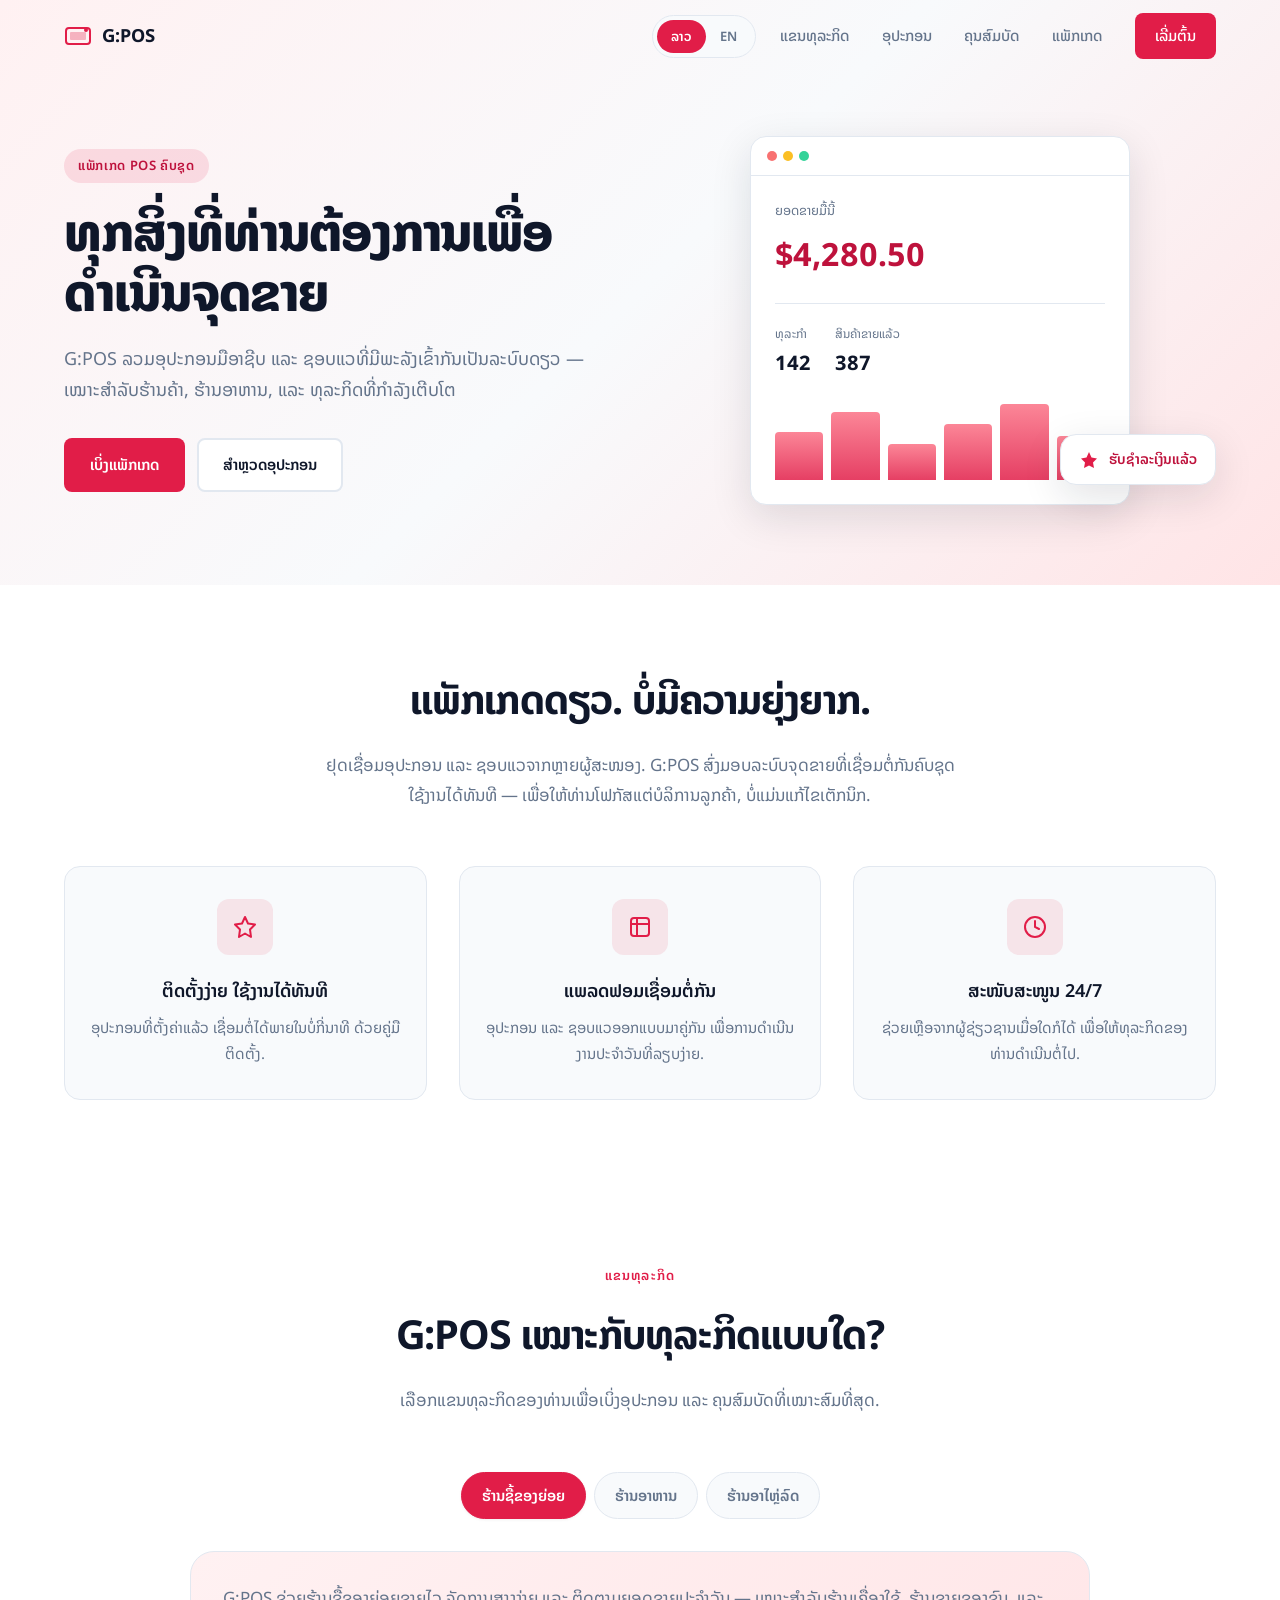
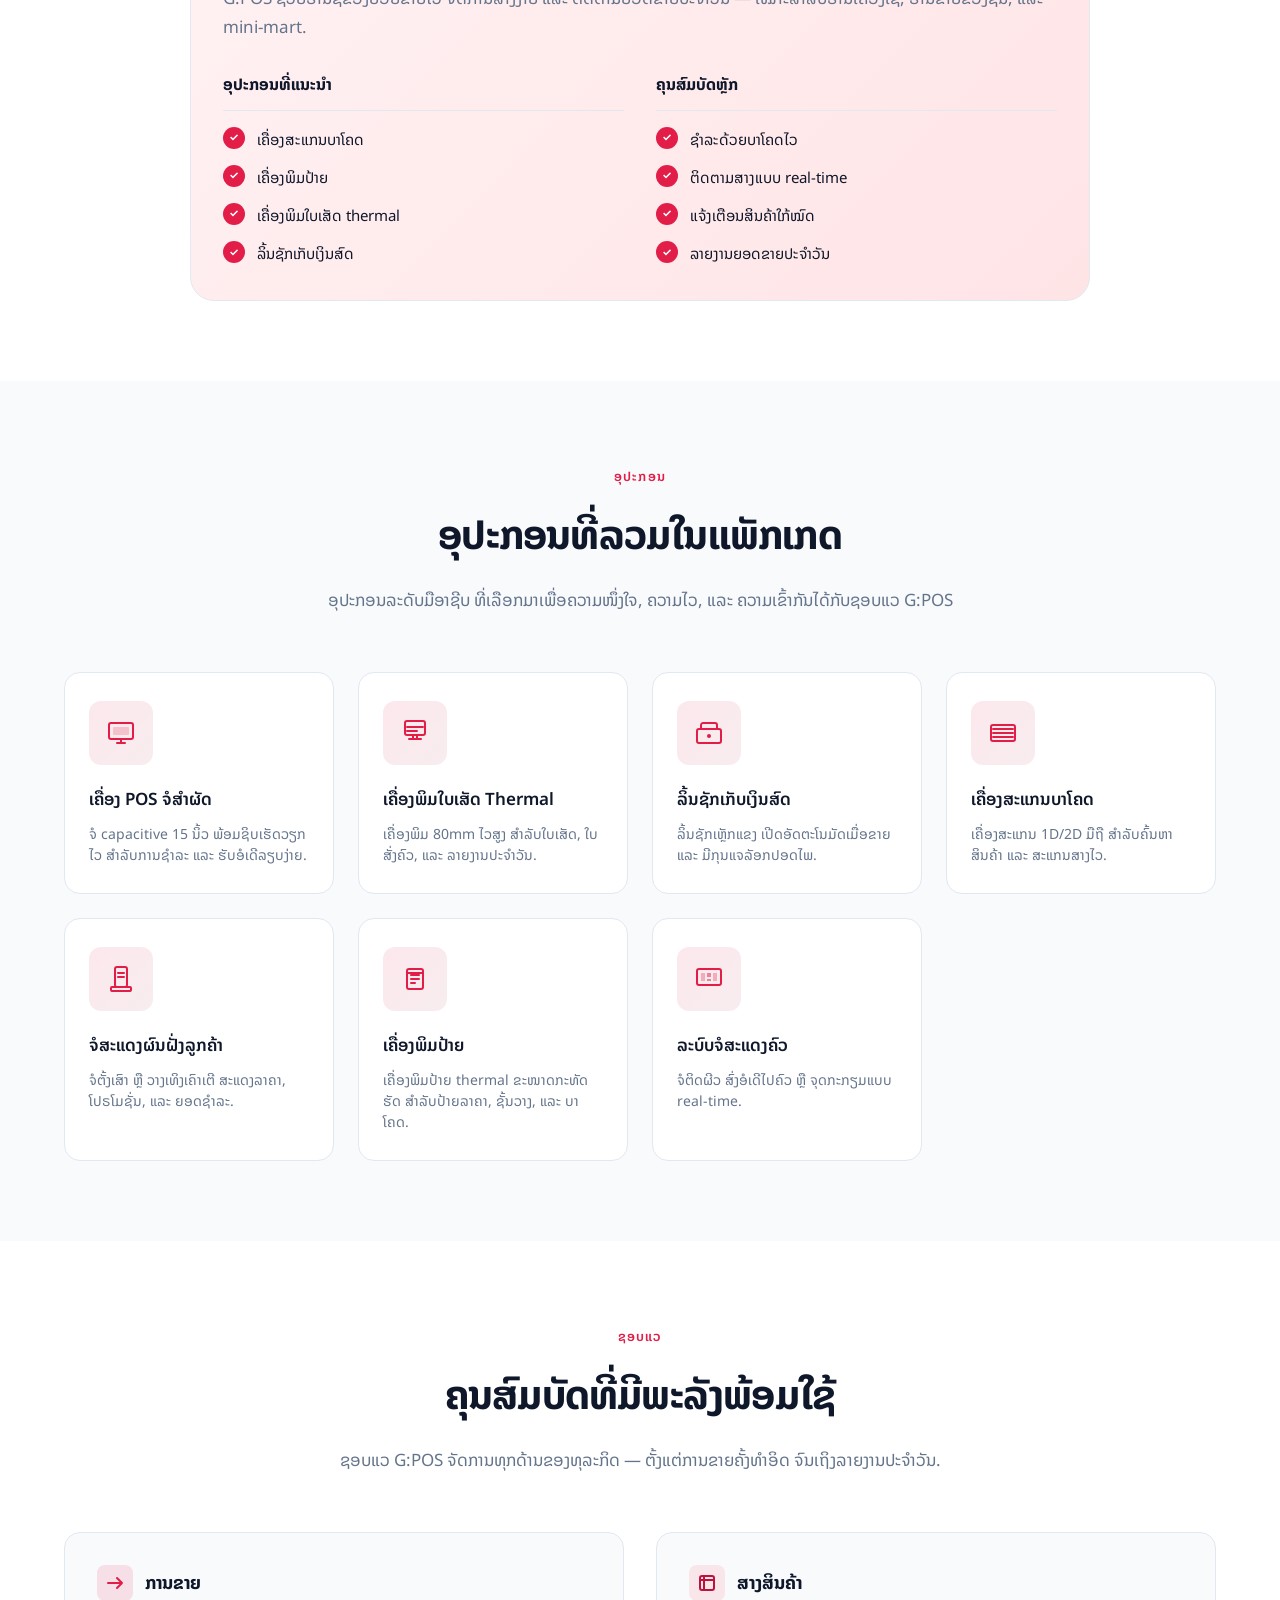
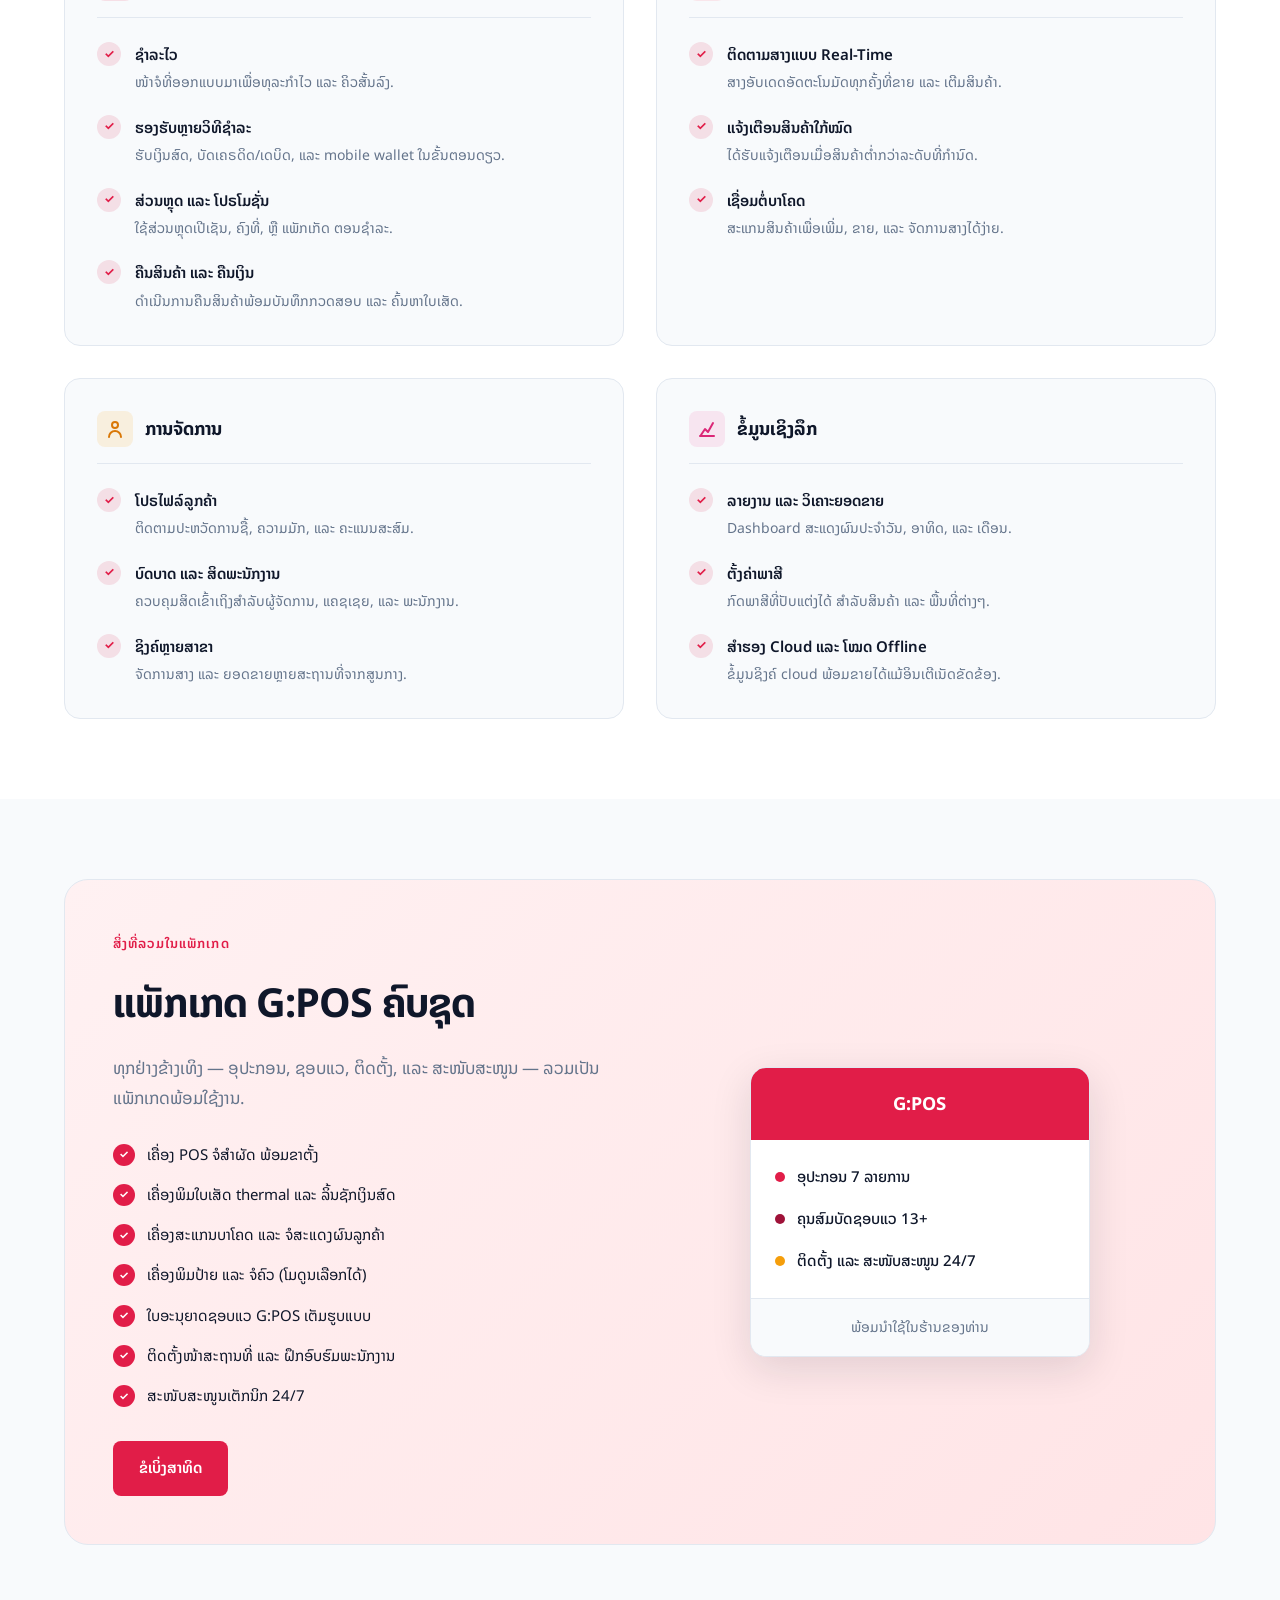
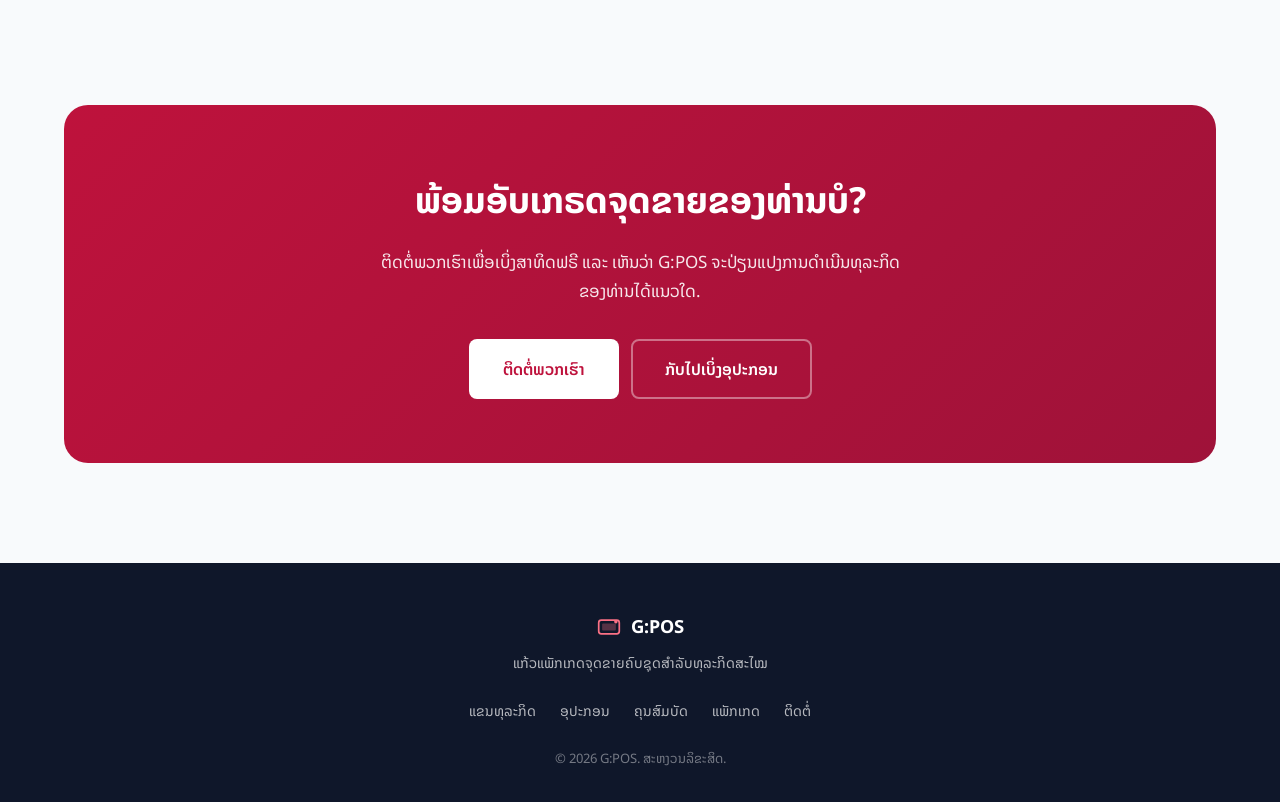
==== index.html @ f314efb2 "Init git commit" ====
<!DOCTYPE html>
<html lang="lo">
<head>
  <meta charset="UTF-8">
  <meta name="viewport" content="width=device-width, initial-scale=1.0">
  <meta name="description" data-i18n="meta.description" data-i18n-attr="content" content="G:POS — ແພັກເກດຈຸດຂາຍຄົບຊຸດ ພ້ອມອຸປະກອນ ແລະ ຊອບແວສຳລັບທຸລະກິດສະໄໝ">
  <title data-i18n="meta.title">G:POS — ລະບົບ POS ຄົບຊຸດ</title>
  <link rel="preconnect" href="https://fonts.googleapis.com">
  <link rel="preconnect" href="https://fonts.gstatic.com" crossorigin>
  <link href="https://fonts.googleapis.com/css2?family=Inter:wght@400;500;600;700;800&family=Noto+Sans+Lao:wght@400;500;600;700&display=swap" rel="stylesheet">
  <link rel="stylesheet" href="css/styles.css">
</head>
<body>
  <header class="header" id="header">
    <div class="container header__inner">
      <a href="#" class="logo">
        <span class="logo__icon" aria-hidden="true">
          <svg width="28" height="28" viewBox="0 0 28 28" fill="none" xmlns="http://www.w3.org/2000/svg">
            <rect x="2" y="6" width="24" height="16" rx="3" stroke="currentColor" stroke-width="2"/>
            <rect x="6" y="10" width="16" height="8" rx="1" fill="currentColor" opacity="0.3"/>
            <circle cx="22" cy="8" r="2" fill="currentColor"/>
          </svg>
        </span>
        G:POS
      </a>

      <button class="nav-toggle" id="navToggle" data-i18n="navToggle" data-i18n-attr="aria-label" aria-label="ເປີດ/ປິດເມນູ" aria-expanded="false">
        <span></span>
        <span></span>
        <span></span>
      </button>

      <div class="header__actions">
        <div class="lang-switcher" role="group" data-i18n="langSwitcher" data-i18n-attr="aria-label" aria-label="ເລືອກພາສາ">
          <button type="button" class="lang-switcher__btn is-active" data-lang="lo" aria-pressed="true">ລາວ</button>
          <button type="button" class="lang-switcher__btn" data-lang="en" aria-pressed="false">EN</button>
        </div>

        <nav class="nav" id="nav">
          <a href="#verticals" class="nav__link" data-i18n="nav.verticals">ແຂນທຸລະກິດ</a>
          <a href="#hardware" class="nav__link" data-i18n="nav.hardware">ອຸປະກອນ</a>
          <a href="#features" class="nav__link" data-i18n="nav.features">ຄຸນສົມບັດ</a>
          <a href="#package" class="nav__link" data-i18n="nav.package">ແພັກເກດ</a>
          <a href="#contact" class="nav__link nav__link--cta" data-i18n="nav.getStarted">ເລີ່ມຕົ້ນ</a>
        </nav>
      </div>
    </div>
  </header>

  <main>
    <section class="hero">
      <div class="container hero__inner">
        <div class="hero__content animate-on-scroll">
          <span class="hero__badge" data-i18n="hero.badge">ແພັກເກດ POS ຄົບຊຸດ</span>
          <h1 class="hero__title" data-i18n="hero.title">ທຸກສິ່ງທີ່ທ່ານຕ້ອງການເພື່ອດຳເນີນຈຸດຂາຍ</h1>
          <p class="hero__text" data-i18n="hero.text">
            G:POS ລວມອຸປະກອນມືອາຊີບ ແລະ ຊອບແວທີ່ມີພະລັງເຂົ້າກັນເປັນລະບົບດຽວ — ເໝາະສຳລັບຮ້ານຄ້າ, ຮ້ານອາຫານ, ແລະ ທຸລະກິດທີ່ກຳລັງເຕີບໂຕ
          </p>
          <div class="hero__actions">
            <a href="#package" class="btn btn--primary" data-i18n="hero.viewPackage">ເບິ່ງແພັກເກດ</a>
            <a href="#hardware" class="btn btn--secondary" data-i18n="hero.exploreHardware">ສຳຫຼວດອຸປະກອນ</a>
          </div>
        </div>
        <div class="hero__visual animate-on-scroll" aria-hidden="true">
          <div class="hero__card hero__card--main">
            <div class="hero__card-header">
              <span class="hero__dot"></span>
              <span class="hero__dot"></span>
              <span class="hero__dot"></span>
            </div>
            <div class="hero__card-body">
              <div class="hero__stat">
                <span class="hero__stat-label" data-i18n="hero.todaysSales">ຍອດຂາຍມື້ນີ້</span>
                <span class="hero__stat-value">$4,280.50</span>
              </div>
              <div class="hero__stat-row">
                <div class="hero__mini-stat">
                  <span data-i18n="hero.transactions">ທຸລະກຳ</span>
                  <strong>142</strong>
                </div>
                <div class="hero__mini-stat">
                  <span data-i18n="hero.itemsSold">ສິນຄ້າຂາຍແລ້ວ</span>
                  <strong>387</strong>
                </div>
              </div>
              <div class="hero__chart">
                <div class="hero__bar" style="--h: 60%"></div>
                <div class="hero__bar" style="--h: 85%"></div>
                <div class="hero__bar" style="--h: 45%"></div>
                <div class="hero__bar" style="--h: 70%"></div>
                <div class="hero__bar" style="--h: 95%"></div>
                <div class="hero__bar" style="--h: 55%"></div>
              </div>
            </div>
          </div>
          <div class="hero__card hero__card--float">
            <svg width="20" height="20" viewBox="0 0 20 20" fill="none" xmlns="http://www.w3.org/2000/svg">
              <path d="M10 2L12.5 7.5L18 8.5L14 12.5L15 18L10 15.5L5 18L6 12.5L2 8.5L7.5 7.5L10 2Z" fill="currentColor"/>
            </svg>
            <span data-i18n="hero.paymentAccepted">ຮັບຊຳລະເງິນແລ້ວ</span>
          </div>
        </div>
      </div>
    </section>

    <section class="overview section">
      <div class="container">
        <div class="section-header animate-on-scroll">
          <h2 class="section-title" data-i18n="overview.title">ແພັກເກດດຽວ. ບໍ່ມີຄວາມຍຸ່ງຍາກ.</h2>
          <p class="section-subtitle" data-i18n="overview.subtitle">
            ຢຸດເຊື່ອມອຸປະກອນ ແລະ ຊອບແວຈາກຫຼາຍຜູ້ສະໜອງ. G:POS ສົ່ງມອບລະບົບຈຸດຂາຍທີ່ເຊື່ອມຕໍ່ກັນຄົບຊຸດ ໃຊ້ງານໄດ້ທັນທີ — ເພື່ອໃຫ້ທ່ານໂຟກັສແຕ່ບໍລິການລູກຄ້າ, ບໍ່ແມ່ນແກ້ໄຂເຕັກນິກ.
          </p>
        </div>
        <div class="overview__grid">
          <div class="overview__item animate-on-scroll">
            <div class="overview__icon">
              <svg width="24" height="24" viewBox="0 0 24 24" fill="none" xmlns="http://www.w3.org/2000/svg">
                <path d="M12 2L15 8.5L22 9.5L17 14.5L18 22L12 18.5L6 22L7 14.5L2 9.5L9 8.5L12 2Z" stroke="currentColor" stroke-width="2" stroke-linejoin="round"/>
              </svg>
            </div>
            <h3 data-i18n="overview.plugPlay.title">ຕິດຕັ້ງງ່າຍ ໃຊ້ງານໄດ້ທັນທີ</h3>
            <p data-i18n="overview.plugPlay.desc">ອຸປະກອນທີ່ຕັ້ງຄ່າແລ້ວ ເຊື່ອມຕໍ່ໄດ້ພາຍໃນບໍ່ກີ່ນາທີ ດ້ວຍຄູ່ມືຕິດຕັ້ງ.</p>
          </div>
          <div class="overview__item animate-on-scroll">
            <div class="overview__icon">
              <svg width="24" height="24" viewBox="0 0 24 24" fill="none" xmlns="http://www.w3.org/2000/svg">
                <rect x="3" y="3" width="18" height="18" rx="3" stroke="currentColor" stroke-width="2"/>
                <path d="M3 9H21M9 3V21" stroke="currentColor" stroke-width="2"/>
              </svg>
            </div>
            <h3 data-i18n="overview.unified.title">ແພລດຟອມເຊື່ອມຕໍ່ກັນ</h3>
            <p data-i18n="overview.unified.desc">ອຸປະກອນ ແລະ ຊອບແວອອກແບບມາຄູ່ກັນ ເພື່ອການດຳເນີນງານປະຈຳວັນທີ່ລຽບງ່າຍ.</p>
          </div>
          <div class="overview__item animate-on-scroll">
            <div class="overview__icon">
              <svg width="24" height="24" viewBox="0 0 24 24" fill="none" xmlns="http://www.w3.org/2000/svg">
                <path d="M12 22C17.5228 22 22 17.5228 22 12C22 6.47715 17.5228 2 12 2C6.47715 2 2 6.47715 2 12C2 17.5228 6.47715 22 12 22Z" stroke="currentColor" stroke-width="2"/>
                <path d="M12 6V12L16 14" stroke="currentColor" stroke-width="2" stroke-linecap="round"/>
              </svg>
            </div>
            <h3 data-i18n="overview.support.title">ສະໜັບສະໜູນ 24/7</h3>
            <p data-i18n="overview.support.desc">ຊ່ວຍເຫຼືອຈາກຜູ້ຊ່ຽວຊານເມື່ອໃດກໍໄດ້ ເພື່ອໃຫ້ທຸລະກິດຂອງທ່ານດຳເນີນຕໍ່ໄປ.</p>
          </div>
        </div>
      </div>
    </section>

    <section class="verticals section" id="verticals">
      <div class="container">
        <div class="section-header animate-on-scroll">
          <span class="section-label" data-i18n="verticals.label">ແຂນທຸລະກິດ</span>
          <h2 class="section-title" data-i18n="verticals.title">G:POS ເໝາະກັບທຸລະກິດແບບໃດ?</h2>
          <p class="section-subtitle" data-i18n="verticals.subtitle">
            ເລືອກແຂນທຸລະກິດຂອງທ່ານເພື່ອເບິ່ງອຸປະກອນ ແລະ ຄຸນສົມບັດທີ່ເໝາະສົມທີ່ສຸດ.
          </p>
        </div>

        <div class="verticals__wrapper animate-on-scroll">
          <div class="verticals__tabs" role="tablist" aria-label="Business industries">
            <button type="button" class="verticals__tab is-active" role="tab" id="tab-minimart" data-vertical="minimart" aria-selected="true" aria-controls="panel-minimart" data-i18n="verticals.minimart.tab">ຮ້ານຊື້ຂອງຍ່ອຍ</button>
            <button type="button" class="verticals__tab" role="tab" id="tab-restaurant" data-vertical="restaurant" aria-selected="false" aria-controls="panel-restaurant" data-i18n="verticals.restaurant.tab">ຮ້ານອາຫານ</button>
            <button type="button" class="verticals__tab" role="tab" id="tab-carparts" data-vertical="carparts" aria-selected="false" aria-controls="panel-carparts" data-i18n="verticals.carparts.tab">ຮ້ານອາໄຫຼ່ລົດ</button>
          </div>

          <div class="verticals__panels">
            <div class="verticals__panel is-active" id="panel-minimart" role="tabpanel" aria-labelledby="tab-minimart" data-panel="minimart">
              <p class="verticals__intro" data-i18n="verticals.minimart.desc">G:POS ຊ່ວຍຮ້ານຊື້ຂອງຍ່ອຍຂາຍໄວ ຈັດການສາງງ່າຍ ແລະ ຕິດຕາມຍອດຂາຍປະຈຳວັນ — ເໝາະສຳລັບຮ້ານເຄື່ອງໃຊ້, ຮ້ານຂາຍຂອງຊົນ, ແລະ mini-mart.</p>
              <div class="verticals__details">
                <div class="verticals__block">
                  <h3 class="verticals__block-title" data-i18n="verticals.devicesTitle">ອຸປະກອນທີ່ແນະນຳ</h3>
                  <ul class="verticals__list">
                    <li><span class="verticals__check" aria-hidden="true">✓</span><span data-i18n="verticals.minimart.device1">ເຄື່ອງສະແກນບາໂຄດ</span></li>
                    <li><span class="verticals__check" aria-hidden="true">✓</span><span data-i18n="verticals.minimart.device2">ເຄື່ອງພິມປ້າຍ</span></li>
                    <li><span class="verticals__check" aria-hidden="true">✓</span><span data-i18n="verticals.minimart.device3">ເຄື່ອງພິມໃບເສັດ thermal</span></li>
                    <li><span class="verticals__check" aria-hidden="true">✓</span><span data-i18n="verticals.minimart.device4">ລິ້ນຊັກເກັບເງິນສົດ</span></li>
                  </ul>
                </div>
                <div class="verticals__block">
                  <h3 class="verticals__block-title" data-i18n="verticals.featuresTitle">ຄຸນສົມບັດຫຼັກ</h3>
                  <ul class="verticals__list">
                    <li><span class="verticals__check" aria-hidden="true">✓</span><span data-i18n="verticals.minimart.feature1">ຊຳລະດ້ວຍບາໂຄດໄວ</span></li>
                    <li><span class="verticals__check" aria-hidden="true">✓</span><span data-i18n="verticals.minimart.feature2">ຕິດຕາມສາງແບບ real-time</span></li>
                    <li><span class="verticals__check" aria-hidden="true">✓</span><span data-i18n="verticals.minimart.feature3">ແຈ້ງເຕືອນສິນຄ້າໃກ້ໝົດ</span></li>
                    <li><span class="verticals__check" aria-hidden="true">✓</span><span data-i18n="verticals.minimart.feature4">ລາຍງານຍອດຂາຍປະຈຳວັນ</span></li>
                  </ul>
                </div>
              </div>
            </div>

            <div class="verticals__panel" id="panel-restaurant" role="tabpanel" aria-labelledby="tab-restaurant" data-panel="restaurant" hidden>
              <p class="verticals__intro" data-i18n="verticals.restaurant.desc">G:POS ຈັດການອໍເດີ, ສົ່ງໄປຄົວ, ແລະ ຊຳລະແບບແຍກບິນ — ເຮັດໃຫ້ຮ້ານອາຫານ ແລະ ຮ້ານກິນດື່ມດຳເນີນງານລຽບງ່າຍ.</p>
              <div class="verticals__details">
                <div class="verticals__block">
                  <h3 class="verticals__block-title" data-i18n="verticals.devicesTitle">ອຸປະກອນທີ່ແນະນຳ</h3>
                  <ul class="verticals__list">
                    <li><span class="verticals__check" aria-hidden="true">✓</span><span data-i18n="verticals.restaurant.device1">ເຄື່ອງ POS ຈໍສຳຜັດ</span></li>
                    <li><span class="verticals__check" aria-hidden="true">✓</span><span data-i18n="verticals.restaurant.device2">ຈໍສະແດງຄົວ</span></li>
                    <li><span class="verticals__check" aria-hidden="true">✓</span><span data-i18n="verticals.restaurant.device3">ເຄື່ອງພິມໃບເສັດ thermal</span></li>
                    <li><span class="verticals__check" aria-hidden="true">✓</span><span data-i18n="verticals.restaurant.device4">ຈໍສະແດງຜົນຝັ່ງລູກຄ້າ</span></li>
                  </ul>
                </div>
                <div class="verticals__block">
                  <h3 class="verticals__block-title" data-i18n="verticals.featuresTitle">ຄຸນສົມບັດຫຼັກ</h3>
                  <ul class="verticals__list">
                    <li><span class="verticals__check" aria-hidden="true">✓</span><span data-i18n="verticals.restaurant.feature1">ຈັດການໂຕະ ແລະ ອໍເດີ</span></li>
                    <li><span class="verticals__check" aria-hidden="true">✓</span><span data-i18n="verticals.restaurant.feature2">ສົ່ງອໍເດີໄປຄົວອັດຕະໂນມັດ</span></li>
                    <li><span class="verticals__check" aria-hidden="true">✓</span><span data-i18n="verticals.restaurant.feature3">ຈັດການເມນູ ແລະ ລາຄາ</span></li>
                    <li><span class="verticals__check" aria-hidden="true">✓</span><span data-i18n="verticals.restaurant.feature4">ແຍກບິນ ແລະ ຊຳລະຫຼາຍວິທີ</span></li>
                  </ul>
                </div>
              </div>
            </div>

            <div class="verticals__panel" id="panel-carparts" role="tabpanel" aria-labelledby="tab-carparts" data-panel="carparts" hidden>
              <p class="verticals__intro" data-i18n="verticals.carparts.desc">G:POS ຊ່ວຍຮ້ານອາໄຫຼ່ລົດຄົ້ນຫາຊິ້ນສ່ວນໄວ, ຈັດການ SKU ແລະ ຕິດຕາມການເຕີມສິນຄ້າຈາກຜູ້ສະໜອງ.</p>
              <div class="verticals__details">
                <div class="verticals__block">
                  <h3 class="verticals__block-title" data-i18n="verticals.devicesTitle">ອຸປະກອນທີ່ແນະນຳ</h3>
                  <ul class="verticals__list">
                    <li><span class="verticals__check" aria-hidden="true">✓</span><span data-i18n="verticals.carparts.device1">ເຄື່ອງສະແກນບາໂຄດ</span></li>
                    <li><span class="verticals__check" aria-hidden="true">✓</span><span data-i18n="verticals.carparts.device2">ເຄື່ອງພິມປ້າຍ</span></li>
                    <li><span class="verticals__check" aria-hidden="true">✓</span><span data-i18n="verticals.carparts.device3">ເຄື່ອງ POS ຈໍສຳຜັດ</span></li>
                    <li><span class="verticals__check" aria-hidden="true">✓</span><span data-i18n="verticals.carparts.device4">ເຄື່ອງພິມໃບເສັດ thermal</span></li>
                  </ul>
                </div>
                <div class="verticals__block">
                  <h3 class="verticals__block-title" data-i18n="verticals.featuresTitle">ຄຸນສົມບັດຫຼັກ</h3>
                  <ul class="verticals__list">
                    <li><span class="verticals__check" aria-hidden="true">✓</span><span data-i18n="verticals.carparts.feature1">ຄົ້ນຫາເລກຊິ້ນສ່ວນໄວ</span></li>
                    <li><span class="verticals__check" aria-hidden="true">✓</span><span data-i18n="verticals.carparts.feature2">ຈັດການສາງຕາມ SKU</span></li>
                    <li><span class="verticals__check" aria-hidden="true">✓</span><span data-i18n="verticals.carparts.feature3">ກອງຕາມໝວດໝູ່ສິນຄ້າ</span></li>
                    <li><span class="verticals__check" aria-hidden="true">✓</span><span data-i18n="verticals.carparts.feature4">ຕິດຕາມການເຕີມສິນຄ້າຈາກຜູ້ສະໜອງ</span></li>
                  </ul>
                </div>
              </div>
            </div>
          </div>
        </div>
      </div>
    </section>

    <section class="hardware section" id="hardware">
      <div class="container">
        <div class="section-header animate-on-scroll">
          <span class="section-label" data-i18n="hardware.label">ອຸປະກອນ</span>
          <h2 class="section-title" data-i18n="hardware.title">ອຸປະກອນທີ່ລວມໃນແພັກເກດ</h2>
          <p class="section-subtitle" data-i18n="hardware.subtitle">
            ອຸປະກອນລະດັບມືອາຊີບ ທີ່ເລືອກມາເພື່ອຄວາມໜຶ່ງໃຈ, ຄວາມໄວ, ແລະ ຄວາມເຂົ້າກັນໄດ້ກັບຊອບແວ G:POS
          </p>
        </div>
        <div class="card-grid">
          <article class="device-card animate-on-scroll">
            <div class="device-card__icon">
              <svg width="32" height="32" viewBox="0 0 32 32" fill="none" xmlns="http://www.w3.org/2000/svg">
                <rect x="4" y="6" width="24" height="16" rx="2" stroke="currentColor" stroke-width="2"/>
                <rect x="8" y="10" width="16" height="8" rx="1" fill="currentColor" opacity="0.2"/>
                <path d="M12 26H20" stroke="currentColor" stroke-width="2" stroke-linecap="round"/>
                <path d="M16 22V26" stroke="currentColor" stroke-width="2"/>
              </svg>
            </div>
            <h3 class="device-card__title" data-i18n="device.terminal.title">ເຄື່ອງ POS ຈໍສຳຜັດ</h3>
            <p class="device-card__desc" data-i18n="device.terminal.desc">ຈໍ capacitive 15 ນິ້ວ ພ້ອມຊິບເຮັດວຽກໄວ ສຳລັບການຊຳລະ ແລະ ຮັບອໍເດີລຽບງ່າຍ.</p>
          </article>

          <article class="device-card animate-on-scroll">
            <div class="device-card__icon">
              <svg width="32" height="32" viewBox="0 0 32 32" fill="none" xmlns="http://www.w3.org/2000/svg">
                <rect x="6" y="4" width="20" height="14" rx="2" stroke="currentColor" stroke-width="2"/>
                <path d="M10 22H22" stroke="currentColor" stroke-width="2" stroke-linecap="round"/>
                <path d="M14 18V22M18 18V22" stroke="currentColor" stroke-width="2"/>
                <path d="M8 10H24M8 14H18" stroke="currentColor" stroke-width="2" stroke-linecap="round"/>
              </svg>
            </div>
            <h3 class="device-card__title" data-i18n="device.printer.title">ເຄື່ອງພິມໃບເສັດ Thermal</h3>
            <p class="device-card__desc" data-i18n="device.printer.desc">ເຄື່ອງພິມ 80mm ໄວສູງ ສຳລັບໃບເສັດ, ໃບສັ່ງຄົວ, ແລະ ລາຍງານປະຈຳວັນ.</p>
          </article>

          <article class="device-card animate-on-scroll">
            <div class="device-card__icon">
              <svg width="32" height="32" viewBox="0 0 32 32" fill="none" xmlns="http://www.w3.org/2000/svg">
                <rect x="4" y="12" width="24" height="14" rx="2" stroke="currentColor" stroke-width="2"/>
                <path d="M8 12V8C8 6.89543 8.89543 6 10 6H22C23.1046 6 24 6.89543 24 8V12" stroke="currentColor" stroke-width="2"/>
                <circle cx="16" cy="19" r="2" fill="currentColor"/>
              </svg>
            </div>
            <h3 class="device-card__title" data-i18n="device.drawer.title">ລິ້ນຊັກເກັບເງິນສົດ</h3>
            <p class="device-card__desc" data-i18n="device.drawer.desc">ລິ້ນຊັກເຫຼັກແຂງ ເປີດອັດຕະໂນມັດເມື່ອຂາຍ ແລະ ມີກຸນແຈລັອກປອດໄພ.</p>
          </article>

          <article class="device-card animate-on-scroll">
            <div class="device-card__icon">
              <svg width="32" height="32" viewBox="0 0 32 32" fill="none" xmlns="http://www.w3.org/2000/svg">
                <path d="M6 16H26" stroke="currentColor" stroke-width="2" stroke-linecap="round"/>
                <path d="M6 12H26M6 20H26" stroke="currentColor" stroke-width="2" stroke-linecap="round"/>
                <rect x="4" y="8" width="24" height="16" rx="2" stroke="currentColor" stroke-width="2"/>
              </svg>
            </div>
            <h3 class="device-card__title" data-i18n="device.scanner.title">ເຄື່ອງສະແກນບາໂຄດ</h3>
            <p class="device-card__desc" data-i18n="device.scanner.desc">ເຄື່ອງສະແກນ 1D/2D ມືຖື ສຳລັບຄົ້ນຫາສິນຄ້າ ແລະ ສະແກນສາງໄວ.</p>
          </article>

          <article class="device-card animate-on-scroll">
            <div class="device-card__icon">
              <svg width="32" height="32" viewBox="0 0 32 32" fill="none" xmlns="http://www.w3.org/2000/svg">
                <rect x="10" y="4" width="12" height="20" rx="2" stroke="currentColor" stroke-width="2"/>
                <rect x="6" y="24" width="20" height="4" rx="1" stroke="currentColor" stroke-width="2"/>
                <path d="M13 10H19M13 14H19" stroke="currentColor" stroke-width="2" stroke-linecap="round"/>
              </svg>
            </div>
            <h3 class="device-card__title" data-i18n="device.display.title">ຈໍສະແດງຜົນຝັ່ງລູກຄ້າ</h3>
            <p class="device-card__desc" data-i18n="device.display.desc">ຈໍຕັ້ງເສົາ ຫຼື ວາງເທິງເຄົາເຕີ ສະແດງລາຄາ, ໂປຣໂມຊັ່ນ, ແລະ ຍອດຊຳລະ.</p>
          </article>

          <article class="device-card animate-on-scroll">
            <div class="device-card__icon">
              <svg width="32" height="32" viewBox="0 0 32 32" fill="none" xmlns="http://www.w3.org/2000/svg">
                <rect x="8" y="6" width="16" height="20" rx="2" stroke="currentColor" stroke-width="2"/>
                <path d="M12 12H20M12 16H20M12 20H16" stroke="currentColor" stroke-width="2" stroke-linecap="round"/>
                <path d="M8 10H24" stroke="currentColor" stroke-width="2"/>
              </svg>
            </div>
            <h3 class="device-card__title" data-i18n="device.label.title">ເຄື່ອງພິມປ້າຍ</h3>
            <p class="device-card__desc" data-i18n="device.label.desc">ເຄື່ອງພິມປ້າຍ thermal ຂະໜາດກະທັດຮັດ ສຳລັບປ້າຍລາຄາ, ຊັ້ນວາງ, ແລະ ບາໂຄດ.</p>
          </article>

          <article class="device-card animate-on-scroll">
            <div class="device-card__icon">
              <svg width="32" height="32" viewBox="0 0 32 32" fill="none" xmlns="http://www.w3.org/2000/svg">
                <rect x="4" y="6" width="24" height="16" rx="2" stroke="currentColor" stroke-width="2"/>
                <path d="M8 10H12V18H8V10Z" fill="currentColor" opacity="0.3"/>
                <path d="M14 10H18V14H14V10Z" fill="currentColor" opacity="0.5"/>
                <path d="M20 10H24V18H20V10Z" fill="currentColor" opacity="0.3"/>
                <path d="M14 16H18V18H14V16Z" fill="currentColor" opacity="0.5"/>
              </svg>
            </div>
            <h3 class="device-card__title" data-i18n="device.kitchen.title">ລະບົບຈໍສະແດງຄົວ</h3>
            <p class="device-card__desc" data-i18n="device.kitchen.desc">ຈໍຕິດຜີວ ສົ່ງອໍເດີໄປຄົວ ຫຼື ຈຸດກະກຽມແບບ real-time.</p>
          </article>
        </div>
      </div>
    </section>

    <section class="features section" id="features">
      <div class="container">
        <div class="section-header animate-on-scroll">
          <span class="section-label" data-i18n="features.label">ຊອບແວ</span>
          <h2 class="section-title" data-i18n="features.title">ຄຸນສົມບັດທີ່ມີພະລັງພ້ອມໃຊ້</h2>
          <p class="section-subtitle" data-i18n="features.subtitle">
            ຊອບແວ G:POS ຈັດການທຸກດ້ານຂອງທຸລະກິດ — ຕັ້ງແຕ່ການຂາຍຄັ້ງທຳອິດ ຈົນເຖິງລາຍງານປະຈຳວັນ.
          </p>
        </div>

        <div class="features__groups">
          <div class="feature-group animate-on-scroll">
            <h3 class="feature-group__title">
              <span class="feature-group__icon feature-group__icon--sales">
                <svg width="20" height="20" viewBox="0 0 20 20" fill="none" xmlns="http://www.w3.org/2000/svg">
                  <path d="M3 10H17M17 10L12 5M17 10L12 15" stroke="currentColor" stroke-width="2" stroke-linecap="round" stroke-linejoin="round"/>
                </svg>
              </span>
              <span data-i18n="features.sales.group">ການຂາຍ</span>
            </h3>
            <ul class="feature-list">
              <li class="feature-item">
                <span class="feature-item__check" aria-hidden="true">✓</span>
                <div>
                  <strong data-i18n="features.sales.checkout.title">ຊຳລະໄວ</strong>
                  <p data-i18n="features.sales.checkout.desc">ໜ້າຈໍທີ່ອອກແບບມາເພື່ອທຸລະກຳໄວ ແລະ ຄິວສັ້ນລົງ.</p>
                </div>
              </li>
              <li class="feature-item">
                <span class="feature-item__check" aria-hidden="true">✓</span>
                <div>
                  <strong data-i18n="features.sales.payment.title">ຮອງຮັບຫຼາຍວິທີຊຳລະ</strong>
                  <p data-i18n="features.sales.payment.desc">ຮັບເງິນສົດ, ບັດເຄຣດິດ/ເດບິດ, ແລະ mobile wallet ໃນຂັ້ນຕອນດຽວ.</p>
                </div>
              </li>
              <li class="feature-item">
                <span class="feature-item__check" aria-hidden="true">✓</span>
                <div>
                  <strong data-i18n="features.sales.discounts.title">ສ່ວນຫຼຸດ ແລະ ໂປຣໂມຊັ່ນ</strong>
                  <p data-i18n="features.sales.discounts.desc">ໃຊ້ສ່ວນຫຼຸດເປີເຊັນ, ຄົງທີ່, ຫຼື ແພັກເກັດ ຕອນຊຳລະ.</p>
                </div>
              </li>
              <li class="feature-item">
                <span class="feature-item__check" aria-hidden="true">✓</span>
                <div>
                  <strong data-i18n="features.sales.returns.title">ຄືນສິນຄ້າ ແລະ ຄືນເງິນ</strong>
                  <p data-i18n="features.sales.returns.desc">ດຳເນີນການຄືນສິນຄ້າພ້ອມບັນທຶກກວດສອບ ແລະ ຄົ້ນຫາໃບເສັດ.</p>
                </div>
              </li>
            </ul>
          </div>

          <div class="feature-group animate-on-scroll">
            <h3 class="feature-group__title">
              <span class="feature-group__icon feature-group__icon--inventory">
                <svg width="20" height="20" viewBox="0 0 20 20" fill="none" xmlns="http://www.w3.org/2000/svg">
                  <rect x="3" y="3" width="14" height="14" rx="2" stroke="currentColor" stroke-width="2"/>
                  <path d="M3 7H17M7 3V17" stroke="currentColor" stroke-width="2"/>
                </svg>
              </span>
              <span data-i18n="features.inventory.group">ສາງສິນຄ້າ</span>
            </h3>
            <ul class="feature-list">
              <li class="feature-item">
                <span class="feature-item__check" aria-hidden="true">✓</span>
                <div>
                  <strong data-i18n="features.inventory.stock.title">ຕິດຕາມສາງແບບ Real-Time</strong>
                  <p data-i18n="features.inventory.stock.desc">ສາງອັບເດດອັດຕະໂນມັດທຸກຄັ້ງທີ່ຂາຍ ແລະ ເຕີມສິນຄ້າ.</p>
                </div>
              </li>
              <li class="feature-item">
                <span class="feature-item__check" aria-hidden="true">✓</span>
                <div>
                  <strong data-i18n="features.inventory.alerts.title">ແຈ້ງເຕືອນສິນຄ້າໃກ້ໝົດ</strong>
                  <p data-i18n="features.inventory.alerts.desc">ໄດ້ຮັບແຈ້ງເຕືອນເມື່ອສິນຄ້າຕ່ຳກວ່າລະດັບທີ່ກຳນົດ.</p>
                </div>
              </li>
              <li class="feature-item">
                <span class="feature-item__check" aria-hidden="true">✓</span>
                <div>
                  <strong data-i18n="features.inventory.barcode.title">ເຊື່ອມຕໍ່ບາໂຄດ</strong>
                  <p data-i18n="features.inventory.barcode.desc">ສະແກນສິນຄ້າເພື່ອເພີ່ມ, ຂາຍ, ແລະ ຈັດການສາງໄດ້ງ່າຍ.</p>
                </div>
              </li>
            </ul>
          </div>

          <div class="feature-group animate-on-scroll">
            <h3 class="feature-group__title">
              <span class="feature-group__icon feature-group__icon--management">
                <svg width="20" height="20" viewBox="0 0 20 20" fill="none" xmlns="http://www.w3.org/2000/svg">
                  <circle cx="10" cy="6" r="3" stroke="currentColor" stroke-width="2"/>
                  <path d="M4 18C4 14.6863 6.68629 12 10 12C13.3137 12 16 14.6863 16 18" stroke="currentColor" stroke-width="2" stroke-linecap="round"/>
                </svg>
              </span>
              <span data-i18n="features.management.group">ການຈັດການ</span>
            </h3>
            <ul class="feature-list">
              <li class="feature-item">
                <span class="feature-item__check" aria-hidden="true">✓</span>
                <div>
                  <strong data-i18n="features.management.customers.title">ໂປຣໄຟລ໌ລູກຄ້າ</strong>
                  <p data-i18n="features.management.customers.desc">ຕິດຕາມປະຫວັດການຊື້, ຄວາມມັກ, ແລະ ຄະແນນສະສົມ.</p>
                </div>
              </li>
              <li class="feature-item">
                <span class="feature-item__check" aria-hidden="true">✓</span>
                <div>
                  <strong data-i18n="features.management.roles.title">ບົດບາດ ແລະ ສິດພະນັກງານ</strong>
                  <p data-i18n="features.management.roles.desc">ຄວບຄຸມສິດເຂົ້າເຖິງສຳລັບຜູ້ຈັດການ, ແຄຊເຊຍ, ແລະ ພະນັກງານ.</p>
                </div>
              </li>
              <li class="feature-item">
                <span class="feature-item__check" aria-hidden="true">✓</span>
                <div>
                  <strong data-i18n="features.management.multistore.title">ຊິງຄ໌ຫຼາຍສາຂາ</strong>
                  <p data-i18n="features.management.multistore.desc">ຈັດການສາງ ແລະ ຍອດຂາຍຫຼາຍສະຖານທີ່ຈາກສູນກາງ.</p>
                </div>
              </li>
            </ul>
          </div>

          <div class="feature-group animate-on-scroll">
            <h3 class="feature-group__title">
              <span class="feature-group__icon feature-group__icon--insights">
                <svg width="20" height="20" viewBox="0 0 20 20" fill="none" xmlns="http://www.w3.org/2000/svg">
                  <path d="M4 16L8 10L11 13L16 4" stroke="currentColor" stroke-width="2" stroke-linecap="round" stroke-linejoin="round"/>
                  <path d="M3 17H17" stroke="currentColor" stroke-width="2" stroke-linecap="round"/>
                </svg>
              </span>
              <span data-i18n="features.insights.group">ຂໍ້ມູນເຊິງລຶກ</span>
            </h3>
            <ul class="feature-list">
              <li class="feature-item">
                <span class="feature-item__check" aria-hidden="true">✓</span>
                <div>
                  <strong data-i18n="features.insights.reports.title">ລາຍງານ ແລະ ວິເຄາະຍອດຂາຍ</strong>
                  <p data-i18n="features.insights.reports.desc">Dashboard ສະແດງຜົນປະຈຳວັນ, ອາທິດ, ແລະ ເດືອນ.</p>
                </div>
              </li>
              <li class="feature-item">
                <span class="feature-item__check" aria-hidden="true">✓</span>
                <div>
                  <strong data-i18n="features.insights.tax.title">ຕັ້ງຄ່າພາສີ</strong>
                  <p data-i18n="features.insights.tax.desc">ກົດພາສີທີ່ປັບແຕ່ງໄດ້ ສຳລັບສິນຄ້າ ແລະ ພື້ນທີ່ຕ່າງໆ.</p>
                </div>
              </li>
              <li class="feature-item">
                <span class="feature-item__check" aria-hidden="true">✓</span>
                <div>
                  <strong data-i18n="features.insights.cloud.title">ສຳຮອງ Cloud ແລະ ໂໝດ Offline</strong>
                  <p data-i18n="features.insights.cloud.desc">ຂໍ້ມູນຊິງຄ໌ cloud ພ້ອມຂາຍໄດ້ແມ້ອິນເຕີເນັດຂັດຂ້ອງ.</p>
                </div>
              </li>
            </ul>
          </div>
        </div>
      </div>
    </section>

    <section class="package section" id="package">
      <div class="container">
        <div class="package__inner animate-on-scroll">
          <div class="package__content">
            <span class="section-label" data-i18n="package.label">ສິ່ງທີ່ລວມໃນແພັກເກດ</span>
            <h2 class="section-title" data-i18n="package.title">ແພັກເກດ G:POS ຄົບຊຸດ</h2>
            <p class="section-subtitle" data-i18n="package.subtitle">
              ທຸກຢ່າງຂ້າງເທິງ — ອຸປະກອນ, ຊອບແວ, ຕິດຕັ້ງ, ແລະ ສະໜັບສະໜູນ — ລວມເປັນແພັກເກດພ້ອມໃຊ້ງານ.
            </p>
            <ul class="package__checklist">
              <li>
                <span class="package__check" aria-hidden="true">✓</span>
                <span data-i18n="package.item1">ເຄື່ອງ POS ຈໍສຳຜັດ ພ້ອມຂາຕັ້ງ</span>
              </li>
              <li>
                <span class="package__check" aria-hidden="true">✓</span>
                <span data-i18n="package.item2">ເຄື່ອງພິມໃບເສັດ thermal ແລະ ລິ້ນຊັກເງິນສົດ</span>
              </li>
              <li>
                <span class="package__check" aria-hidden="true">✓</span>
                <span data-i18n="package.item3">ເຄື່ອງສະແກນບາໂຄດ ແລະ ຈໍສະແດງຜົນລູກຄ້າ</span>
              </li>
              <li>
                <span class="package__check" aria-hidden="true">✓</span>
                <span data-i18n="package.item4">ເຄື່ອງພິມປ້າຍ ແລະ ຈໍຄົວ (ໂມດູນເລືອກໄດ້)</span>
              </li>
              <li>
                <span class="package__check" aria-hidden="true">✓</span>
                <span data-i18n="package.item5">ໃບອະນຸຍາດຊອບແວ G:POS ເຕັມຮູບແບບ</span>
              </li>
              <li>
                <span class="package__check" aria-hidden="true">✓</span>
                <span data-i18n="package.item6">ຕິດຕັ້ງໜ້າສະຖານທີ່ ແລະ ຝຶກອົບຮົມພະນັກງານ</span>
              </li>
              <li>
                <span class="package__check" aria-hidden="true">✓</span>
                <span data-i18n="package.item7">ສະໜັບສະໜູນເຕັກນິກ 24/7</span>
              </li>
            </ul>
            <a href="#contact" class="btn btn--primary" data-i18n="package.requestDemo">ຂໍເບິ່ງສາທິດ</a>
          </div>
          <div class="package__visual">
            <div class="package__box">
              <div class="package__box-header" data-i18n="package.boxHeader">G:POS</div>
              <div class="package__box-items">
                <div class="package__box-item">
                  <span class="package__box-dot package__box-dot--hardware"></span>
                  <span data-i18n="package.boxHardware">ອຸປະກອນ 7 ລາຍການ</span>
                </div>
                <div class="package__box-item">
                  <span class="package__box-dot package__box-dot--software"></span>
                  <span data-i18n="package.boxSoftware">ຄຸນສົມບັດຊອບແວ 13+</span>
                </div>
                <div class="package__box-item">
                  <span class="package__box-dot package__box-dot--support"></span>
                  <span data-i18n="package.boxSupport">ຕິດຕັ້ງ ແລະ ສະໜັບສະໜູນ 24/7</span>
                </div>
              </div>
              <div class="package__box-footer" data-i18n="package.boxFooter">
                ພ້ອມນຳໃຊ້ໃນຮ້ານຂອງທ່ານ
              </div>
            </div>
          </div>
        </div>
      </div>
    </section>

    <section class="cta section" id="contact">
      <div class="container">
        <div class="cta__inner animate-on-scroll">
          <h2 class="cta__title" data-i18n="cta.title">ພ້ອມອັບເກຣດຈຸດຂາຍຂອງທ່ານບໍ?</h2>
          <p class="cta__text" data-i18n="cta.text">ຕິດຕໍ່ພວກເຮົາເພື່ອເບິ່ງສາທິດຟຣີ ແລະ ເຫັນວ່າ G:POS ຈະປ່ຽນແປງການດຳເນີນທຸລະກິດຂອງທ່ານໄດ້ແນວໃດ.</p>
          <div class="cta__actions">
            <a href="mailto:hello@gpos.example" class="btn btn--primary btn--large" data-i18n="cta.contact">ຕິດຕໍ່ພວກເຮົາ</a>
            <a href="#hardware" class="btn btn--ghost btn--large" data-i18n="cta.reviewHardware">ກັບໄປເບິ່ງອຸປະກອນ</a>
          </div>
        </div>
      </div>
    </section>
  </main>

  <footer class="footer">
    <div class="container footer__inner">
      <div class="footer__brand">
        <a href="#" class="logo logo--footer">
          <span class="logo__icon" aria-hidden="true">
            <svg width="24" height="24" viewBox="0 0 28 28" fill="none" xmlns="http://www.w3.org/2000/svg">
              <rect x="2" y="6" width="24" height="16" rx="3" stroke="currentColor" stroke-width="2"/>
              <rect x="6" y="10" width="16" height="8" rx="1" fill="currentColor" opacity="0.3"/>
              <circle cx="22" cy="8" r="2" fill="currentColor"/>
            </svg>
          </span>
          G:POS
        </a>
        <p class="footer__tagline" data-i18n="footer.tagline">ແພັກເກດຈຸດຂາຍຄົບຊຸດສຳລັບທຸລະກິດສະໄໝ</p>
      </div>
      <nav class="footer__nav">
        <a href="#verticals" data-i18n="nav.verticals">ແຂນທຸລະກິດ</a>
        <a href="#hardware" data-i18n="nav.hardware">ອຸປະກອນ</a>
        <a href="#features" data-i18n="nav.features">ຄຸນສົມບັດ</a>
        <a href="#package" data-i18n="nav.package">ແພັກເກດ</a>
        <a href="#contact" data-i18n="nav.contact">ຕິດຕໍ່</a>
      </nav>
      <p class="footer__copy" data-i18n="footer.copy">&copy; 2026 G:POS. ສະຫງວນລິຂະສິດ.</p>
    </div>
  </footer>

  <script src="js/translations.js"></script>
  <script src="js/i18n.js"></script>
  <script src="js/main.js" defer></script>
</body>
</html>
---- css/styles.css ----
/* ==========================================================================
   G:POS — Landing Page Styles
   ========================================================================== */

:root {
  --color-bg: #f8fafc;
  --color-bg-alt: #ffffff;
  --color-surface: #ffffff;
  --color-text: #0f172a;
  --color-text-muted: #64748b;
  --color-primary: #e11d48;
  --color-primary-dark: #be123c;
  --color-primary-light: #fb7185;
  --color-accent: #9f1239;
  --color-accent-light: #fda4af;
  --color-border: #e2e8f0;
  --color-hero-start: #fff1f2;
  --color-hero-end: #ffe4e6;

  --font-family: "Inter", -apple-system, BlinkMacSystemFont, "Segoe UI", sans-serif;
  --container-max: 1200px;
  --header-height: 72px;
  --radius-sm: 8px;
  --radius-md: 12px;
  --radius-lg: 16px;
  --radius-xl: 24px;
  --shadow-sm: 0 1px 3px rgba(15, 23, 42, 0.06);
  --shadow-md: 0 4px 16px rgba(15, 23, 42, 0.08);
  --shadow-lg: 0 12px 40px rgba(15, 23, 42, 0.12);
  --transition: 0.25s ease;
}

*,
*::before,
*::after {
  box-sizing: border-box;
  margin: 0;
  padding: 0;
}

html {
  scroll-behavior: smooth;
}

body {
  font-family: var(--font-family);
  font-size: 16px;
  line-height: 1.6;
  color: var(--color-text);
  background-color: var(--color-bg);
  -webkit-font-smoothing: antialiased;
}

html[lang="lo"] body {
  font-family: "Noto Sans Lao", "Inter", -apple-system, BlinkMacSystemFont, "Segoe UI", sans-serif;
  line-height: 1.75;
}

html[lang="en"] body {
  font-family: "Inter", -apple-system, BlinkMacSystemFont, "Segoe UI", sans-serif;
}

img,
svg {
  display: block;
  max-width: 100%;
}

a {
  color: inherit;
  text-decoration: none;
}

ul {
  list-style: none;
}

.container {
  width: 100%;
  max-width: var(--container-max);
  margin: 0 auto;
  padding: 0 24px;
}

/* --------------------------------------------------------------------------
   Header
   -------------------------------------------------------------------------- */

.header {
  position: fixed;
  top: 0;
  left: 0;
  right: 0;
  z-index: 100;
  height: var(--header-height);
  background: transparent;
  transition: background var(--transition), box-shadow var(--transition), backdrop-filter var(--transition);
}

.header.scrolled {
  background: rgba(255, 255, 255, 0.85);
  backdrop-filter: blur(12px);
  -webkit-backdrop-filter: blur(12px);
  box-shadow: var(--shadow-sm);
}

.header__inner {
  display: flex;
  align-items: center;
  justify-content: space-between;
  height: 100%;
}

.logo {
  display: flex;
  align-items: center;
  gap: 10px;
  font-weight: 700;
  font-size: 1.125rem;
  color: var(--color-text);
}

.logo__icon {
  display: flex;
  color: var(--color-primary);
}

.logo--footer .logo__icon {
  color: var(--color-primary-light);
}

.nav {
  display: flex;
  align-items: center;
  gap: 32px;
}

.nav__link {
  font-size: 0.9375rem;
  font-weight: 500;
  color: var(--color-text-muted);
  transition: color var(--transition);
}

.nav__link:hover,
.nav__link:focus-visible {
  color: var(--color-primary);
}

.nav__link--cta {
  padding: 10px 20px;
  background: var(--color-primary);
  color: #fff;
  border-radius: var(--radius-sm);
  transition: background var(--transition), transform var(--transition);
}

.nav__link--cta:hover,
.nav__link--cta:focus-visible {
  background: var(--color-primary-dark);
  color: #fff;
}

.header__actions {
  display: flex;
  align-items: center;
  gap: 24px;
}

.lang-switcher {
  display: inline-flex;
  padding: 4px;
  background: var(--color-bg);
  border: 1px solid var(--color-border);
  border-radius: 100px;
}

.lang-switcher__btn {
  padding: 6px 14px;
  font-family: inherit;
  font-size: 0.8125rem;
  font-weight: 600;
  color: var(--color-text-muted);
  background: transparent;
  border: none;
  border-radius: 100px;
  cursor: pointer;
  transition: background var(--transition), color var(--transition);
}

.lang-switcher__btn:hover {
  color: var(--color-text);
}

.lang-switcher__btn.is-active {
  background: var(--color-primary);
  color: #fff;
}

.lang-switcher__btn:focus-visible {
  outline: 2px solid var(--color-accent);
  outline-offset: 2px;
}

.nav-toggle {
  display: none;
  flex-direction: column;
  justify-content: center;
  gap: 5px;
  width: 40px;
  height: 40px;
  padding: 8px;
  background: none;
  border: none;
  cursor: pointer;
  border-radius: var(--radius-sm);
}

.nav-toggle span {
  display: block;
  width: 100%;
  height: 2px;
  background: var(--color-text);
  border-radius: 2px;
  transition: transform var(--transition), opacity var(--transition);
}

.nav-toggle[aria-expanded="true"] span:nth-child(1) {
  transform: translateY(7px) rotate(45deg);
}

.nav-toggle[aria-expanded="true"] span:nth-child(2) {
  opacity: 0;
}

.nav-toggle[aria-expanded="true"] span:nth-child(3) {
  transform: translateY(-7px) rotate(-45deg);
}

/* --------------------------------------------------------------------------
   Buttons
   -------------------------------------------------------------------------- */

.btn {
  display: inline-flex;
  align-items: center;
  justify-content: center;
  padding: 12px 24px;
  font-family: inherit;
  font-size: 0.9375rem;
  font-weight: 600;
  border-radius: var(--radius-sm);
  border: 2px solid transparent;
  cursor: pointer;
  transition: background var(--transition), color var(--transition), border-color var(--transition), transform var(--transition), box-shadow var(--transition);
}

.btn:focus-visible {
  outline: 2px solid var(--color-accent);
  outline-offset: 2px;
}

.btn--primary {
  background: var(--color-primary);
  color: #fff;
}

.btn--primary:hover {
  background: var(--color-primary-dark);
  transform: translateY(-1px);
  box-shadow: var(--shadow-md);
}

.btn--secondary {
  background: var(--color-surface);
  color: var(--color-text);
  border-color: var(--color-border);
}

.btn--secondary:hover {
  border-color: var(--color-primary);
  color: var(--color-primary);
}

.btn--ghost {
  background: transparent;
  color: #fff;
  border-color: rgba(255, 255, 255, 0.4);
}

.btn--ghost:hover {
  background: rgba(255, 255, 255, 0.1);
  border-color: #fff;
}

.btn--large {
  padding: 14px 32px;
  font-size: 1rem;
}

/* --------------------------------------------------------------------------
   Hero
   -------------------------------------------------------------------------- */

.hero {
  padding: calc(var(--header-height) + 64px) 0 80px;
  background: linear-gradient(135deg, var(--color-hero-start) 0%, var(--color-bg) 50%, var(--color-hero-end) 100%);
  overflow: hidden;
}

.hero__inner {
  display: grid;
  grid-template-columns: 1fr 1fr;
  gap: 48px;
  align-items: center;
}

.hero__badge {
  display: inline-block;
  padding: 6px 14px;
  margin-bottom: 20px;
  font-size: 0.8125rem;
  font-weight: 600;
  text-transform: uppercase;
  letter-spacing: 0.05em;
  color: var(--color-primary-dark);
  background: rgba(225, 29, 72, 0.12);
  border-radius: 100px;
}

.hero__title {
  font-size: clamp(2rem, 5vw, 3.25rem);
  font-weight: 800;
  line-height: 1.15;
  letter-spacing: -0.02em;
  margin-bottom: 20px;
}

.hero__text {
  font-size: 1.125rem;
  color: var(--color-text-muted);
  max-width: 520px;
  margin-bottom: 32px;
}

.hero__actions {
  display: flex;
  flex-wrap: wrap;
  gap: 12px;
}

.hero__visual {
  position: relative;
  display: flex;
  justify-content: center;
  align-items: center;
  min-height: 360px;
}

.hero__card {
  background: var(--color-surface);
  border-radius: var(--radius-lg);
  box-shadow: var(--shadow-lg);
  border: 1px solid var(--color-border);
}

.hero__card--main {
  width: 100%;
  max-width: 380px;
}

.hero__card-header {
  display: flex;
  gap: 6px;
  padding: 14px 16px;
  border-bottom: 1px solid var(--color-border);
}

.hero__dot {
  width: 10px;
  height: 10px;
  border-radius: 50%;
  background: var(--color-border);
}

.hero__dot:first-child {
  background: #f87171;
}

.hero__dot:nth-child(2) {
  background: #fbbf24;
}

.hero__dot:nth-child(3) {
  background: #34d399;
}

.hero__card-body {
  padding: 24px;
}

.hero__stat-label {
  display: block;
  font-size: 0.8125rem;
  color: var(--color-text-muted);
  margin-bottom: 4px;
}

.hero__stat-value {
  font-size: 2rem;
  font-weight: 700;
  color: var(--color-primary-dark);
}

.hero__stat-row {
  display: flex;
  gap: 24px;
  margin: 20px 0;
  padding-top: 20px;
  border-top: 1px solid var(--color-border);
}

.hero__mini-stat span {
  display: block;
  font-size: 0.75rem;
  color: var(--color-text-muted);
}

.hero__mini-stat strong {
  font-size: 1.25rem;
  font-weight: 700;
}

.hero__chart {
  display: flex;
  align-items: flex-end;
  gap: 8px;
  height: 80px;
  margin-top: 20px;
}

.hero__bar {
  flex: 1;
  height: var(--h);
  background: linear-gradient(to top, var(--color-primary), var(--color-primary-light));
  border-radius: 4px 4px 0 0;
  opacity: 0.85;
}

.hero__card--float {
  position: absolute;
  bottom: 20px;
  right: 0;
  display: flex;
  align-items: center;
  gap: 10px;
  padding: 12px 18px;
  font-size: 0.875rem;
  font-weight: 600;
  color: var(--color-primary-dark);
  animation: float 3s ease-in-out infinite;
}

.hero__card--float svg {
  color: var(--color-primary);
}

@keyframes float {
  0%, 100% { transform: translateY(0); }
  50% { transform: translateY(-8px); }
}

/* --------------------------------------------------------------------------
   Sections
   -------------------------------------------------------------------------- */

.section {
  padding: 80px 0;
}

.section-header {
  text-align: center;
  max-width: 640px;
  margin: 0 auto 56px;
}

.section-label {
  display: inline-block;
  font-size: 0.8125rem;
  font-weight: 600;
  text-transform: uppercase;
  letter-spacing: 0.08em;
  color: var(--color-primary);
  margin-bottom: 12px;
}

.section-title {
  font-size: clamp(1.75rem, 4vw, 2.5rem);
  font-weight: 700;
  letter-spacing: -0.02em;
  margin-bottom: 16px;
}

.section-subtitle {
  font-size: 1.0625rem;
  color: var(--color-text-muted);
}

/* --------------------------------------------------------------------------
   Overview
   -------------------------------------------------------------------------- */

.overview {
  background: var(--color-bg-alt);
}

.overview__grid {
  display: grid;
  grid-template-columns: repeat(3, 1fr);
  gap: 32px;
}

.overview__item {
  text-align: center;
  padding: 32px 24px;
  background: var(--color-bg);
  border-radius: var(--radius-lg);
  border: 1px solid var(--color-border);
  transition: transform var(--transition), box-shadow var(--transition);
}

.overview__item:hover {
  transform: translateY(-4px);
  box-shadow: var(--shadow-md);
}

.overview__icon {
  display: inline-flex;
  align-items: center;
  justify-content: center;
  width: 56px;
  height: 56px;
  margin-bottom: 20px;
  background: rgba(225, 29, 72, 0.1);
  color: var(--color-primary);
  border-radius: var(--radius-md);
}

.overview__item h3 {
  font-size: 1.125rem;
  font-weight: 600;
  margin-bottom: 8px;
}

.overview__item p {
  font-size: 0.9375rem;
  color: var(--color-text-muted);
}

/* --------------------------------------------------------------------------
   Verticals (Industry Tabs)
   -------------------------------------------------------------------------- */

.verticals {
  background: var(--color-bg-alt);
}

.verticals__wrapper {
  max-width: 900px;
  margin: 0 auto;
}

.verticals__tabs {
  display: flex;
  flex-wrap: wrap;
  justify-content: center;
  gap: 8px;
  margin-bottom: 32px;
}

.verticals__tab {
  padding: 10px 20px;
  font-family: inherit;
  font-size: 0.9375rem;
  font-weight: 600;
  color: var(--color-text-muted);
  background: var(--color-bg);
  border: 1px solid var(--color-border);
  border-radius: 100px;
  cursor: pointer;
  transition: background var(--transition), color var(--transition), border-color var(--transition), box-shadow var(--transition);
}

.verticals__tab:hover {
  color: var(--color-text);
  border-color: rgba(225, 29, 72, 0.3);
}

.verticals__tab.is-active {
  background: var(--color-primary);
  color: #fff;
  border-color: var(--color-primary);
  box-shadow: var(--shadow-sm);
}

.verticals__tab:focus-visible {
  outline: 2px solid var(--color-accent);
  outline-offset: 2px;
}

.verticals__panels {
  position: relative;
}

.verticals__panel {
  padding: 32px;
  background: linear-gradient(135deg, var(--color-hero-start), var(--color-hero-end));
  border: 1px solid var(--color-border);
  border-radius: var(--radius-xl);
  opacity: 0;
  transform: translateY(8px);
  transition: opacity 0.3s ease, transform 0.3s ease;
  pointer-events: none;
  position: absolute;
  inset: 0;
  visibility: hidden;
}

.verticals__panel.is-active {
  opacity: 1;
  transform: translateY(0);
  pointer-events: auto;
  position: relative;
  visibility: visible;
}

.verticals__panel[hidden] {
  display: block;
}

.verticals__intro {
  font-size: 1.0625rem;
  color: var(--color-text-muted);
  margin-bottom: 28px;
  line-height: 1.7;
}

.verticals__details {
  display: grid;
  grid-template-columns: 1fr 1fr;
  gap: 32px;
}

.verticals__block-title {
  font-size: 1rem;
  font-weight: 700;
  margin-bottom: 16px;
  padding-bottom: 12px;
  border-bottom: 1px solid var(--color-border);
}

.verticals__list {
  display: flex;
  flex-direction: column;
  gap: 12px;
}

.verticals__list li {
  display: flex;
  align-items: flex-start;
  gap: 12px;
  font-size: 0.9375rem;
}

.verticals__check {
  flex-shrink: 0;
  display: flex;
  align-items: center;
  justify-content: center;
  width: 22px;
  height: 22px;
  font-size: 0.6875rem;
  font-weight: 700;
  color: #fff;
  background: var(--color-primary);
  border-radius: 50%;
}

@media (max-width: 768px) {
  .verticals__tabs {
    flex-wrap: nowrap;
    overflow-x: auto;
    justify-content: flex-start;
    padding-bottom: 8px;
    -webkit-overflow-scrolling: touch;
  }

  .verticals__tab {
    flex-shrink: 0;
    padding: 10px 16px;
    font-size: 0.875rem;
  }

  .verticals__panel {
    padding: 24px 20px;
  }

  .verticals__details {
    grid-template-columns: 1fr;
    gap: 24px;
  }
}

/* --------------------------------------------------------------------------
   Hardware Cards
   -------------------------------------------------------------------------- */

.hardware {
  background: var(--color-bg);
}

.card-grid {
  display: grid;
  grid-template-columns: repeat(4, 1fr);
  gap: 24px;
}

.device-card {
  padding: 28px 24px;
  background: var(--color-surface);
  border-radius: var(--radius-lg);
  border: 1px solid var(--color-border);
  transition: transform var(--transition), box-shadow var(--transition), border-color var(--transition);
}

.device-card:hover {
  transform: translateY(-4px);
  box-shadow: var(--shadow-md);
  border-color: rgba(225, 29, 72, 0.3);
}

.device-card__icon {
  display: flex;
  align-items: center;
  justify-content: center;
  width: 64px;
  height: 64px;
  margin-bottom: 20px;
  background: linear-gradient(135deg, rgba(225, 29, 72, 0.1), rgba(159, 18, 57, 0.08));
  color: var(--color-primary);
  border-radius: var(--radius-md);
}

.device-card__title {
  font-size: 1.0625rem;
  font-weight: 600;
  margin-bottom: 8px;
}

.device-card__desc {
  font-size: 0.875rem;
  color: var(--color-text-muted);
  line-height: 1.5;
}

/* --------------------------------------------------------------------------
   Features
   -------------------------------------------------------------------------- */

.features {
  background: var(--color-bg-alt);
}

.features__groups {
  display: grid;
  grid-template-columns: repeat(2, 1fr);
  gap: 32px;
}

.feature-group {
  padding: 32px;
  background: var(--color-bg);
  border-radius: var(--radius-lg);
  border: 1px solid var(--color-border);
}

.feature-group__title {
  display: flex;
  align-items: center;
  gap: 12px;
  font-size: 1.125rem;
  font-weight: 700;
  margin-bottom: 24px;
  padding-bottom: 16px;
  border-bottom: 1px solid var(--color-border);
}

.feature-group__icon {
  display: flex;
  align-items: center;
  justify-content: center;
  width: 36px;
  height: 36px;
  border-radius: var(--radius-sm);
}

.feature-group__icon--sales {
  background: rgba(225, 29, 72, 0.12);
  color: var(--color-primary);
}

.feature-group__icon--inventory {
  background: rgba(251, 113, 133, 0.15);
  color: var(--color-primary-dark);
}

.feature-group__icon--management {
  background: rgba(245, 158, 11, 0.12);
  color: #d97706;
}

.feature-group__icon--insights {
  background: rgba(236, 72, 153, 0.12);
  color: #db2777;
}

.feature-list {
  display: flex;
  flex-direction: column;
  gap: 20px;
}

.feature-item {
  display: flex;
  gap: 14px;
}

.feature-item__check {
  flex-shrink: 0;
  display: flex;
  align-items: center;
  justify-content: center;
  width: 24px;
  height: 24px;
  font-size: 0.75rem;
  font-weight: 700;
  color: var(--color-primary);
  background: rgba(225, 29, 72, 0.12);
  border-radius: 50%;
}

.feature-item strong {
  display: block;
  font-size: 0.9375rem;
  font-weight: 600;
  margin-bottom: 2px;
}

.feature-item p {
  font-size: 0.875rem;
  color: var(--color-text-muted);
}

/* --------------------------------------------------------------------------
   Package
   -------------------------------------------------------------------------- */

.package {
  background: var(--color-bg);
}

.package__inner {
  display: grid;
  grid-template-columns: 1fr 1fr;
  gap: 64px;
  align-items: center;
  padding: 48px;
  background: linear-gradient(135deg, var(--color-hero-start), var(--color-hero-end));
  border-radius: var(--radius-xl);
  border: 1px solid var(--color-border);
}

.package__content .section-title,
.package__content .section-subtitle {
  text-align: left;
}

.package__content .section-subtitle {
  margin-bottom: 28px;
}

.package__checklist {
  display: flex;
  flex-direction: column;
  gap: 14px;
  margin-bottom: 32px;
}

.package__checklist li {
  display: flex;
  align-items: center;
  gap: 12px;
  font-size: 0.9375rem;
}

.package__check {
  flex-shrink: 0;
  display: flex;
  align-items: center;
  justify-content: center;
  width: 22px;
  height: 22px;
  font-size: 0.6875rem;
  font-weight: 700;
  color: #fff;
  background: var(--color-primary);
  border-radius: 50%;
}

.package__visual {
  display: flex;
  justify-content: center;
}

.package__box {
  width: 100%;
  max-width: 340px;
  background: var(--color-surface);
  border-radius: var(--radius-lg);
  box-shadow: var(--shadow-lg);
  border: 1px solid var(--color-border);
  overflow: hidden;
}

.package__box-header {
  padding: 20px 24px;
  font-size: 1.125rem;
  font-weight: 700;
  text-align: center;
  background: var(--color-primary);
  color: #fff;
}

.package__box-items {
  padding: 24px;
  display: flex;
  flex-direction: column;
  gap: 16px;
}

.package__box-item {
  display: flex;
  align-items: center;
  gap: 12px;
  font-size: 0.9375rem;
  font-weight: 500;
}

.package__box-dot {
  width: 10px;
  height: 10px;
  border-radius: 50%;
}

.package__box-dot--hardware {
  background: var(--color-primary);
}

.package__box-dot--software {
  background: var(--color-accent);
}

.package__box-dot--support {
  background: #f59e0b;
}

.package__box-footer {
  padding: 16px 24px;
  text-align: center;
  font-size: 0.875rem;
  color: var(--color-text-muted);
  background: var(--color-bg);
  border-top: 1px solid var(--color-border);
}

/* --------------------------------------------------------------------------
   CTA
   -------------------------------------------------------------------------- */

.cta {
  padding: 80px 0 100px;
}

.cta__inner {
  text-align: center;
  padding: 64px 48px;
  background: linear-gradient(135deg, var(--color-primary-dark), var(--color-accent));
  border-radius: var(--radius-xl);
  color: #fff;
}

.cta__title {
  font-size: clamp(1.5rem, 3vw, 2.25rem);
  font-weight: 700;
  margin-bottom: 16px;
}

.cta__text {
  font-size: 1.0625rem;
  opacity: 0.9;
  max-width: 520px;
  margin: 0 auto 32px;
}

.cta__actions {
  display: flex;
  flex-wrap: wrap;
  justify-content: center;
  gap: 12px;
}

.cta .btn--primary {
  background: #fff;
  color: var(--color-primary-dark);
}

.cta .btn--primary:hover {
  background: var(--color-bg);
}

/* --------------------------------------------------------------------------
   Footer
   -------------------------------------------------------------------------- */

.footer {
  padding: 48px 0 32px;
  background: var(--color-text);
  color: rgba(255, 255, 255, 0.7);
}

.footer__inner {
  display: flex;
  flex-direction: column;
  align-items: center;
  gap: 24px;
  text-align: center;
}

.footer__brand .logo {
  color: #fff;
  justify-content: center;
  margin-bottom: 8px;
}

.footer__tagline {
  font-size: 0.875rem;
}

.footer__nav {
  display: flex;
  flex-wrap: wrap;
  justify-content: center;
  gap: 24px;
}

.footer__nav a {
  font-size: 0.875rem;
  transition: color var(--transition);
}

.footer__nav a:hover {
  color: #fff;
}

.footer__copy {
  font-size: 0.8125rem;
  opacity: 0.6;
}

/* --------------------------------------------------------------------------
   Scroll Animations
   -------------------------------------------------------------------------- */

.animate-on-scroll {
  opacity: 0;
  transform: translateY(24px);
  transition: opacity 0.6s ease, transform 0.6s ease;
}

.animate-on-scroll.is-visible {
  opacity: 1;
  transform: translateY(0);
}

/* --------------------------------------------------------------------------
   Responsive
   -------------------------------------------------------------------------- */

@media (max-width: 1024px) {
  .card-grid {
    grid-template-columns: repeat(2, 1fr);
  }

  .hero__inner {
    grid-template-columns: 1fr;
    text-align: center;
  }

  .hero__text {
    margin-left: auto;
    margin-right: auto;
  }

  .hero__actions {
    justify-content: center;
  }

  .hero__visual {
    min-height: 320px;
  }

  .overview__grid {
    grid-template-columns: 1fr;
    max-width: 480px;
    margin: 0 auto;
  }

  .package__inner {
    grid-template-columns: 1fr;
    gap: 40px;
    padding: 40px 32px;
  }

  .package__content .section-title,
  .package__content .section-subtitle {
    text-align: center;
  }

  .package__content .btn {
    display: flex;
    width: fit-content;
    margin: 0 auto;
  }
}

@media (max-width: 768px) {
  .nav-toggle {
    display: flex;
    position: relative;
    z-index: 102;
  }

  .logo {
    position: relative;
    z-index: 102;
  }

  .header__actions {
    position: fixed;
    top: var(--header-height);
    left: 0;
    right: 0;
    z-index: 101;
    flex-direction: column;
    align-items: stretch;
    gap: 0;
    padding: 16px 24px 24px;
    background: rgba(255, 255, 255, 0.98);
    backdrop-filter: blur(12px);
    border-bottom: 1px solid var(--color-border);
    box-shadow: var(--shadow-md);
    transform: translateY(-100%);
    opacity: 0;
    visibility: hidden;
    pointer-events: none;
    transition: transform var(--transition), opacity var(--transition), visibility var(--transition);
  }

  .header__actions.is-open {
    transform: translateY(0);
    opacity: 1;
    visibility: visible;
    pointer-events: auto;
  }

  .lang-switcher {
    align-self: center;
    margin-bottom: 16px;
  }

  .nav {
    position: static;
    flex-direction: column;
    gap: 0;
    padding: 0;
    background: transparent;
    backdrop-filter: none;
    border-bottom: none;
    box-shadow: none;
    transform: none;
    opacity: 1;
    visibility: visible;
  }

  .nav.is-open {
    transform: none;
  }

  .nav__link {
    display: block;
    width: 100%;
    padding: 14px 0;
    border-bottom: 1px solid var(--color-border);
  }

  .nav__link--cta {
    margin-top: 12px;
    text-align: center;
    border-bottom: none;
  }

  .section {
    padding: 64px 0;
  }

  .features__groups {
    grid-template-columns: 1fr;
  }

  .card-grid {
    grid-template-columns: 1fr;
  }

  .hero {
    padding-bottom: 64px;
  }

  .hero__card--float {
    right: 50%;
    transform: translateX(50%);
    bottom: 0;
  }

  .cta__inner {
    padding: 48px 24px;
  }
}

@media (max-width: 480px) {
  .container {
    padding: 0 16px;
  }

  .hero__actions {
    flex-direction: column;
  }

  .hero__actions .btn {
    width: 100%;
  }

  .cta__actions {
    flex-direction: column;
  }

  .cta__actions .btn {
    width: 100%;
  }
}
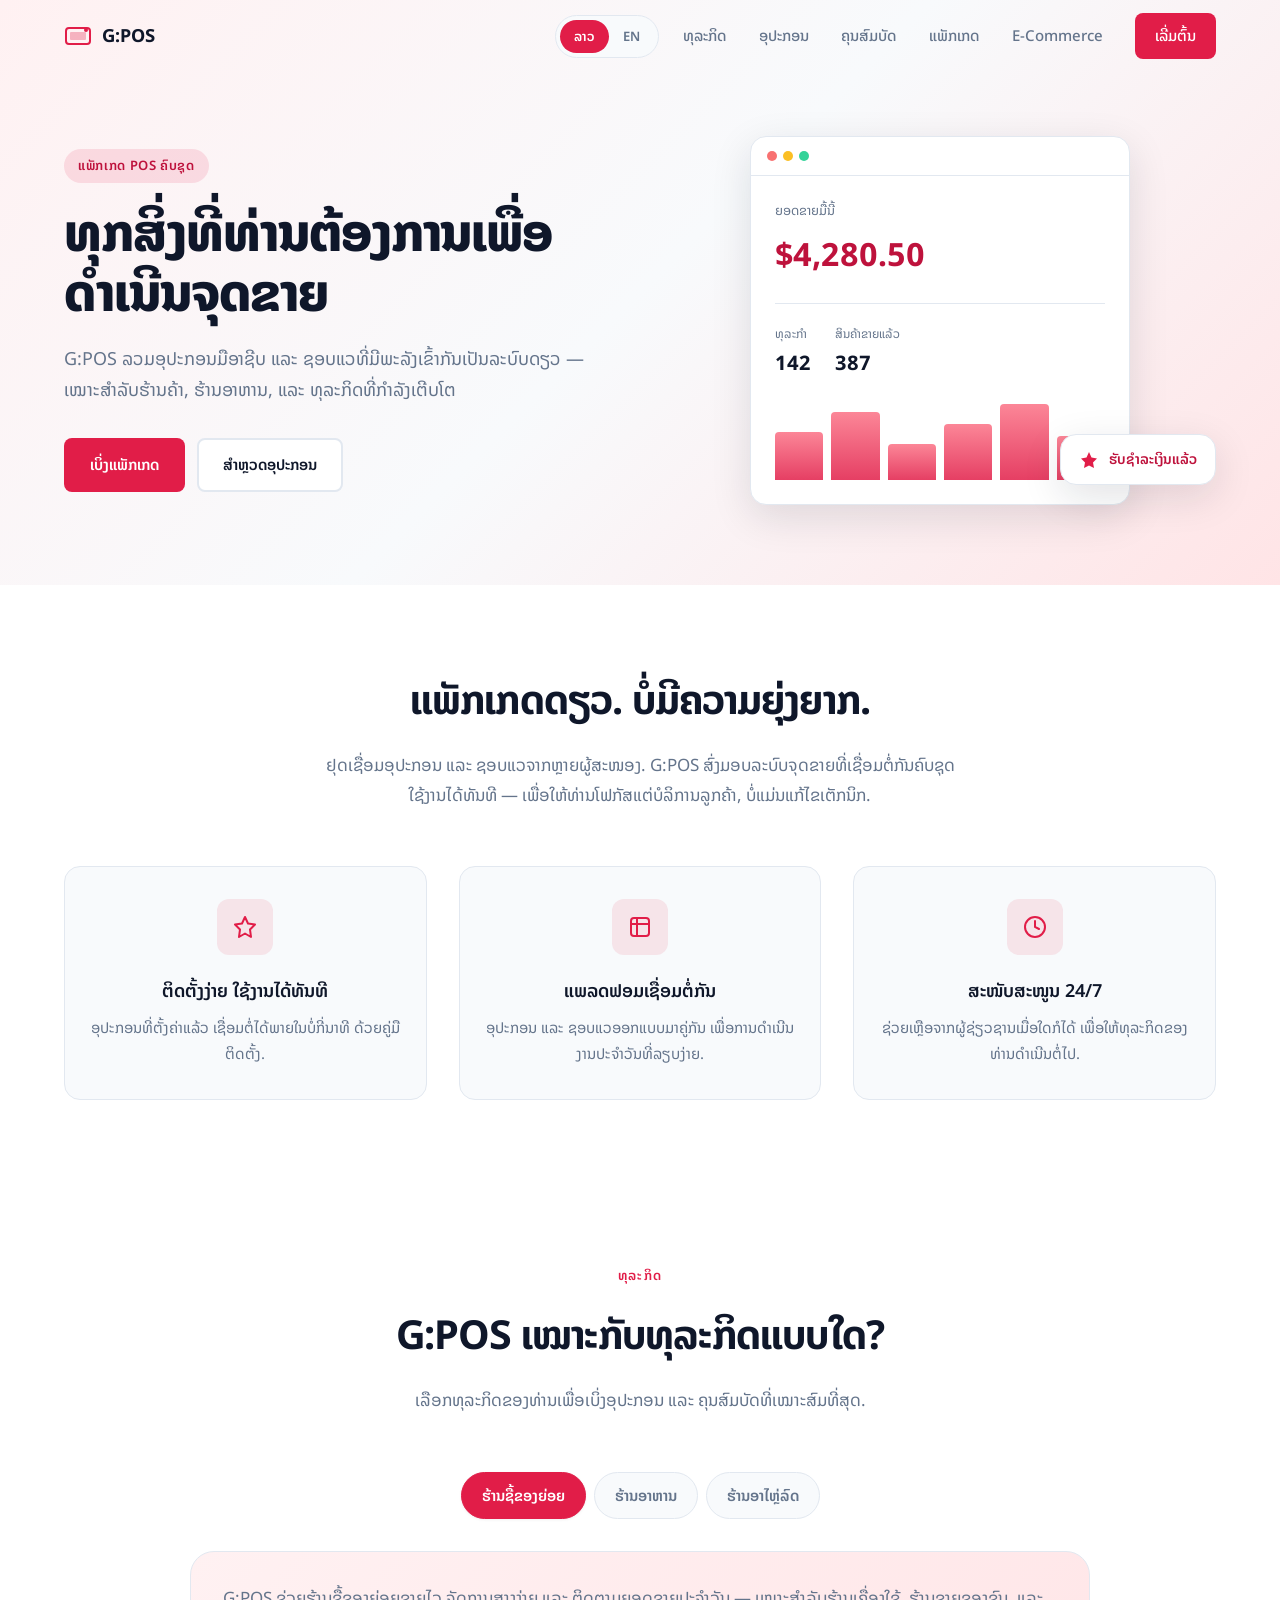
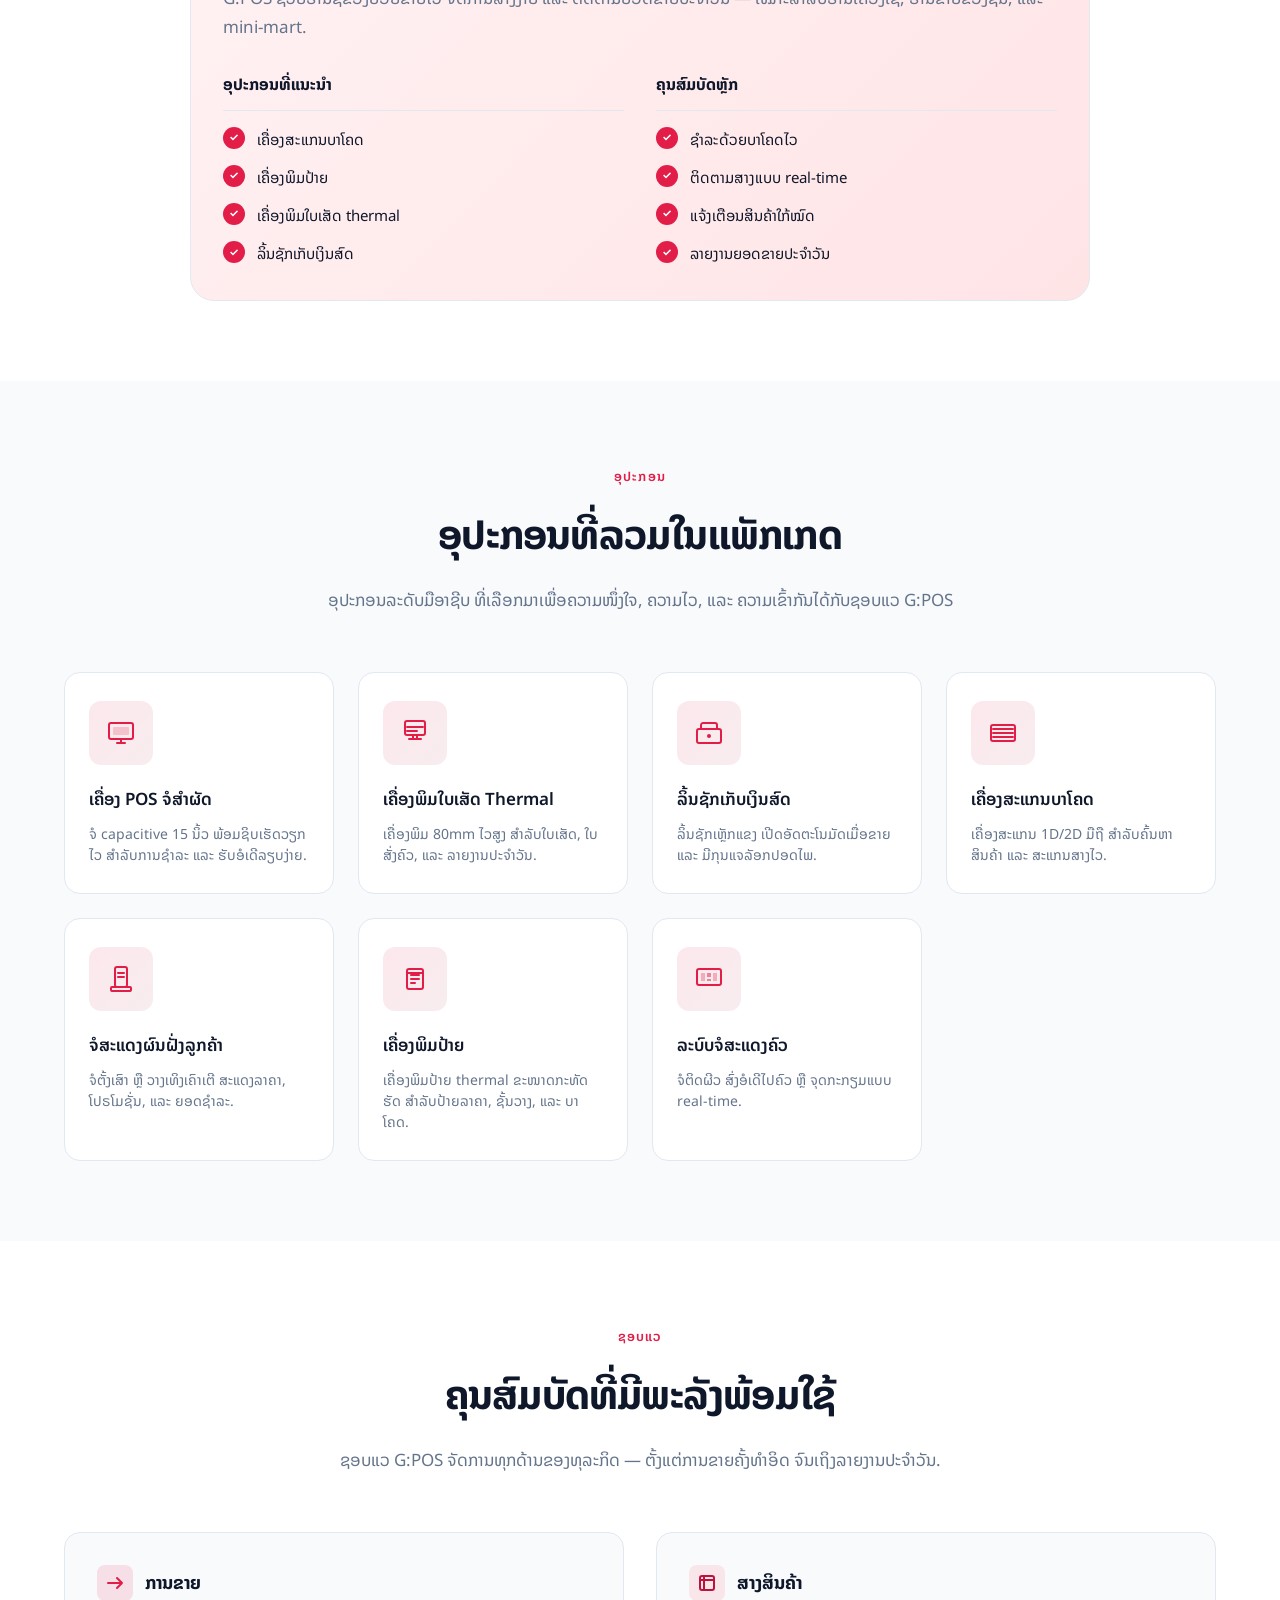
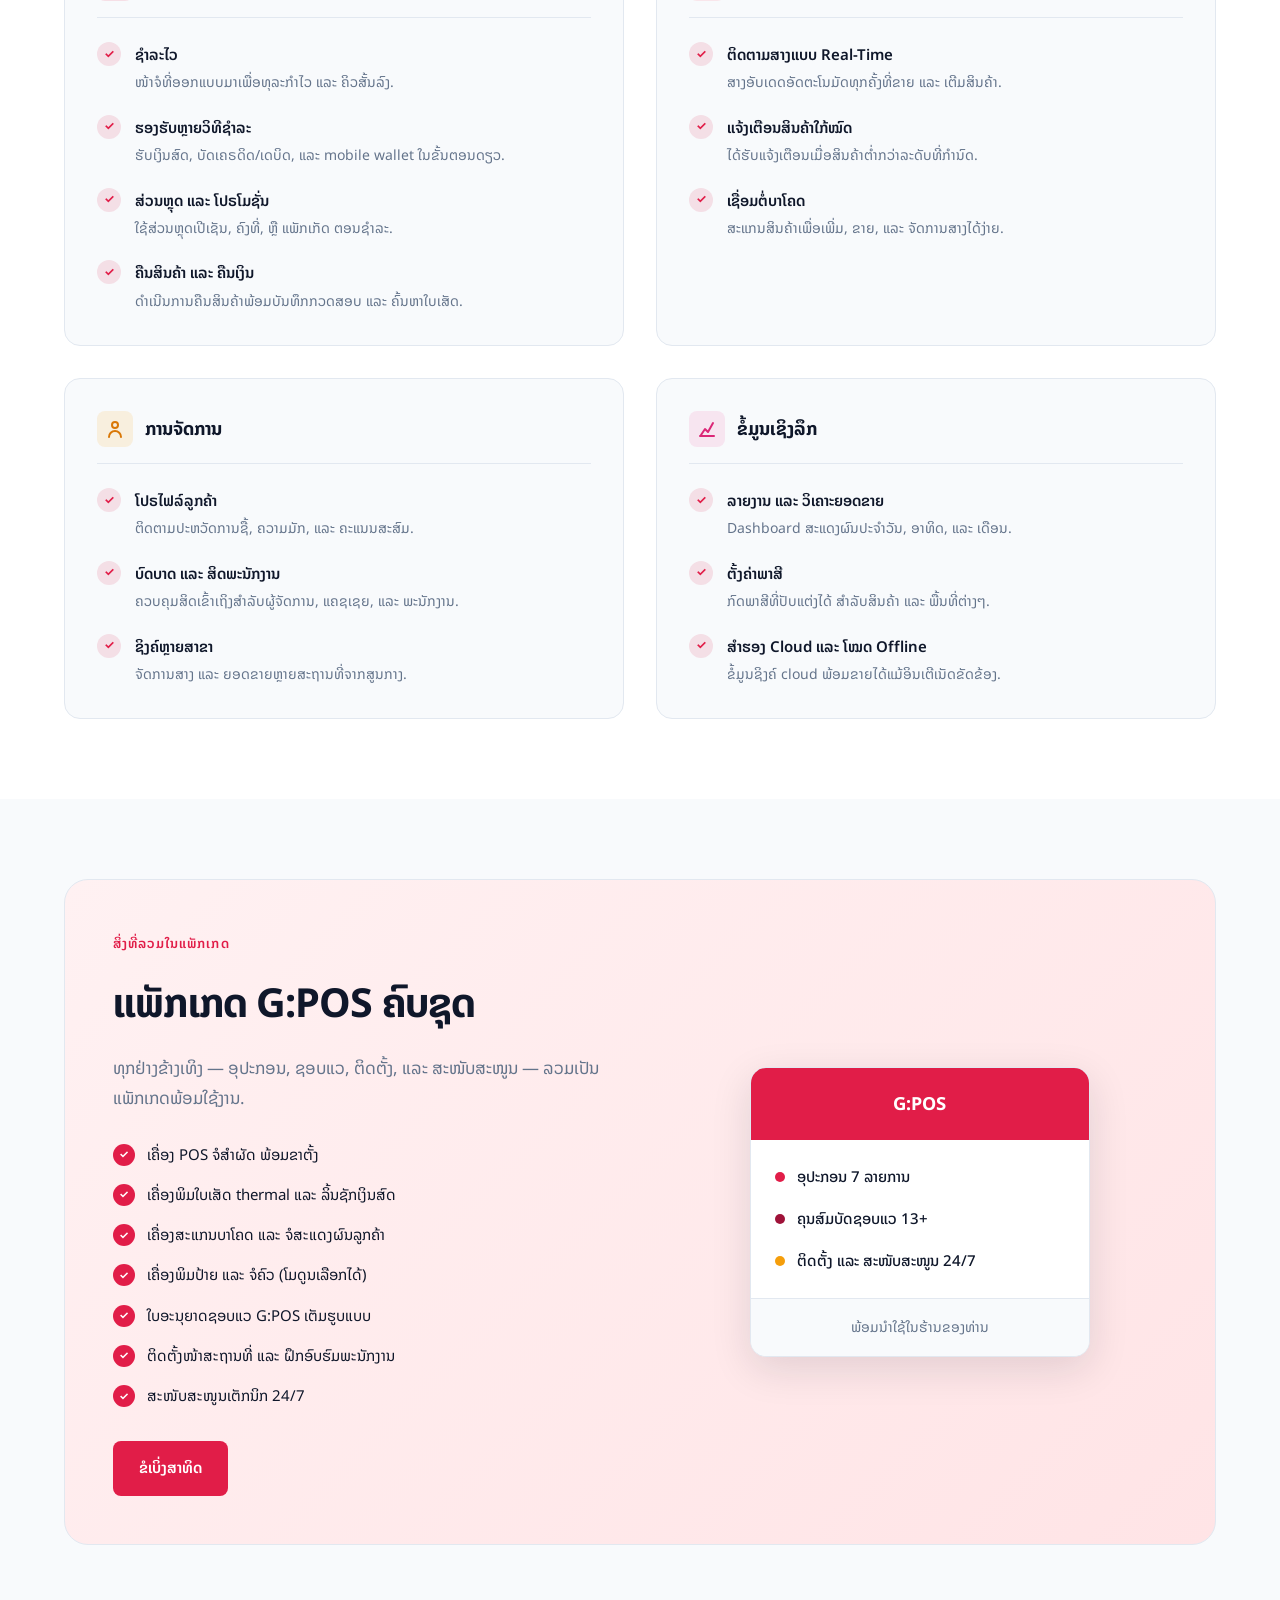
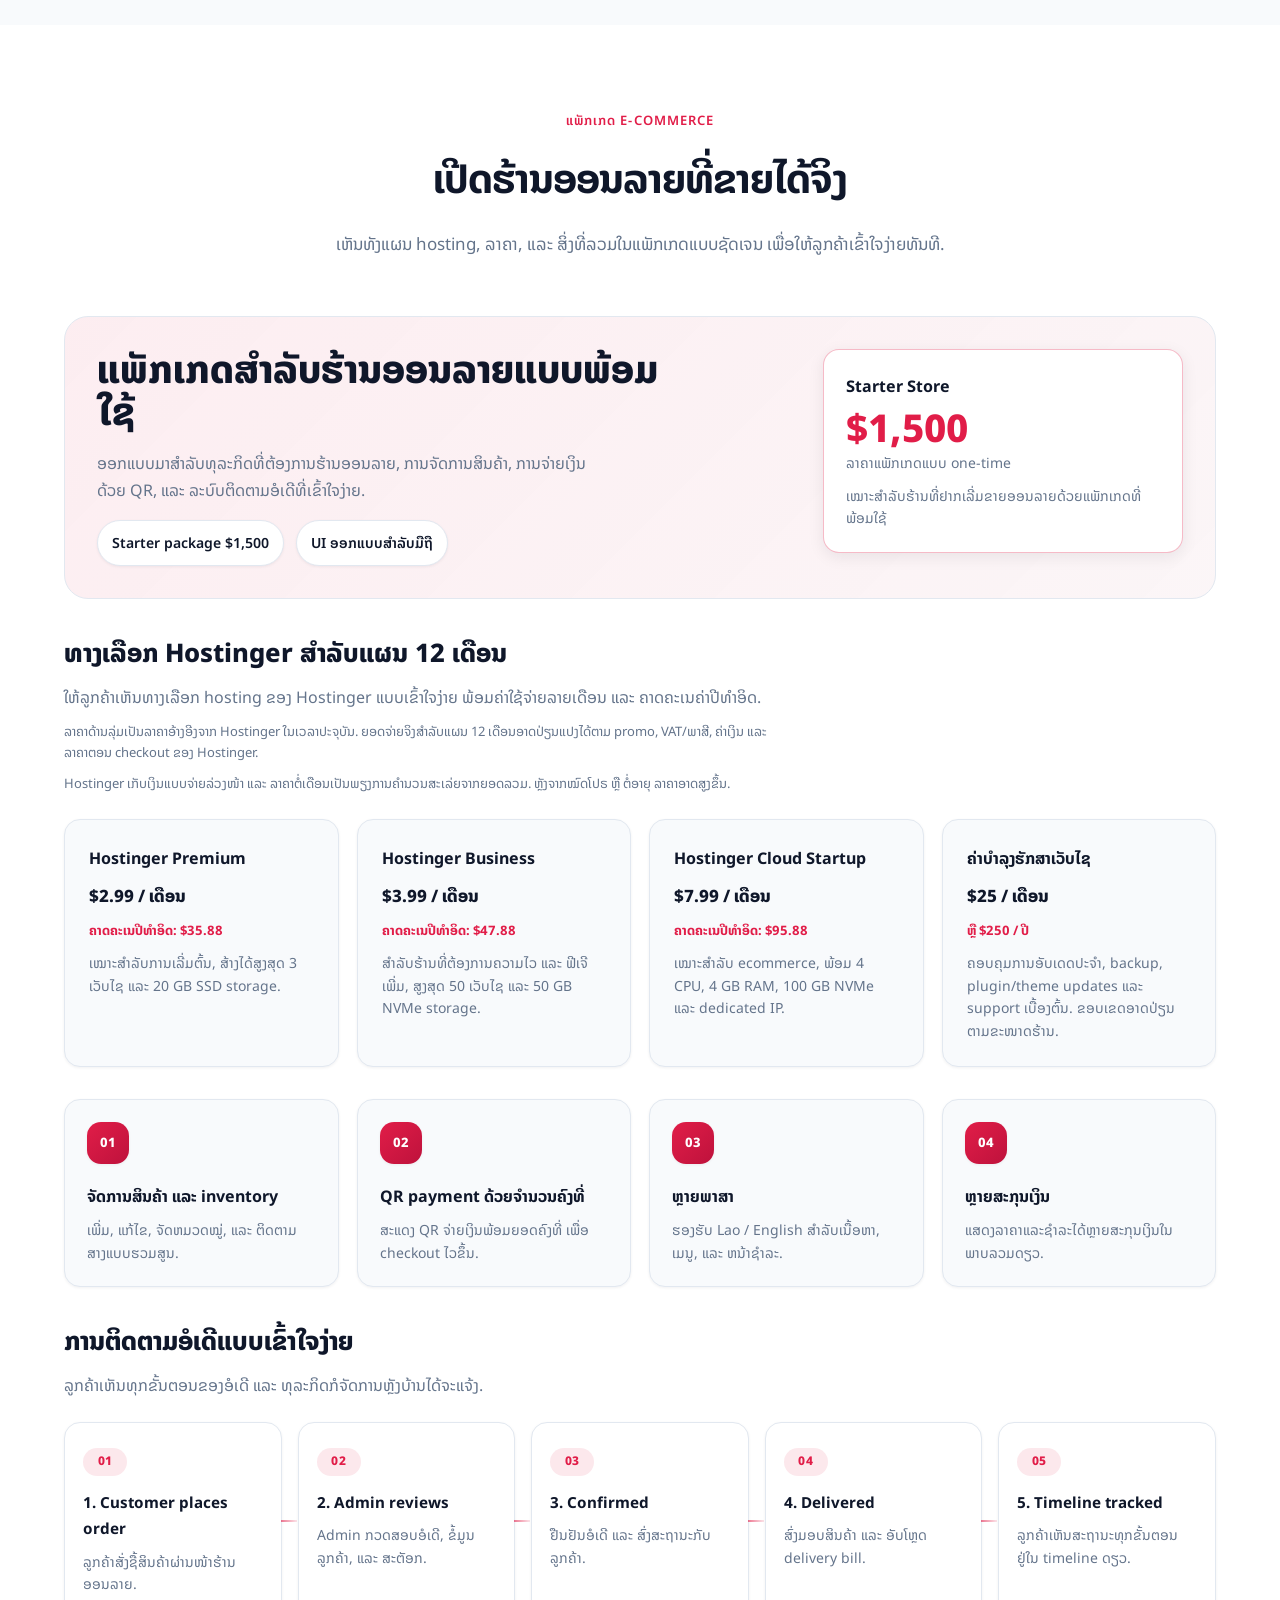
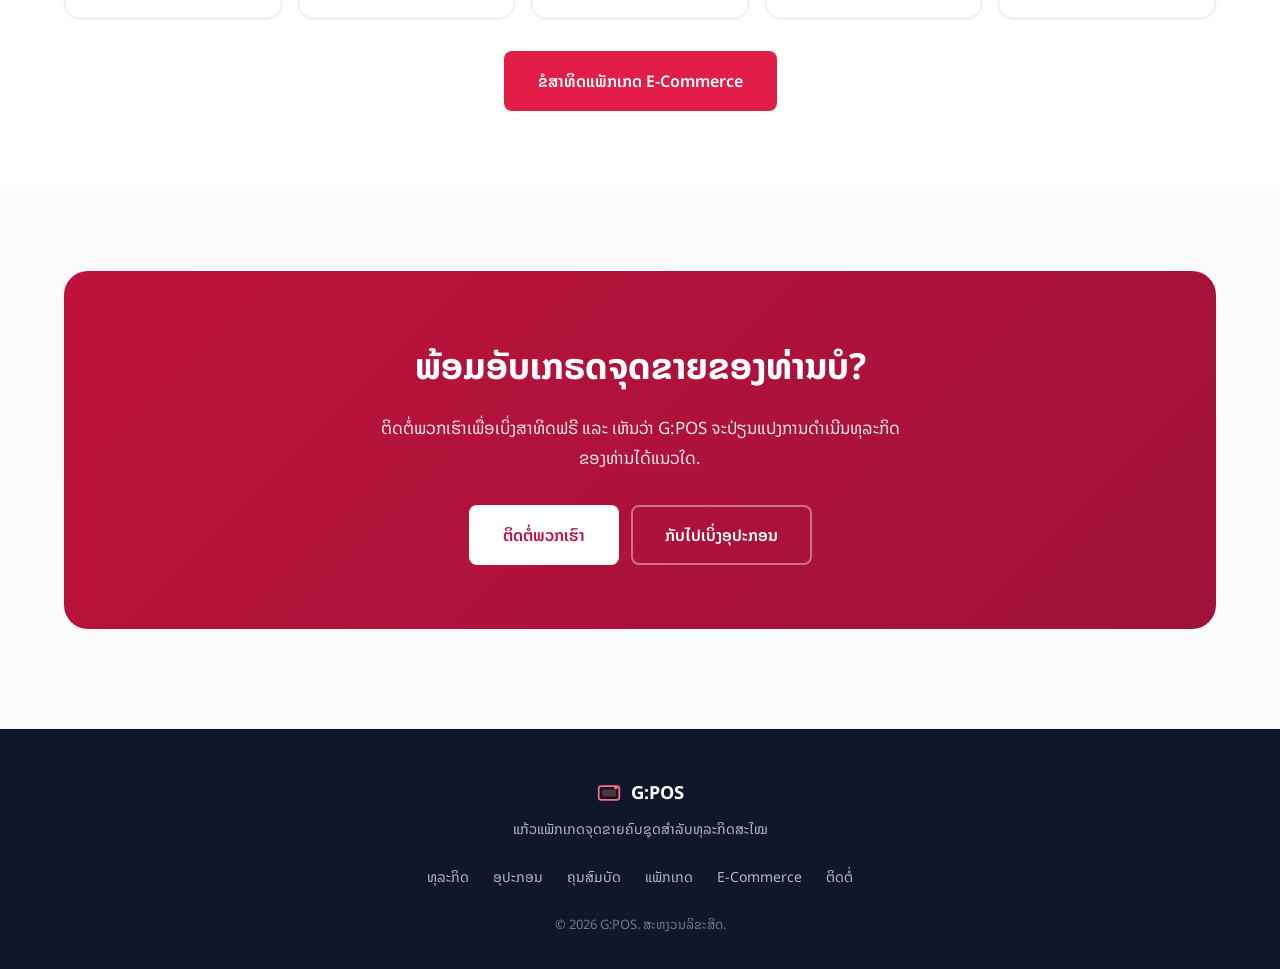
==== commit 7509dc5e: "New updates" ====
--- a/index.html
+++ b/index.html
@@ -1,46 +1,54 @@
 <!DOCTYPE html>
 <html lang="lo">
+
 <head>
   <meta charset="UTF-8">
   <meta name="viewport" content="width=device-width, initial-scale=1.0">
-  <meta name="description" data-i18n="meta.description" data-i18n-attr="content" content="G:POS — ແພັກເກດຈຸດຂາຍຄົບຊຸດ ພ້ອມອຸປະກອນ ແລະ ຊອບແວສຳລັບທຸລະກິດສະໄໝ">
+  <meta name="description" data-i18n="meta.description" data-i18n-attr="content"
+    content="G:POS — ແພັກເກດຈຸດຂາຍຄົບຊຸດ ພ້ອມອຸປະກອນ ແລະ ຊອບແວສຳລັບທຸລະກິດສະໄໝ">
   <title data-i18n="meta.title">G:POS — ລະບົບ POS ຄົບຊຸດ</title>
   <link rel="preconnect" href="https://fonts.googleapis.com">
   <link rel="preconnect" href="https://fonts.gstatic.com" crossorigin>
-  <link href="https://fonts.googleapis.com/css2?family=Inter:wght@400;500;600;700;800&family=Noto+Sans+Lao:wght@400;500;600;700&display=swap" rel="stylesheet">
+  <link
+    href="https://fonts.googleapis.com/css2?family=Inter:wght@400;500;600;700;800&family=Noto+Sans+Lao:wght@400;500;600;700&display=swap"
+    rel="stylesheet">
   <link rel="stylesheet" href="css/styles.css">
 </head>
+
 <body>
   <header class="header" id="header">
     <div class="container header__inner">
       <a href="#" class="logo">
         <span class="logo__icon" aria-hidden="true">
           <svg width="28" height="28" viewBox="0 0 28 28" fill="none" xmlns="http://www.w3.org/2000/svg">
-            <rect x="2" y="6" width="24" height="16" rx="3" stroke="currentColor" stroke-width="2"/>
-            <rect x="6" y="10" width="16" height="8" rx="1" fill="currentColor" opacity="0.3"/>
-            <circle cx="22" cy="8" r="2" fill="currentColor"/>
+            <rect x="2" y="6" width="24" height="16" rx="3" stroke="currentColor" stroke-width="2" />
+            <rect x="6" y="10" width="16" height="8" rx="1" fill="currentColor" opacity="0.3" />
+            <circle cx="22" cy="8" r="2" fill="currentColor" />
           </svg>
         </span>
         G:POS
       </a>
 
-      <button class="nav-toggle" id="navToggle" data-i18n="navToggle" data-i18n-attr="aria-label" aria-label="ເປີດ/ປິດເມນູ" aria-expanded="false">
+      <button class="nav-toggle" id="navToggle" data-i18n="navToggle" data-i18n-attr="aria-label"
+        aria-label="ເປີດ/ປິດເມນູ" aria-expanded="false">
         <span></span>
         <span></span>
         <span></span>
       </button>
 
       <div class="header__actions">
-        <div class="lang-switcher" role="group" data-i18n="langSwitcher" data-i18n-attr="aria-label" aria-label="ເລືອກພາສາ">
+        <div class="lang-switcher" role="group" data-i18n="langSwitcher" data-i18n-attr="aria-label"
+          aria-label="ເລືອກພາສາ">
           <button type="button" class="lang-switcher__btn is-active" data-lang="lo" aria-pressed="true">ລາວ</button>
           <button type="button" class="lang-switcher__btn" data-lang="en" aria-pressed="false">EN</button>
         </div>
 
         <nav class="nav" id="nav">
-          <a href="#verticals" class="nav__link" data-i18n="nav.verticals">ແຂນທຸລະກິດ</a>
+          <a href="#verticals" class="nav__link" data-i18n="nav.verticals">ທຸລະກິດ</a>
           <a href="#hardware" class="nav__link" data-i18n="nav.hardware">ອຸປະກອນ</a>
           <a href="#features" class="nav__link" data-i18n="nav.features">ຄຸນສົມບັດ</a>
           <a href="#package" class="nav__link" data-i18n="nav.package">ແພັກເກດ</a>
+          <a href="#ecommerce" class="nav__link" data-i18n="nav.ecommerce">E-Commerce</a>
           <a href="#contact" class="nav__link nav__link--cta" data-i18n="nav.getStarted">ເລີ່ມຕົ້ນ</a>
         </nav>
       </div>
@@ -54,7 +62,8 @@
           <span class="hero__badge" data-i18n="hero.badge">ແພັກເກດ POS ຄົບຊຸດ</span>
           <h1 class="hero__title" data-i18n="hero.title">ທຸກສິ່ງທີ່ທ່ານຕ້ອງການເພື່ອດຳເນີນຈຸດຂາຍ</h1>
           <p class="hero__text" data-i18n="hero.text">
-            G:POS ລວມອຸປະກອນມືອາຊີບ ແລະ ຊອບແວທີ່ມີພະລັງເຂົ້າກັນເປັນລະບົບດຽວ — ເໝາະສຳລັບຮ້ານຄ້າ, ຮ້ານອາຫານ, ແລະ ທຸລະກິດທີ່ກຳລັງເຕີບໂຕ
+            G:POS ລວມອຸປະກອນມືອາຊີບ ແລະ ຊອບແວທີ່ມີພະລັງເຂົ້າກັນເປັນລະບົບດຽວ — ເໝາະສຳລັບຮ້ານຄ້າ, ຮ້ານອາຫານ, ແລະ
+            ທຸລະກິດທີ່ກຳລັງເຕີບໂຕ
           </p>
           <div class="hero__actions">
             <a href="#package" class="btn btn--primary" data-i18n="hero.viewPackage">ເບິ່ງແພັກເກດ</a>
@@ -95,7 +104,8 @@
           </div>
           <div class="hero__card hero__card--float">
             <svg width="20" height="20" viewBox="0 0 20 20" fill="none" xmlns="http://www.w3.org/2000/svg">
-              <path d="M10 2L12.5 7.5L18 8.5L14 12.5L15 18L10 15.5L5 18L6 12.5L2 8.5L7.5 7.5L10 2Z" fill="currentColor"/>
+              <path d="M10 2L12.5 7.5L18 8.5L14 12.5L15 18L10 15.5L5 18L6 12.5L2 8.5L7.5 7.5L10 2Z"
+                fill="currentColor" />
             </svg>
             <span data-i18n="hero.paymentAccepted">ຮັບຊຳລະເງິນແລ້ວ</span>
           </div>
@@ -108,24 +118,27 @@
         <div class="section-header animate-on-scroll">
           <h2 class="section-title" data-i18n="overview.title">ແພັກເກດດຽວ. ບໍ່ມີຄວາມຍຸ່ງຍາກ.</h2>
           <p class="section-subtitle" data-i18n="overview.subtitle">
-            ຢຸດເຊື່ອມອຸປະກອນ ແລະ ຊອບແວຈາກຫຼາຍຜູ້ສະໜອງ. G:POS ສົ່ງມອບລະບົບຈຸດຂາຍທີ່ເຊື່ອມຕໍ່ກັນຄົບຊຸດ ໃຊ້ງານໄດ້ທັນທີ — ເພື່ອໃຫ້ທ່ານໂຟກັສແຕ່ບໍລິການລູກຄ້າ, ບໍ່ແມ່ນແກ້ໄຂເຕັກນິກ.
+            ຢຸດເຊື່ອມອຸປະກອນ ແລະ ຊອບແວຈາກຫຼາຍຜູ້ສະໜອງ. G:POS ສົ່ງມອບລະບົບຈຸດຂາຍທີ່ເຊື່ອມຕໍ່ກັນຄົບຊຸດ ໃຊ້ງານໄດ້ທັນທີ —
+            ເພື່ອໃຫ້ທ່ານໂຟກັສແຕ່ບໍລິການລູກຄ້າ, ບໍ່ແມ່ນແກ້ໄຂເຕັກນິກ.
           </p>
         </div>
         <div class="overview__grid">
           <div class="overview__item animate-on-scroll">
             <div class="overview__icon">
               <svg width="24" height="24" viewBox="0 0 24 24" fill="none" xmlns="http://www.w3.org/2000/svg">
-                <path d="M12 2L15 8.5L22 9.5L17 14.5L18 22L12 18.5L6 22L7 14.5L2 9.5L9 8.5L12 2Z" stroke="currentColor" stroke-width="2" stroke-linejoin="round"/>
+                <path d="M12 2L15 8.5L22 9.5L17 14.5L18 22L12 18.5L6 22L7 14.5L2 9.5L9 8.5L12 2Z" stroke="currentColor"
+                  stroke-width="2" stroke-linejoin="round" />
               </svg>
             </div>
             <h3 data-i18n="overview.plugPlay.title">ຕິດຕັ້ງງ່າຍ ໃຊ້ງານໄດ້ທັນທີ</h3>
-            <p data-i18n="overview.plugPlay.desc">ອຸປະກອນທີ່ຕັ້ງຄ່າແລ້ວ ເຊື່ອມຕໍ່ໄດ້ພາຍໃນບໍ່ກີ່ນາທີ ດ້ວຍຄູ່ມືຕິດຕັ້ງ.</p>
+            <p data-i18n="overview.plugPlay.desc">ອຸປະກອນທີ່ຕັ້ງຄ່າແລ້ວ ເຊື່ອມຕໍ່ໄດ້ພາຍໃນບໍ່ກີ່ນາທີ ດ້ວຍຄູ່ມືຕິດຕັ້ງ.
+            </p>
           </div>
           <div class="overview__item animate-on-scroll">
             <div class="overview__icon">
               <svg width="24" height="24" viewBox="0 0 24 24" fill="none" xmlns="http://www.w3.org/2000/svg">
-                <rect x="3" y="3" width="18" height="18" rx="3" stroke="currentColor" stroke-width="2"/>
-                <path d="M3 9H21M9 3V21" stroke="currentColor" stroke-width="2"/>
+                <rect x="3" y="3" width="18" height="18" rx="3" stroke="currentColor" stroke-width="2" />
+                <path d="M3 9H21M9 3V21" stroke="currentColor" stroke-width="2" />
               </svg>
             </div>
             <h3 data-i18n="overview.unified.title">ແພລດຟອມເຊື່ອມຕໍ່ກັນ</h3>
@@ -134,12 +147,15 @@
           <div class="overview__item animate-on-scroll">
             <div class="overview__icon">
               <svg width="24" height="24" viewBox="0 0 24 24" fill="none" xmlns="http://www.w3.org/2000/svg">
-                <path d="M12 22C17.5228 22 22 17.5228 22 12C22 6.47715 17.5228 2 12 2C6.47715 2 2 6.47715 2 12C2 17.5228 6.47715 22 12 22Z" stroke="currentColor" stroke-width="2"/>
-                <path d="M12 6V12L16 14" stroke="currentColor" stroke-width="2" stroke-linecap="round"/>
+                <path
+                  d="M12 22C17.5228 22 22 17.5228 22 12C22 6.47715 17.5228 2 12 2C6.47715 2 2 6.47715 2 12C2 17.5228 6.47715 22 12 22Z"
+                  stroke="currentColor" stroke-width="2" />
+                <path d="M12 6V12L16 14" stroke="currentColor" stroke-width="2" stroke-linecap="round" />
               </svg>
             </div>
             <h3 data-i18n="overview.support.title">ສະໜັບສະໜູນ 24/7</h3>
-            <p data-i18n="overview.support.desc">ຊ່ວຍເຫຼືອຈາກຜູ້ຊ່ຽວຊານເມື່ອໃດກໍໄດ້ ເພື່ອໃຫ້ທຸລະກິດຂອງທ່ານດຳເນີນຕໍ່ໄປ.</p>
+            <p data-i18n="overview.support.desc">ຊ່ວຍເຫຼືອຈາກຜູ້ຊ່ຽວຊານເມື່ອໃດກໍໄດ້ ເພື່ອໃຫ້ທຸລະກິດຂອງທ່ານດຳເນີນຕໍ່ໄປ.
+            </p>
           </div>
         </div>
       </div>
@@ -148,88 +164,124 @@
     <section class="verticals section" id="verticals">
       <div class="container">
         <div class="section-header animate-on-scroll">
-          <span class="section-label" data-i18n="verticals.label">ແຂນທຸລະກິດ</span>
+          <span class="section-label" data-i18n="verticals.label">ທຸລະກິດ</span>
           <h2 class="section-title" data-i18n="verticals.title">G:POS ເໝາະກັບທຸລະກິດແບບໃດ?</h2>
           <p class="section-subtitle" data-i18n="verticals.subtitle">
-            ເລືອກແຂນທຸລະກິດຂອງທ່ານເພື່ອເບິ່ງອຸປະກອນ ແລະ ຄຸນສົມບັດທີ່ເໝາະສົມທີ່ສຸດ.
+            ເລືອກທຸລະກິດຂອງທ່ານເພື່ອເບິ່ງອຸປະກອນ ແລະ ຄຸນສົມບັດທີ່ເໝາະສົມທີ່ສຸດ.
           </p>
         </div>
 
         <div class="verticals__wrapper animate-on-scroll">
           <div class="verticals__tabs" role="tablist" aria-label="Business industries">
-            <button type="button" class="verticals__tab is-active" role="tab" id="tab-minimart" data-vertical="minimart" aria-selected="true" aria-controls="panel-minimart" data-i18n="verticals.minimart.tab">ຮ້ານຊື້ຂອງຍ່ອຍ</button>
-            <button type="button" class="verticals__tab" role="tab" id="tab-restaurant" data-vertical="restaurant" aria-selected="false" aria-controls="panel-restaurant" data-i18n="verticals.restaurant.tab">ຮ້ານອາຫານ</button>
-            <button type="button" class="verticals__tab" role="tab" id="tab-carparts" data-vertical="carparts" aria-selected="false" aria-controls="panel-carparts" data-i18n="verticals.carparts.tab">ຮ້ານອາໄຫຼ່ລົດ</button>
+            <button type="button" class="verticals__tab is-active" role="tab" id="tab-minimart" data-vertical="minimart"
+              aria-selected="true" aria-controls="panel-minimart"
+              data-i18n="verticals.minimart.tab">ຮ້ານຊື້ຂອງຍ່ອຍ</button>
+            <button type="button" class="verticals__tab" role="tab" id="tab-restaurant" data-vertical="restaurant"
+              aria-selected="false" aria-controls="panel-restaurant"
+              data-i18n="verticals.restaurant.tab">ຮ້ານອາຫານ</button>
+            <button type="button" class="verticals__tab" role="tab" id="tab-carparts" data-vertical="carparts"
+              aria-selected="false" aria-controls="panel-carparts"
+              data-i18n="verticals.carparts.tab">ຮ້ານອາໄຫຼ່ລົດ</button>
           </div>
 
           <div class="verticals__panels">
-            <div class="verticals__panel is-active" id="panel-minimart" role="tabpanel" aria-labelledby="tab-minimart" data-panel="minimart">
-              <p class="verticals__intro" data-i18n="verticals.minimart.desc">G:POS ຊ່ວຍຮ້ານຊື້ຂອງຍ່ອຍຂາຍໄວ ຈັດການສາງງ່າຍ ແລະ ຕິດຕາມຍອດຂາຍປະຈຳວັນ — ເໝາະສຳລັບຮ້ານເຄື່ອງໃຊ້, ຮ້ານຂາຍຂອງຊົນ, ແລະ mini-mart.</p>
+            <div class="verticals__panel is-active" id="panel-minimart" role="tabpanel" aria-labelledby="tab-minimart"
+              data-panel="minimart">
+              <p class="verticals__intro" data-i18n="verticals.minimart.desc">G:POS ຊ່ວຍຮ້ານຊື້ຂອງຍ່ອຍຂາຍໄວ
+                ຈັດການສາງງ່າຍ ແລະ ຕິດຕາມຍອດຂາຍປະຈຳວັນ — ເໝາະສຳລັບຮ້ານເຄື່ອງໃຊ້, ຮ້ານຂາຍຂອງຊົນ, ແລະ mini-mart.</p>
               <div class="verticals__details">
                 <div class="verticals__block">
                   <h3 class="verticals__block-title" data-i18n="verticals.devicesTitle">ອຸປະກອນທີ່ແນະນຳ</h3>
                   <ul class="verticals__list">
-                    <li><span class="verticals__check" aria-hidden="true">✓</span><span data-i18n="verticals.minimart.device1">ເຄື່ອງສະແກນບາໂຄດ</span></li>
-                    <li><span class="verticals__check" aria-hidden="true">✓</span><span data-i18n="verticals.minimart.device2">ເຄື່ອງພິມປ້າຍ</span></li>
-                    <li><span class="verticals__check" aria-hidden="true">✓</span><span data-i18n="verticals.minimart.device3">ເຄື່ອງພິມໃບເສັດ thermal</span></li>
-                    <li><span class="verticals__check" aria-hidden="true">✓</span><span data-i18n="verticals.minimart.device4">ລິ້ນຊັກເກັບເງິນສົດ</span></li>
+                    <li><span class="verticals__check" aria-hidden="true">✓</span><span
+                        data-i18n="verticals.minimart.device1">ເຄື່ອງສະແກນບາໂຄດ</span></li>
+                    <li><span class="verticals__check" aria-hidden="true">✓</span><span
+                        data-i18n="verticals.minimart.device2">ເຄື່ອງພິມປ້າຍ</span></li>
+                    <li><span class="verticals__check" aria-hidden="true">✓</span><span
+                        data-i18n="verticals.minimart.device3">ເຄື່ອງພິມໃບເສັດ thermal</span></li>
+                    <li><span class="verticals__check" aria-hidden="true">✓</span><span
+                        data-i18n="verticals.minimart.device4">ລິ້ນຊັກເກັບເງິນສົດ</span></li>
                   </ul>
                 </div>
                 <div class="verticals__block">
                   <h3 class="verticals__block-title" data-i18n="verticals.featuresTitle">ຄຸນສົມບັດຫຼັກ</h3>
                   <ul class="verticals__list">
-                    <li><span class="verticals__check" aria-hidden="true">✓</span><span data-i18n="verticals.minimart.feature1">ຊຳລະດ້ວຍບາໂຄດໄວ</span></li>
-                    <li><span class="verticals__check" aria-hidden="true">✓</span><span data-i18n="verticals.minimart.feature2">ຕິດຕາມສາງແບບ real-time</span></li>
-                    <li><span class="verticals__check" aria-hidden="true">✓</span><span data-i18n="verticals.minimart.feature3">ແຈ້ງເຕືອນສິນຄ້າໃກ້ໝົດ</span></li>
-                    <li><span class="verticals__check" aria-hidden="true">✓</span><span data-i18n="verticals.minimart.feature4">ລາຍງານຍອດຂາຍປະຈຳວັນ</span></li>
+                    <li><span class="verticals__check" aria-hidden="true">✓</span><span
+                        data-i18n="verticals.minimart.feature1">ຊຳລະດ້ວຍບາໂຄດໄວ</span></li>
+                    <li><span class="verticals__check" aria-hidden="true">✓</span><span
+                        data-i18n="verticals.minimart.feature2">ຕິດຕາມສາງແບບ real-time</span></li>
+                    <li><span class="verticals__check" aria-hidden="true">✓</span><span
+                        data-i18n="verticals.minimart.feature3">ແຈ້ງເຕືອນສິນຄ້າໃກ້ໝົດ</span></li>
+                    <li><span class="verticals__check" aria-hidden="true">✓</span><span
+                        data-i18n="verticals.minimart.feature4">ລາຍງານຍອດຂາຍປະຈຳວັນ</span></li>
                   </ul>
                 </div>
               </div>
             </div>
 
-            <div class="verticals__panel" id="panel-restaurant" role="tabpanel" aria-labelledby="tab-restaurant" data-panel="restaurant" hidden>
-              <p class="verticals__intro" data-i18n="verticals.restaurant.desc">G:POS ຈັດການອໍເດີ, ສົ່ງໄປຄົວ, ແລະ ຊຳລະແບບແຍກບິນ — ເຮັດໃຫ້ຮ້ານອາຫານ ແລະ ຮ້ານກິນດື່ມດຳເນີນງານລຽບງ່າຍ.</p>
+            <div class="verticals__panel" id="panel-restaurant" role="tabpanel" aria-labelledby="tab-restaurant"
+              data-panel="restaurant" hidden>
+              <p class="verticals__intro" data-i18n="verticals.restaurant.desc">G:POS ຈັດການອໍເດີ, ສົ່ງໄປຄົວ, ແລະ
+                ຊຳລະແບບແຍກບິນ — ເຮັດໃຫ້ຮ້ານອາຫານ ແລະ ຮ້ານກິນດື່ມດຳເນີນງານລຽບງ່າຍ.</p>
               <div class="verticals__details">
                 <div class="verticals__block">
                   <h3 class="verticals__block-title" data-i18n="verticals.devicesTitle">ອຸປະກອນທີ່ແນະນຳ</h3>
                   <ul class="verticals__list">
-                    <li><span class="verticals__check" aria-hidden="true">✓</span><span data-i18n="verticals.restaurant.device1">ເຄື່ອງ POS ຈໍສຳຜັດ</span></li>
-                    <li><span class="verticals__check" aria-hidden="true">✓</span><span data-i18n="verticals.restaurant.device2">ຈໍສະແດງຄົວ</span></li>
-                    <li><span class="verticals__check" aria-hidden="true">✓</span><span data-i18n="verticals.restaurant.device3">ເຄື່ອງພິມໃບເສັດ thermal</span></li>
-                    <li><span class="verticals__check" aria-hidden="true">✓</span><span data-i18n="verticals.restaurant.device4">ຈໍສະແດງຜົນຝັ່ງລູກຄ້າ</span></li>
+                    <li><span class="verticals__check" aria-hidden="true">✓</span><span
+                        data-i18n="verticals.restaurant.device1">ເຄື່ອງ POS ຈໍສຳຜັດ</span></li>
+                    <li><span class="verticals__check" aria-hidden="true">✓</span><span
+                        data-i18n="verticals.restaurant.device2">ຈໍສະແດງຄົວ</span></li>
+                    <li><span class="verticals__check" aria-hidden="true">✓</span><span
+                        data-i18n="verticals.restaurant.device3">ເຄື່ອງພິມໃບເສັດ thermal</span></li>
+                    <li><span class="verticals__check" aria-hidden="true">✓</span><span
+                        data-i18n="verticals.restaurant.device4">ຈໍສະແດງຜົນຝັ່ງລູກຄ້າ</span></li>
                   </ul>
                 </div>
                 <div class="verticals__block">
                   <h3 class="verticals__block-title" data-i18n="verticals.featuresTitle">ຄຸນສົມບັດຫຼັກ</h3>
                   <ul class="verticals__list">
-                    <li><span class="verticals__check" aria-hidden="true">✓</span><span data-i18n="verticals.restaurant.feature1">ຈັດການໂຕະ ແລະ ອໍເດີ</span></li>
-                    <li><span class="verticals__check" aria-hidden="true">✓</span><span data-i18n="verticals.restaurant.feature2">ສົ່ງອໍເດີໄປຄົວອັດຕະໂນມັດ</span></li>
-                    <li><span class="verticals__check" aria-hidden="true">✓</span><span data-i18n="verticals.restaurant.feature3">ຈັດການເມນູ ແລະ ລາຄາ</span></li>
-                    <li><span class="verticals__check" aria-hidden="true">✓</span><span data-i18n="verticals.restaurant.feature4">ແຍກບິນ ແລະ ຊຳລະຫຼາຍວິທີ</span></li>
+                    <li><span class="verticals__check" aria-hidden="true">✓</span><span
+                        data-i18n="verticals.restaurant.feature1">ຈັດການໂຕະ ແລະ ອໍເດີ</span></li>
+                    <li><span class="verticals__check" aria-hidden="true">✓</span><span
+                        data-i18n="verticals.restaurant.feature2">ສົ່ງອໍເດີໄປຄົວອັດຕະໂນມັດ</span></li>
+                    <li><span class="verticals__check" aria-hidden="true">✓</span><span
+                        data-i18n="verticals.restaurant.feature3">ຈັດການເມນູ ແລະ ລາຄາ</span></li>
+                    <li><span class="verticals__check" aria-hidden="true">✓</span><span
+                        data-i18n="verticals.restaurant.feature4">ແຍກບິນ ແລະ ຊຳລະຫຼາຍວິທີ</span></li>
                   </ul>
                 </div>
               </div>
             </div>
 
-            <div class="verticals__panel" id="panel-carparts" role="tabpanel" aria-labelledby="tab-carparts" data-panel="carparts" hidden>
-              <p class="verticals__intro" data-i18n="verticals.carparts.desc">G:POS ຊ່ວຍຮ້ານອາໄຫຼ່ລົດຄົ້ນຫາຊິ້ນສ່ວນໄວ, ຈັດການ SKU ແລະ ຕິດຕາມການເຕີມສິນຄ້າຈາກຜູ້ສະໜອງ.</p>
+            <div class="verticals__panel" id="panel-carparts" role="tabpanel" aria-labelledby="tab-carparts"
+              data-panel="carparts" hidden>
+              <p class="verticals__intro" data-i18n="verticals.carparts.desc">G:POS ຊ່ວຍຮ້ານອາໄຫຼ່ລົດຄົ້ນຫາຊິ້ນສ່ວນໄວ,
+                ຈັດການ SKU ແລະ ຕິດຕາມການເຕີມສິນຄ້າຈາກຜູ້ສະໜອງ.</p>
               <div class="verticals__details">
                 <div class="verticals__block">
                   <h3 class="verticals__block-title" data-i18n="verticals.devicesTitle">ອຸປະກອນທີ່ແນະນຳ</h3>
                   <ul class="verticals__list">
-                    <li><span class="verticals__check" aria-hidden="true">✓</span><span data-i18n="verticals.carparts.device1">ເຄື່ອງສະແກນບາໂຄດ</span></li>
-                    <li><span class="verticals__check" aria-hidden="true">✓</span><span data-i18n="verticals.carparts.device2">ເຄື່ອງພິມປ້າຍ</span></li>
-                    <li><span class="verticals__check" aria-hidden="true">✓</span><span data-i18n="verticals.carparts.device3">ເຄື່ອງ POS ຈໍສຳຜັດ</span></li>
-                    <li><span class="verticals__check" aria-hidden="true">✓</span><span data-i18n="verticals.carparts.device4">ເຄື່ອງພິມໃບເສັດ thermal</span></li>
+                    <li><span class="verticals__check" aria-hidden="true">✓</span><span
+                        data-i18n="verticals.carparts.device1">ເຄື່ອງສະແກນບາໂຄດ</span></li>
+                    <li><span class="verticals__check" aria-hidden="true">✓</span><span
+                        data-i18n="verticals.carparts.device2">ເຄື່ອງພິມປ້າຍ</span></li>
+                    <li><span class="verticals__check" aria-hidden="true">✓</span><span
+                        data-i18n="verticals.carparts.device3">ເຄື່ອງ POS ຈໍສຳຜັດ</span></li>
+                    <li><span class="verticals__check" aria-hidden="true">✓</span><span
+                        data-i18n="verticals.carparts.device4">ເຄື່ອງພິມໃບເສັດ thermal</span></li>
                   </ul>
                 </div>
                 <div class="verticals__block">
                   <h3 class="verticals__block-title" data-i18n="verticals.featuresTitle">ຄຸນສົມບັດຫຼັກ</h3>
                   <ul class="verticals__list">
-                    <li><span class="verticals__check" aria-hidden="true">✓</span><span data-i18n="verticals.carparts.feature1">ຄົ້ນຫາເລກຊິ້ນສ່ວນໄວ</span></li>
-                    <li><span class="verticals__check" aria-hidden="true">✓</span><span data-i18n="verticals.carparts.feature2">ຈັດການສາງຕາມ SKU</span></li>
-                    <li><span class="verticals__check" aria-hidden="true">✓</span><span data-i18n="verticals.carparts.feature3">ກອງຕາມໝວດໝູ່ສິນຄ້າ</span></li>
-                    <li><span class="verticals__check" aria-hidden="true">✓</span><span data-i18n="verticals.carparts.feature4">ຕິດຕາມການເຕີມສິນຄ້າຈາກຜູ້ສະໜອງ</span></li>
+                    <li><span class="verticals__check" aria-hidden="true">✓</span><span
+                        data-i18n="verticals.carparts.feature1">ຄົ້ນຫາເລກຊິ້ນສ່ວນໄວ</span></li>
+                    <li><span class="verticals__check" aria-hidden="true">✓</span><span
+                        data-i18n="verticals.carparts.feature2">ຈັດການສາງຕາມ SKU</span></li>
+                    <li><span class="verticals__check" aria-hidden="true">✓</span><span
+                        data-i18n="verticals.carparts.feature3">ກອງຕາມໝວດໝູ່ສິນຄ້າ</span></li>
+                    <li><span class="verticals__check" aria-hidden="true">✓</span><span
+                        data-i18n="verticals.carparts.feature4">ຕິດຕາມການເຕີມສິນຄ້າຈາກຜູ້ສະໜອງ</span></li>
                   </ul>
                 </div>
               </div>
@@ -252,89 +304,97 @@
           <article class="device-card animate-on-scroll">
             <div class="device-card__icon">
               <svg width="32" height="32" viewBox="0 0 32 32" fill="none" xmlns="http://www.w3.org/2000/svg">
-                <rect x="4" y="6" width="24" height="16" rx="2" stroke="currentColor" stroke-width="2"/>
-                <rect x="8" y="10" width="16" height="8" rx="1" fill="currentColor" opacity="0.2"/>
-                <path d="M12 26H20" stroke="currentColor" stroke-width="2" stroke-linecap="round"/>
-                <path d="M16 22V26" stroke="currentColor" stroke-width="2"/>
+                <rect x="4" y="6" width="24" height="16" rx="2" stroke="currentColor" stroke-width="2" />
+                <rect x="8" y="10" width="16" height="8" rx="1" fill="currentColor" opacity="0.2" />
+                <path d="M12 26H20" stroke="currentColor" stroke-width="2" stroke-linecap="round" />
+                <path d="M16 22V26" stroke="currentColor" stroke-width="2" />
               </svg>
             </div>
             <h3 class="device-card__title" data-i18n="device.terminal.title">ເຄື່ອງ POS ຈໍສຳຜັດ</h3>
-            <p class="device-card__desc" data-i18n="device.terminal.desc">ຈໍ capacitive 15 ນິ້ວ ພ້ອມຊິບເຮັດວຽກໄວ ສຳລັບການຊຳລະ ແລະ ຮັບອໍເດີລຽບງ່າຍ.</p>
+            <p class="device-card__desc" data-i18n="device.terminal.desc">ຈໍ capacitive 15 ນິ້ວ ພ້ອມຊິບເຮັດວຽກໄວ
+              ສຳລັບການຊຳລະ ແລະ ຮັບອໍເດີລຽບງ່າຍ.</p>
           </article>
 
           <article class="device-card animate-on-scroll">
             <div class="device-card__icon">
               <svg width="32" height="32" viewBox="0 0 32 32" fill="none" xmlns="http://www.w3.org/2000/svg">
-                <rect x="6" y="4" width="20" height="14" rx="2" stroke="currentColor" stroke-width="2"/>
-                <path d="M10 22H22" stroke="currentColor" stroke-width="2" stroke-linecap="round"/>
-                <path d="M14 18V22M18 18V22" stroke="currentColor" stroke-width="2"/>
-                <path d="M8 10H24M8 14H18" stroke="currentColor" stroke-width="2" stroke-linecap="round"/>
+                <rect x="6" y="4" width="20" height="14" rx="2" stroke="currentColor" stroke-width="2" />
+                <path d="M10 22H22" stroke="currentColor" stroke-width="2" stroke-linecap="round" />
+                <path d="M14 18V22M18 18V22" stroke="currentColor" stroke-width="2" />
+                <path d="M8 10H24M8 14H18" stroke="currentColor" stroke-width="2" stroke-linecap="round" />
               </svg>
             </div>
             <h3 class="device-card__title" data-i18n="device.printer.title">ເຄື່ອງພິມໃບເສັດ Thermal</h3>
-            <p class="device-card__desc" data-i18n="device.printer.desc">ເຄື່ອງພິມ 80mm ໄວສູງ ສຳລັບໃບເສັດ, ໃບສັ່ງຄົວ, ແລະ ລາຍງານປະຈຳວັນ.</p>
+            <p class="device-card__desc" data-i18n="device.printer.desc">ເຄື່ອງພິມ 80mm ໄວສູງ ສຳລັບໃບເສັດ, ໃບສັ່ງຄົວ,
+              ແລະ ລາຍງານປະຈຳວັນ.</p>
           </article>
 
           <article class="device-card animate-on-scroll">
             <div class="device-card__icon">
               <svg width="32" height="32" viewBox="0 0 32 32" fill="none" xmlns="http://www.w3.org/2000/svg">
-                <rect x="4" y="12" width="24" height="14" rx="2" stroke="currentColor" stroke-width="2"/>
-                <path d="M8 12V8C8 6.89543 8.89543 6 10 6H22C23.1046 6 24 6.89543 24 8V12" stroke="currentColor" stroke-width="2"/>
-                <circle cx="16" cy="19" r="2" fill="currentColor"/>
+                <rect x="4" y="12" width="24" height="14" rx="2" stroke="currentColor" stroke-width="2" />
+                <path d="M8 12V8C8 6.89543 8.89543 6 10 6H22C23.1046 6 24 6.89543 24 8V12" stroke="currentColor"
+                  stroke-width="2" />
+                <circle cx="16" cy="19" r="2" fill="currentColor" />
               </svg>
             </div>
             <h3 class="device-card__title" data-i18n="device.drawer.title">ລິ້ນຊັກເກັບເງິນສົດ</h3>
-            <p class="device-card__desc" data-i18n="device.drawer.desc">ລິ້ນຊັກເຫຼັກແຂງ ເປີດອັດຕະໂນມັດເມື່ອຂາຍ ແລະ ມີກຸນແຈລັອກປອດໄພ.</p>
+            <p class="device-card__desc" data-i18n="device.drawer.desc">ລິ້ນຊັກເຫຼັກແຂງ ເປີດອັດຕະໂນມັດເມື່ອຂາຍ ແລະ
+              ມີກຸນແຈລັອກປອດໄພ.</p>
           </article>
 
           <article class="device-card animate-on-scroll">
             <div class="device-card__icon">
               <svg width="32" height="32" viewBox="0 0 32 32" fill="none" xmlns="http://www.w3.org/2000/svg">
-                <path d="M6 16H26" stroke="currentColor" stroke-width="2" stroke-linecap="round"/>
-                <path d="M6 12H26M6 20H26" stroke="currentColor" stroke-width="2" stroke-linecap="round"/>
-                <rect x="4" y="8" width="24" height="16" rx="2" stroke="currentColor" stroke-width="2"/>
+                <path d="M6 16H26" stroke="currentColor" stroke-width="2" stroke-linecap="round" />
+                <path d="M6 12H26M6 20H26" stroke="currentColor" stroke-width="2" stroke-linecap="round" />
+                <rect x="4" y="8" width="24" height="16" rx="2" stroke="currentColor" stroke-width="2" />
               </svg>
             </div>
             <h3 class="device-card__title" data-i18n="device.scanner.title">ເຄື່ອງສະແກນບາໂຄດ</h3>
-            <p class="device-card__desc" data-i18n="device.scanner.desc">ເຄື່ອງສະແກນ 1D/2D ມືຖື ສຳລັບຄົ້ນຫາສິນຄ້າ ແລະ ສະແກນສາງໄວ.</p>
+            <p class="device-card__desc" data-i18n="device.scanner.desc">ເຄື່ອງສະແກນ 1D/2D ມືຖື ສຳລັບຄົ້ນຫາສິນຄ້າ ແລະ
+              ສະແກນສາງໄວ.</p>
           </article>
 
           <article class="device-card animate-on-scroll">
             <div class="device-card__icon">
               <svg width="32" height="32" viewBox="0 0 32 32" fill="none" xmlns="http://www.w3.org/2000/svg">
-                <rect x="10" y="4" width="12" height="20" rx="2" stroke="currentColor" stroke-width="2"/>
-                <rect x="6" y="24" width="20" height="4" rx="1" stroke="currentColor" stroke-width="2"/>
-                <path d="M13 10H19M13 14H19" stroke="currentColor" stroke-width="2" stroke-linecap="round"/>
+                <rect x="10" y="4" width="12" height="20" rx="2" stroke="currentColor" stroke-width="2" />
+                <rect x="6" y="24" width="20" height="4" rx="1" stroke="currentColor" stroke-width="2" />
+                <path d="M13 10H19M13 14H19" stroke="currentColor" stroke-width="2" stroke-linecap="round" />
               </svg>
             </div>
             <h3 class="device-card__title" data-i18n="device.display.title">ຈໍສະແດງຜົນຝັ່ງລູກຄ້າ</h3>
-            <p class="device-card__desc" data-i18n="device.display.desc">ຈໍຕັ້ງເສົາ ຫຼື ວາງເທິງເຄົາເຕີ ສະແດງລາຄາ, ໂປຣໂມຊັ່ນ, ແລະ ຍອດຊຳລະ.</p>
+            <p class="device-card__desc" data-i18n="device.display.desc">ຈໍຕັ້ງເສົາ ຫຼື ວາງເທິງເຄົາເຕີ ສະແດງລາຄາ,
+              ໂປຣໂມຊັ່ນ, ແລະ ຍອດຊຳລະ.</p>
           </article>
 
           <article class="device-card animate-on-scroll">
             <div class="device-card__icon">
               <svg width="32" height="32" viewBox="0 0 32 32" fill="none" xmlns="http://www.w3.org/2000/svg">
-                <rect x="8" y="6" width="16" height="20" rx="2" stroke="currentColor" stroke-width="2"/>
-                <path d="M12 12H20M12 16H20M12 20H16" stroke="currentColor" stroke-width="2" stroke-linecap="round"/>
-                <path d="M8 10H24" stroke="currentColor" stroke-width="2"/>
+                <rect x="8" y="6" width="16" height="20" rx="2" stroke="currentColor" stroke-width="2" />
+                <path d="M12 12H20M12 16H20M12 20H16" stroke="currentColor" stroke-width="2" stroke-linecap="round" />
+                <path d="M8 10H24" stroke="currentColor" stroke-width="2" />
               </svg>
             </div>
             <h3 class="device-card__title" data-i18n="device.label.title">ເຄື່ອງພິມປ້າຍ</h3>
-            <p class="device-card__desc" data-i18n="device.label.desc">ເຄື່ອງພິມປ້າຍ thermal ຂະໜາດກະທັດຮັດ ສຳລັບປ້າຍລາຄາ, ຊັ້ນວາງ, ແລະ ບາໂຄດ.</p>
+            <p class="device-card__desc" data-i18n="device.label.desc">ເຄື່ອງພິມປ້າຍ thermal ຂະໜາດກະທັດຮັດ
+              ສຳລັບປ້າຍລາຄາ, ຊັ້ນວາງ, ແລະ ບາໂຄດ.</p>
           </article>
 
           <article class="device-card animate-on-scroll">
             <div class="device-card__icon">
               <svg width="32" height="32" viewBox="0 0 32 32" fill="none" xmlns="http://www.w3.org/2000/svg">
-                <rect x="4" y="6" width="24" height="16" rx="2" stroke="currentColor" stroke-width="2"/>
-                <path d="M8 10H12V18H8V10Z" fill="currentColor" opacity="0.3"/>
-                <path d="M14 10H18V14H14V10Z" fill="currentColor" opacity="0.5"/>
-                <path d="M20 10H24V18H20V10Z" fill="currentColor" opacity="0.3"/>
-                <path d="M14 16H18V18H14V16Z" fill="currentColor" opacity="0.5"/>
+                <rect x="4" y="6" width="24" height="16" rx="2" stroke="currentColor" stroke-width="2" />
+                <path d="M8 10H12V18H8V10Z" fill="currentColor" opacity="0.3" />
+                <path d="M14 10H18V14H14V10Z" fill="currentColor" opacity="0.5" />
+                <path d="M20 10H24V18H20V10Z" fill="currentColor" opacity="0.3" />
+                <path d="M14 16H18V18H14V16Z" fill="currentColor" opacity="0.5" />
               </svg>
             </div>
             <h3 class="device-card__title" data-i18n="device.kitchen.title">ລະບົບຈໍສະແດງຄົວ</h3>
-            <p class="device-card__desc" data-i18n="device.kitchen.desc">ຈໍຕິດຜີວ ສົ່ງອໍເດີໄປຄົວ ຫຼື ຈຸດກະກຽມແບບ real-time.</p>
+            <p class="device-card__desc" data-i18n="device.kitchen.desc">ຈໍຕິດຜີວ ສົ່ງອໍເດີໄປຄົວ ຫຼື ຈຸດກະກຽມແບບ
+              real-time.</p>
           </article>
         </div>
       </div>
@@ -355,7 +415,8 @@
             <h3 class="feature-group__title">
               <span class="feature-group__icon feature-group__icon--sales">
                 <svg width="20" height="20" viewBox="0 0 20 20" fill="none" xmlns="http://www.w3.org/2000/svg">
-                  <path d="M3 10H17M17 10L12 5M17 10L12 15" stroke="currentColor" stroke-width="2" stroke-linecap="round" stroke-linejoin="round"/>
+                  <path d="M3 10H17M17 10L12 5M17 10L12 15" stroke="currentColor" stroke-width="2"
+                    stroke-linecap="round" stroke-linejoin="round" />
                 </svg>
               </span>
               <span data-i18n="features.sales.group">ການຂາຍ</span>
@@ -372,7 +433,8 @@
                 <span class="feature-item__check" aria-hidden="true">✓</span>
                 <div>
                   <strong data-i18n="features.sales.payment.title">ຮອງຮັບຫຼາຍວິທີຊຳລະ</strong>
-                  <p data-i18n="features.sales.payment.desc">ຮັບເງິນສົດ, ບັດເຄຣດິດ/ເດບິດ, ແລະ mobile wallet ໃນຂັ້ນຕອນດຽວ.</p>
+                  <p data-i18n="features.sales.payment.desc">ຮັບເງິນສົດ, ບັດເຄຣດິດ/ເດບິດ, ແລະ mobile wallet
+                    ໃນຂັ້ນຕອນດຽວ.</p>
                 </div>
               </li>
               <li class="feature-item">
@@ -396,8 +458,8 @@
             <h3 class="feature-group__title">
               <span class="feature-group__icon feature-group__icon--inventory">
                 <svg width="20" height="20" viewBox="0 0 20 20" fill="none" xmlns="http://www.w3.org/2000/svg">
-                  <rect x="3" y="3" width="14" height="14" rx="2" stroke="currentColor" stroke-width="2"/>
-                  <path d="M3 7H17M7 3V17" stroke="currentColor" stroke-width="2"/>
+                  <rect x="3" y="3" width="14" height="14" rx="2" stroke="currentColor" stroke-width="2" />
+                  <path d="M3 7H17M7 3V17" stroke="currentColor" stroke-width="2" />
                 </svg>
               </span>
               <span data-i18n="features.inventory.group">ສາງສິນຄ້າ</span>
@@ -431,8 +493,9 @@
             <h3 class="feature-group__title">
               <span class="feature-group__icon feature-group__icon--management">
                 <svg width="20" height="20" viewBox="0 0 20 20" fill="none" xmlns="http://www.w3.org/2000/svg">
-                  <circle cx="10" cy="6" r="3" stroke="currentColor" stroke-width="2"/>
-                  <path d="M4 18C4 14.6863 6.68629 12 10 12C13.3137 12 16 14.6863 16 18" stroke="currentColor" stroke-width="2" stroke-linecap="round"/>
+                  <circle cx="10" cy="6" r="3" stroke="currentColor" stroke-width="2" />
+                  <path d="M4 18C4 14.6863 6.68629 12 10 12C13.3137 12 16 14.6863 16 18" stroke="currentColor"
+                    stroke-width="2" stroke-linecap="round" />
                 </svg>
               </span>
               <span data-i18n="features.management.group">ການຈັດການ</span>
@@ -449,7 +512,8 @@
                 <span class="feature-item__check" aria-hidden="true">✓</span>
                 <div>
                   <strong data-i18n="features.management.roles.title">ບົດບາດ ແລະ ສິດພະນັກງານ</strong>
-                  <p data-i18n="features.management.roles.desc">ຄວບຄຸມສິດເຂົ້າເຖິງສຳລັບຜູ້ຈັດການ, ແຄຊເຊຍ, ແລະ ພະນັກງານ.</p>
+                  <p data-i18n="features.management.roles.desc">ຄວບຄຸມສິດເຂົ້າເຖິງສຳລັບຜູ້ຈັດການ, ແຄຊເຊຍ, ແລະ ພະນັກງານ.
+                  </p>
                 </div>
               </li>
               <li class="feature-item">
@@ -466,8 +530,9 @@
             <h3 class="feature-group__title">
               <span class="feature-group__icon feature-group__icon--insights">
                 <svg width="20" height="20" viewBox="0 0 20 20" fill="none" xmlns="http://www.w3.org/2000/svg">
-                  <path d="M4 16L8 10L11 13L16 4" stroke="currentColor" stroke-width="2" stroke-linecap="round" stroke-linejoin="round"/>
-                  <path d="M3 17H17" stroke="currentColor" stroke-width="2" stroke-linecap="round"/>
+                  <path d="M4 16L8 10L11 13L16 4" stroke="currentColor" stroke-width="2" stroke-linecap="round"
+                    stroke-linejoin="round" />
+                  <path d="M3 17H17" stroke="currentColor" stroke-width="2" stroke-linecap="round" />
                 </svg>
               </span>
               <span data-i18n="features.insights.group">ຂໍ້ມູນເຊິງລຶກ</span>
@@ -567,13 +632,158 @@
       </div>
     </section>
 
+    <section class="ecommerce section" id="ecommerce">
+      <div class="container">
+        <div class="section-header animate-on-scroll">
+          <span class="section-label" data-i18n="ecom.label">ແພັກເກດ E-Commerce</span>
+          <h2 class="section-title" data-i18n="ecom.title">ເປີດຮ້ານອອນລາຍທີ່ຂາຍໄດ້ຈິງ</h2>
+          <p class="section-subtitle" data-i18n="ecom.subtitle">ເຫັນທັງແຜນ hosting, ລາຄາ, ແລະ
+            ສິ່ງທີ່ລວມໃນແພັກເກດແບບຊັດເຈນ ເພື່ອໃຫ້ລູກຄ້າເຂົ້າໃຈງ່າຍທັນທີ.</p>
+        </div>
+
+        <div class="ecommerce__hero animate-on-scroll">
+          <div class="ecommerce__hero-copy">
+            <h3 class="ecommerce__hero-title" data-i18n="ecom.hero.title">ແພັກເກດສຳລັບຮ້ານອອນລາຍແບບພ້ອມໃຊ້</h3>
+            <p class="ecommerce__hero-text" data-i18n="ecom.hero.text">ອອກແບບມາສຳລັບທຸລະກິດທີ່ຕ້ອງການຮ້ານອອນລາຍ,
+              ການຈັດການສິນຄ້າ, ການຈ່າຍເງິນດ້ວຍ QR, ແລະ ລະບົບຕິດຕາມອໍເດີທີ່ເຂົ້າໃຈງ່າຍ.</p>
+            <div class="ecommerce__hero-badges">
+              <span class="ecommerce__badge" data-i18n="ecom.hero.pricing">Starter package $1,500</span>
+              <span class="ecommerce__badge" data-i18n="ecom.hero.mobile">UI ອອກແບບສຳລັບມືຖື</span>
+            </div>
+          </div>
+
+          <div class="ecommerce__plan-grid">
+            <article class="ecommerce__plan-card ecommerce__plan-card--featured">
+              <div class="ecommerce__plan-name" data-i18n="ecom.planStarter.name">Starter Store</div>
+              <div class="ecommerce__plan-price-row">
+                <strong data-i18n="ecom.planStarter.priceUsd">$1,500</strong>
+                <span data-i18n="ecom.planStarter.priceMeta">One-time package price</span>
+              </div>
+              <p data-i18n="ecom.planStarter.note">Best for businesses starting online</p>
+            </article>
+          </div>
+        </div>
+
+        <div class="ecommerce__hosting animate-on-scroll">
+          <div class="ecommerce__subheader">
+            <h3 data-i18n="ecom.hosting.title">Real hosting plans</h3>
+            <p data-i18n="ecom.hosting.subtitle">Choose the hosting plan that fits your business size and see the price
+              immediately.</p>
+            <p class="ecommerce__hosting-note" data-i18n="ecom.hosting.note">Prices below are reference prices based on
+              Hostinger's current public pricing. Final 12-month checkout totals may change based on promotions,
+              VAT/tax, currency, and Hostinger checkout pricing.</p>
+            <p class="ecommerce__hosting-note" data-i18n="ecom.hosting.note2">Hostinger bills upfront. The monthly rate
+              is an average display price, and renewal pricing may be higher after the promotional period ends.</p>
+          </div>
+          <div class="ecommerce__hosting-grid">
+            <article class="ecommerce__hosting-card">
+              <div class="ecommerce__hosting-name" data-i18n="ecom.hosting.basic.name">Hostinger Premium</div>
+              <div class="ecommerce__hosting-price" data-i18n="ecom.hosting.basic.price">$2.99 / month</div>
+              <div class="ecommerce__hosting-meta" data-i18n="ecom.hosting.basic.meta">Estimated first year: $35.88
+              </div>
+              <p data-i18n="ecom.hosting.basic.desc">Best for getting started, with up to 3 websites and 20 GB SSD
+                storage.</p>
+            </article>
+            <article class="ecommerce__hosting-card ecommerce__hosting-card--featured">
+              <div class="ecommerce__hosting-name" data-i18n="ecom.hosting.standard.name">Hostinger Business</div>
+              <div class="ecommerce__hosting-price" data-i18n="ecom.hosting.standard.price">$3.99 / month</div>
+              <div class="ecommerce__hosting-meta" data-i18n="ecom.hosting.standard.meta">Estimated first year: $47.88
+              </div>
+              <p data-i18n="ecom.hosting.standard.desc">Best for growing stores, with up to 50 websites and 50 GB NVMe
+                storage.</p>
+            </article>
+            <article class="ecommerce__hosting-card">
+              <div class="ecommerce__hosting-name" data-i18n="ecom.hosting.pro.name">Hostinger Cloud Startup</div>
+              <div class="ecommerce__hosting-price" data-i18n="ecom.hosting.pro.price">$7.99 / month</div>
+              <div class="ecommerce__hosting-meta" data-i18n="ecom.hosting.pro.meta">Estimated first year: $95.88</div>
+              <p data-i18n="ecom.hosting.pro.desc">Best for ecommerce workloads, with 4 CPU cores, 4 GB RAM, 100 GB
+                NVMe, and a dedicated IP.</p>
+            </article>
+            <article class="ecommerce__hosting-card">
+              <div class="ecommerce__hosting-name" data-i18n="ecom.maintenance.name">Website maintenance</div>
+              <div class="ecommerce__hosting-price" data-i18n="ecom.maintenance.price">$25 / month</div>
+              <div class="ecommerce__hosting-meta" data-i18n="ecom.maintenance.meta">or $250 / year</div>
+              <p data-i18n="ecom.maintenance.desc">Covers routine updates, backups, plugin/theme updates, and basic
+                support. Final scope can vary by store size.</p>
+            </article>
+          </div>
+        </div>
+
+        <div class="ecommerce__feature-grid animate-on-scroll">
+          <div class="feature-card">
+            <div class="feature-card__icon">01</div>
+            <h4 data-i18n="ecom.feature.products.title">Product and inventory management</h4>
+            <p data-i18n="ecom.feature.products.desc">Add, edit, categorize, and track inventory from one place.</p>
+          </div>
+          <div class="feature-card">
+            <div class="feature-card__icon">02</div>
+            <h4 data-i18n="ecom.feature.qr.title">QR payment with fixed amount</h4>
+            <p data-i18n="ecom.feature.qr.desc">Display a QR payment code with a fixed amount for faster checkout.</p>
+          </div>
+          <div class="feature-card">
+            <div class="feature-card__icon">03</div>
+            <h4 data-i18n="ecom.feature.languages.title">Multiple languages</h4>
+            <p data-i18n="ecom.feature.languages.desc">Support Lao / English content, menus, and checkout pages.</p>
+          </div>
+          <div class="feature-card">
+            <div class="feature-card__icon">04</div>
+            <h4 data-i18n="ecom.feature.currencies.title">Multiple currencies</h4>
+            <p data-i18n="ecom.feature.currencies.desc">Show and accept prices in more than one currency in a single
+              flow.</p>
+          </div>
+        </div>
+
+        <div class="ecommerce__timeline animate-on-scroll">
+          <div class="ecommerce__subheader">
+            <h3 data-i18n="ecom.timeline.title">Simple order tracking flow</h3>
+            <p data-i18n="ecom.timeline.subtitle">Customers can see each order stage, and your team can manage the back
+              office clearly.</p>
+          </div>
+          <div class="ecommerce__timeline-flow">
+            <article class="ecommerce__timeline-step">
+              <span class="ecommerce__step-number">01</span>
+              <h4 data-i18n="ecom.timeline.step1.title">1. Customer places order</h4>
+              <p data-i18n="ecom.timeline.step1.desc">The customer submits an order through the online storefront.</p>
+            </article>
+            <article class="ecommerce__timeline-step">
+              <span class="ecommerce__step-number">02</span>
+              <h4 data-i18n="ecom.timeline.step2.title">2. Admin reviews</h4>
+              <p data-i18n="ecom.timeline.step2.desc">Admin checks the order, customer details, and stock.</p>
+            </article>
+            <article class="ecommerce__timeline-step">
+              <span class="ecommerce__step-number">03</span>
+              <h4 data-i18n="ecom.timeline.step3.title">3. Confirmed</h4>
+              <p data-i18n="ecom.timeline.step3.desc">The order is confirmed and the customer receives an update.</p>
+            </article>
+            <article class="ecommerce__timeline-step">
+              <span class="ecommerce__step-number">04</span>
+              <h4 data-i18n="ecom.timeline.step4.title">4. Delivered</h4>
+              <p data-i18n="ecom.timeline.step4.desc">The order is delivered and the delivery bill is uploaded.</p>
+            </article>
+            <article class="ecommerce__timeline-step">
+              <span class="ecommerce__step-number">05</span>
+              <h4 data-i18n="ecom.timeline.step5.title">5. Timeline tracked</h4>
+              <p data-i18n="ecom.timeline.step5.desc">The customer sees each status stage in one timeline.</p>
+            </article>
+          </div>
+        </div>
+
+        <div class="ecommerce__cta animate-on-scroll">
+          <a href="#contact" class="btn btn--primary btn--large" data-i18n="ecom.cta">Request an ecommerce package
+            demo</a>
+        </div>
+      </div>
+    </section>
+
     <section class="cta section" id="contact">
       <div class="container">
         <div class="cta__inner animate-on-scroll">
           <h2 class="cta__title" data-i18n="cta.title">ພ້ອມອັບເກຣດຈຸດຂາຍຂອງທ່ານບໍ?</h2>
-          <p class="cta__text" data-i18n="cta.text">ຕິດຕໍ່ພວກເຮົາເພື່ອເບິ່ງສາທິດຟຣີ ແລະ ເຫັນວ່າ G:POS ຈະປ່ຽນແປງການດຳເນີນທຸລະກິດຂອງທ່ານໄດ້ແນວໃດ.</p>
+          <p class="cta__text" data-i18n="cta.text">ຕິດຕໍ່ພວກເຮົາເພື່ອເບິ່ງສາທິດຟຣີ ແລະ ເຫັນວ່າ G:POS
+            ຈະປ່ຽນແປງການດຳເນີນທຸລະກິດຂອງທ່ານໄດ້ແນວໃດ.</p>
           <div class="cta__actions">
-            <a href="mailto:hello@gpos.example" class="btn btn--primary btn--large" data-i18n="cta.contact">ຕິດຕໍ່ພວກເຮົາ</a>
+            <a href="https://wa.me/8562078865458" class="btn btn--primary btn--large"
+              data-i18n="cta.contact">ຕິດຕໍ່ພວກເຮົາ</a>
             <a href="#hardware" class="btn btn--ghost btn--large" data-i18n="cta.reviewHardware">ກັບໄປເບິ່ງອຸປະກອນ</a>
           </div>
         </div>
@@ -587,9 +797,9 @@
         <a href="#" class="logo logo--footer">
           <span class="logo__icon" aria-hidden="true">
             <svg width="24" height="24" viewBox="0 0 28 28" fill="none" xmlns="http://www.w3.org/2000/svg">
-              <rect x="2" y="6" width="24" height="16" rx="3" stroke="currentColor" stroke-width="2"/>
-              <rect x="6" y="10" width="16" height="8" rx="1" fill="currentColor" opacity="0.3"/>
-              <circle cx="22" cy="8" r="2" fill="currentColor"/>
+              <rect x="2" y="6" width="24" height="16" rx="3" stroke="currentColor" stroke-width="2" />
+              <rect x="6" y="10" width="16" height="8" rx="1" fill="currentColor" opacity="0.3" />
+              <circle cx="22" cy="8" r="2" fill="currentColor" />
             </svg>
           </span>
           G:POS
@@ -597,10 +807,11 @@
         <p class="footer__tagline" data-i18n="footer.tagline">ແພັກເກດຈຸດຂາຍຄົບຊຸດສຳລັບທຸລະກິດສະໄໝ</p>
       </div>
       <nav class="footer__nav">
-        <a href="#verticals" data-i18n="nav.verticals">ແຂນທຸລະກິດ</a>
+        <a href="#verticals" data-i18n="nav.verticals">ທຸລະກິດ</a>
         <a href="#hardware" data-i18n="nav.hardware">ອຸປະກອນ</a>
         <a href="#features" data-i18n="nav.features">ຄຸນສົມບັດ</a>
         <a href="#package" data-i18n="nav.package">ແພັກເກດ</a>
+        <a href="#ecommerce" data-i18n="nav.ecommerce">E-Commerce</a>
         <a href="#contact" data-i18n="nav.contact">ຕິດຕໍ່</a>
       </nav>
       <p class="footer__copy" data-i18n="footer.copy">&copy; 2026 G:POS. ສະຫງວນລິຂະສິດ.</p>
@@ -611,4 +822,5 @@
   <script src="js/i18n.js"></script>
   <script src="js/main.js" defer></script>
 </body>
-</html>
+
+</html>
--- a/css/styles.css
+++ b/css/styles.css
@@ -17,7 +17,8 @@
   --color-hero-start: #fff1f2;
   --color-hero-end: #ffe4e6;
 
-  --font-family: "Inter", -apple-system, BlinkMacSystemFont, "Segoe UI", sans-serif;
+  --font-family:
+    "Inter", -apple-system, BlinkMacSystemFont, "Segoe UI", sans-serif;
   --container-max: 1200px;
   --header-height: 72px;
   --radius-sm: 8px;
@@ -52,12 +53,23 @@
 }
 
 html[lang="lo"] body {
-  font-family: "Noto Sans Lao", "Inter", -apple-system, BlinkMacSystemFont, "Segoe UI", sans-serif;
+  font-family:
+    "Noto Sans Lao",
+    "Inter",
+    -apple-system,
+    BlinkMacSystemFont,
+    "Segoe UI",
+    sans-serif;
   line-height: 1.75;
 }
 
 html[lang="en"] body {
-  font-family: "Inter", -apple-system, BlinkMacSystemFont, "Segoe UI", sans-serif;
+  font-family:
+    "Inter",
+    -apple-system,
+    BlinkMacSystemFont,
+    "Segoe UI",
+    sans-serif;
 }
 
 img,
@@ -94,7 +106,10 @@
   z-index: 100;
   height: var(--header-height);
   background: transparent;
-  transition: background var(--transition), box-shadow var(--transition), backdrop-filter var(--transition);
+  transition:
+    background var(--transition),
+    box-shadow var(--transition),
+    backdrop-filter var(--transition);
 }
 
 .header.scrolled {
@@ -152,7 +167,9 @@
   background: var(--color-primary);
   color: #fff;
   border-radius: var(--radius-sm);
-  transition: background var(--transition), transform var(--transition);
+  transition:
+    background var(--transition),
+    transform var(--transition);
 }
 
 .nav__link--cta:hover,
@@ -185,7 +202,9 @@
   border: none;
   border-radius: 100px;
   cursor: pointer;
-  transition: background var(--transition), color var(--transition);
+  transition:
+    background var(--transition),
+    color var(--transition);
 }
 
 .lang-switcher__btn:hover {
@@ -222,7 +241,9 @@
   height: 2px;
   background: var(--color-text);
   border-radius: 2px;
-  transition: transform var(--transition), opacity var(--transition);
+  transition:
+    transform var(--transition),
+    opacity var(--transition);
 }
 
 .nav-toggle[aria-expanded="true"] span:nth-child(1) {
@@ -252,7 +273,12 @@
   border-radius: var(--radius-sm);
   border: 2px solid transparent;
   cursor: pointer;
-  transition: background var(--transition), color var(--transition), border-color var(--transition), transform var(--transition), box-shadow var(--transition);
+  transition:
+    background var(--transition),
+    color var(--transition),
+    border-color var(--transition),
+    transform var(--transition),
+    box-shadow var(--transition);
 }
 
 .btn:focus-visible {
@@ -304,7 +330,12 @@
 
 .hero {
   padding: calc(var(--header-height) + 64px) 0 80px;
-  background: linear-gradient(135deg, var(--color-hero-start) 0%, var(--color-bg) 50%, var(--color-hero-end) 100%);
+  background: linear-gradient(
+    135deg,
+    var(--color-hero-start) 0%,
+    var(--color-bg) 50%,
+    var(--color-hero-end) 100%
+  );
   overflow: hidden;
 }
 
@@ -442,7 +473,11 @@
 .hero__bar {
   flex: 1;
   height: var(--h);
-  background: linear-gradient(to top, var(--color-primary), var(--color-primary-light));
+  background: linear-gradient(
+    to top,
+    var(--color-primary),
+    var(--color-primary-light)
+  );
   border-radius: 4px 4px 0 0;
   opacity: 0.85;
 }
@@ -466,8 +501,13 @@
 }
 
 @keyframes float {
-  0%, 100% { transform: translateY(0); }
-  50% { transform: translateY(-8px); }
+  0%,
+  100% {
+    transform: translateY(0);
+  }
+  50% {
+    transform: translateY(-8px);
+  }
 }
 
 /* --------------------------------------------------------------------------
@@ -526,7 +566,9 @@
   background: var(--color-bg);
   border-radius: var(--radius-lg);
   border: 1px solid var(--color-border);
-  transition: transform var(--transition), box-shadow var(--transition);
+  transition:
+    transform var(--transition),
+    box-shadow var(--transition);
 }
 
 .overview__item:hover {
@@ -588,7 +630,11 @@
   border: 1px solid var(--color-border);
   border-radius: 100px;
   cursor: pointer;
-  transition: background var(--transition), color var(--transition), border-color var(--transition), box-shadow var(--transition);
+  transition:
+    background var(--transition),
+    color var(--transition),
+    border-color var(--transition),
+    box-shadow var(--transition);
 }
 
 .verticals__tab:hover {
@@ -614,12 +660,18 @@
 
 .verticals__panel {
   padding: 32px;
-  background: linear-gradient(135deg, var(--color-hero-start), var(--color-hero-end));
+  background: linear-gradient(
+    135deg,
+    var(--color-hero-start),
+    var(--color-hero-end)
+  );
   border: 1px solid var(--color-border);
   border-radius: var(--radius-xl);
   opacity: 0;
   transform: translateY(8px);
-  transition: opacity 0.3s ease, transform 0.3s ease;
+  transition:
+    opacity 0.3s ease,
+    transform 0.3s ease;
   pointer-events: none;
   position: absolute;
   inset: 0;
@@ -730,7 +782,10 @@
   background: var(--color-surface);
   border-radius: var(--radius-lg);
   border: 1px solid var(--color-border);
-  transition: transform var(--transition), box-shadow var(--transition), border-color var(--transition);
+  transition:
+    transform var(--transition),
+    box-shadow var(--transition),
+    border-color var(--transition);
 }
 
 .device-card:hover {
@@ -746,7 +801,11 @@
   width: 64px;
   height: 64px;
   margin-bottom: 20px;
-  background: linear-gradient(135deg, rgba(225, 29, 72, 0.1), rgba(159, 18, 57, 0.08));
+  background: linear-gradient(
+    135deg,
+    rgba(225, 29, 72, 0.1),
+    rgba(159, 18, 57, 0.08)
+  );
   color: var(--color-primary);
   border-radius: var(--radius-md);
 }
@@ -875,7 +934,11 @@
   gap: 64px;
   align-items: center;
   padding: 48px;
-  background: linear-gradient(135deg, var(--color-hero-start), var(--color-hero-end));
+  background: linear-gradient(
+    135deg,
+    var(--color-hero-start),
+    var(--color-hero-end)
+  );
   border-radius: var(--radius-xl);
   border: 1px solid var(--color-border);
 }
@@ -984,6 +1047,298 @@
 }
 
 /* --------------------------------------------------------------------------
+   Ecommerce Packages
+   -------------------------------------------------------------------------- */
+
+.ecommerce {
+  background: var(--color-bg-alt);
+}
+
+.ecommerce__hero {
+  display: grid;
+  grid-template-columns: minmax(0, 1.1fr) minmax(0, 0.9fr);
+  gap: 32px;
+  padding: 32px;
+  margin-bottom: 32px;
+  background: linear-gradient(
+    135deg,
+    rgba(225, 29, 72, 0.08),
+    rgba(159, 18, 57, 0.04)
+  );
+  border: 1px solid var(--color-border);
+  border-radius: var(--radius-xl);
+}
+
+.ecommerce__hero-copy {
+  display: flex;
+  flex-direction: column;
+  gap: 16px;
+}
+
+.ecommerce__eyebrow {
+  display: inline-flex;
+  width: fit-content;
+  padding: 8px 14px;
+  font-size: 0.8125rem;
+  font-weight: 700;
+  letter-spacing: 0.03em;
+  text-transform: uppercase;
+  color: var(--color-primary);
+  background: rgba(225, 29, 72, 0.1);
+  border-radius: 999px;
+}
+
+.ecommerce__hero-title {
+  font-size: clamp(1.75rem, 3vw, 2.5rem);
+  font-weight: 800;
+  line-height: 1.1;
+}
+
+.ecommerce__hero-text {
+  max-width: 56ch;
+  font-size: 1rem;
+  color: var(--color-text-muted);
+  line-height: 1.7;
+}
+
+.ecommerce__hero-badges {
+  display: flex;
+  flex-wrap: wrap;
+  gap: 12px;
+}
+
+.ecommerce__badge {
+  padding: 10px 14px;
+  font-size: 0.875rem;
+  font-weight: 600;
+  color: var(--color-text);
+  background: var(--color-surface);
+  border: 1px solid var(--color-border);
+  border-radius: 999px;
+  box-shadow: var(--shadow-sm);
+}
+
+.ecommerce__plan-grid {
+  display: grid;
+  grid-template-columns: minmax(280px, 360px);
+  gap: 16px;
+  justify-content: end;
+  align-content: start;
+}
+
+.ecommerce__plan-card {
+  display: flex;
+  flex-direction: column;
+  gap: 10px;
+  padding: 22px;
+  background: var(--color-surface);
+  border: 1px solid var(--color-border);
+  border-radius: var(--radius-lg);
+  box-shadow: var(--shadow-sm);
+  min-height: 100%;
+}
+
+.ecommerce__plan-card--featured,
+.ecommerce__hosting-card--featured {
+  border-color: rgba(225, 29, 72, 0.3);
+  box-shadow: var(--shadow-md);
+}
+
+.ecommerce__plan-name,
+.ecommerce__hosting-name {
+  font-size: 1rem;
+  font-weight: 700;
+}
+
+.ecommerce__plan-price-row {
+  display: flex;
+  flex-direction: column;
+  gap: 4px;
+}
+
+.ecommerce__plan-price-row strong {
+  font-size: clamp(2rem, 3vw, 2.5rem);
+  font-weight: 800;
+  color: var(--color-primary);
+  line-height: 1;
+}
+
+.ecommerce__plan-price-row span,
+.ecommerce__plan-card p,
+.ecommerce__hosting-card p {
+  font-size: 0.875rem;
+  color: var(--color-text-muted);
+  line-height: 1.6;
+}
+
+.ecommerce__subheader {
+  max-width: 720px;
+  margin-bottom: 24px;
+}
+
+.ecommerce__subheader h3 {
+  font-size: clamp(1.3rem, 2vw, 1.75rem);
+  font-weight: 800;
+  margin-bottom: 8px;
+}
+
+.ecommerce__subheader p {
+  color: var(--color-text-muted);
+  line-height: 1.65;
+}
+
+.ecommerce__hosting-note {
+  margin-top: 10px;
+  font-size: 0.8125rem;
+  color: var(--color-text-muted);
+}
+
+.ecommerce__hosting {
+  margin-bottom: 32px;
+}
+
+.ecommerce__hosting-grid {
+  display: grid;
+  grid-template-columns: repeat(4, minmax(0, 1fr));
+  gap: 18px;
+}
+
+.ecommerce__hosting-card {
+  padding: 24px;
+  background: var(--color-bg);
+  border: 1px solid var(--color-border);
+  border-radius: var(--radius-lg);
+  box-shadow: var(--shadow-sm);
+}
+
+.ecommerce__hosting-price {
+  margin: 10px 0 8px;
+  font-size: 1.0625rem;
+  font-weight: 800;
+  color: var(--color-text);
+}
+
+.ecommerce__hosting-meta {
+  margin-bottom: 10px;
+  font-size: 0.8125rem;
+  font-weight: 700;
+  color: var(--color-primary);
+}
+
+.ecommerce__feature-grid {
+  display: grid;
+  grid-template-columns: repeat(4, minmax(0, 1fr));
+  gap: 18px;
+  margin-bottom: 32px;
+}
+
+.feature-card {
+  padding: 22px;
+  background: var(--color-bg);
+  border: 1px solid var(--color-border);
+  border-radius: var(--radius-lg);
+  box-shadow: var(--shadow-sm);
+}
+
+.feature-card__icon {
+  display: inline-flex;
+  align-items: center;
+  justify-content: center;
+  width: 42px;
+  height: 42px;
+  margin-bottom: 18px;
+  font-size: 0.8125rem;
+  font-weight: 800;
+  color: #fff;
+  background: linear-gradient(
+    135deg,
+    var(--color-primary),
+    var(--color-primary-dark)
+  );
+  border-radius: 14px;
+  box-shadow: var(--shadow-sm);
+}
+
+.feature-card h4 {
+  font-size: 1rem;
+  font-weight: 700;
+  margin-bottom: 8px;
+}
+
+.feature-card p {
+  font-size: 0.875rem;
+  color: var(--color-text-muted);
+  line-height: 1.65;
+}
+
+.ecommerce__timeline {
+  margin-bottom: 32px;
+}
+
+.ecommerce__timeline-flow {
+  display: grid;
+  grid-template-columns: repeat(5, minmax(0, 1fr));
+  gap: 16px;
+}
+
+.ecommerce__timeline-step {
+  position: relative;
+  padding: 22px 18px;
+  background: var(--color-surface);
+  border: 1px solid var(--color-border);
+  border-radius: var(--radius-lg);
+  box-shadow: var(--shadow-sm);
+}
+
+.ecommerce__timeline-step:not(:last-child)::after {
+  content: "";
+  position: absolute;
+  top: 50%;
+  right: -16px;
+  width: 16px;
+  height: 2px;
+  background: linear-gradient(
+    90deg,
+    rgba(225, 29, 72, 0.6),
+    rgba(225, 29, 72, 0.12)
+  );
+  transform: translateY(-50%);
+}
+
+.ecommerce__step-number {
+  display: inline-flex;
+  align-items: center;
+  justify-content: center;
+  min-width: 44px;
+  height: 28px;
+  padding: 0 10px;
+  margin-bottom: 14px;
+  font-size: 0.75rem;
+  font-weight: 800;
+  letter-spacing: 0.04em;
+  color: var(--color-primary);
+  background: rgba(225, 29, 72, 0.1);
+  border-radius: 999px;
+}
+
+.ecommerce__timeline-step h4 {
+  font-size: 0.95rem;
+  font-weight: 700;
+  margin-bottom: 8px;
+}
+
+.ecommerce__timeline-step p {
+  font-size: 0.875rem;
+  color: var(--color-text-muted);
+  line-height: 1.6;
+}
+
+.ecommerce__cta {
+  display: flex;
+  justify-content: center;
+}
+
+/* --------------------------------------------------------------------------
    CTA
    -------------------------------------------------------------------------- */
 
@@ -994,7 +1349,11 @@
 .cta__inner {
   text-align: center;
   padding: 64px 48px;
-  background: linear-gradient(135deg, var(--color-primary-dark), var(--color-accent));
+  background: linear-gradient(
+    135deg,
+    var(--color-primary-dark),
+    var(--color-accent)
+  );
   border-radius: var(--radius-xl);
   color: #fff;
 }
@@ -1084,7 +1443,9 @@
 .animate-on-scroll {
   opacity: 0;
   transform: translateY(24px);
-  transition: opacity 0.6s ease, transform 0.6s ease;
+  transition:
+    opacity 0.6s ease,
+    transform 0.6s ease;
 }
 
 .animate-on-scroll.is-visible {
@@ -1140,6 +1501,20 @@
     display: flex;
     width: fit-content;
     margin: 0 auto;
+  }
+
+  .ecommerce__hero {
+    grid-template-columns: 1fr;
+  }
+
+  .ecommerce__plan-grid,
+  .ecommerce__hosting-grid {
+    grid-template-columns: repeat(2, minmax(0, 1fr));
+  }
+
+  .ecommerce__feature-grid,
+  .ecommerce__timeline-flow {
+    grid-template-columns: repeat(2, minmax(0, 1fr));
   }
 }
 
@@ -1173,7 +1548,10 @@
     opacity: 0;
     visibility: hidden;
     pointer-events: none;
-    transition: transform var(--transition), opacity var(--transition), visibility var(--transition);
+    transition:
+      transform var(--transition),
+      opacity var(--transition),
+      visibility var(--transition);
   }
 
   .header__actions.is-open {
@@ -1231,6 +1609,27 @@
     grid-template-columns: 1fr;
   }
 
+  .ecommerce__plan-grid,
+  .ecommerce__hosting-grid,
+  .ecommerce__feature-grid,
+  .ecommerce__timeline-flow {
+    grid-template-columns: 1fr;
+  }
+
+  .ecommerce__hero,
+  .ecommerce__timeline-step {
+    padding: 24px 20px;
+  }
+
+  .ecommerce__timeline-step:not(:last-child)::after {
+    content: none;
+  }
+
+  .ecommerce__hero-badges {
+    flex-direction: column;
+    align-items: flex-start;
+  }
+
   .hero {
     padding-bottom: 64px;
   }
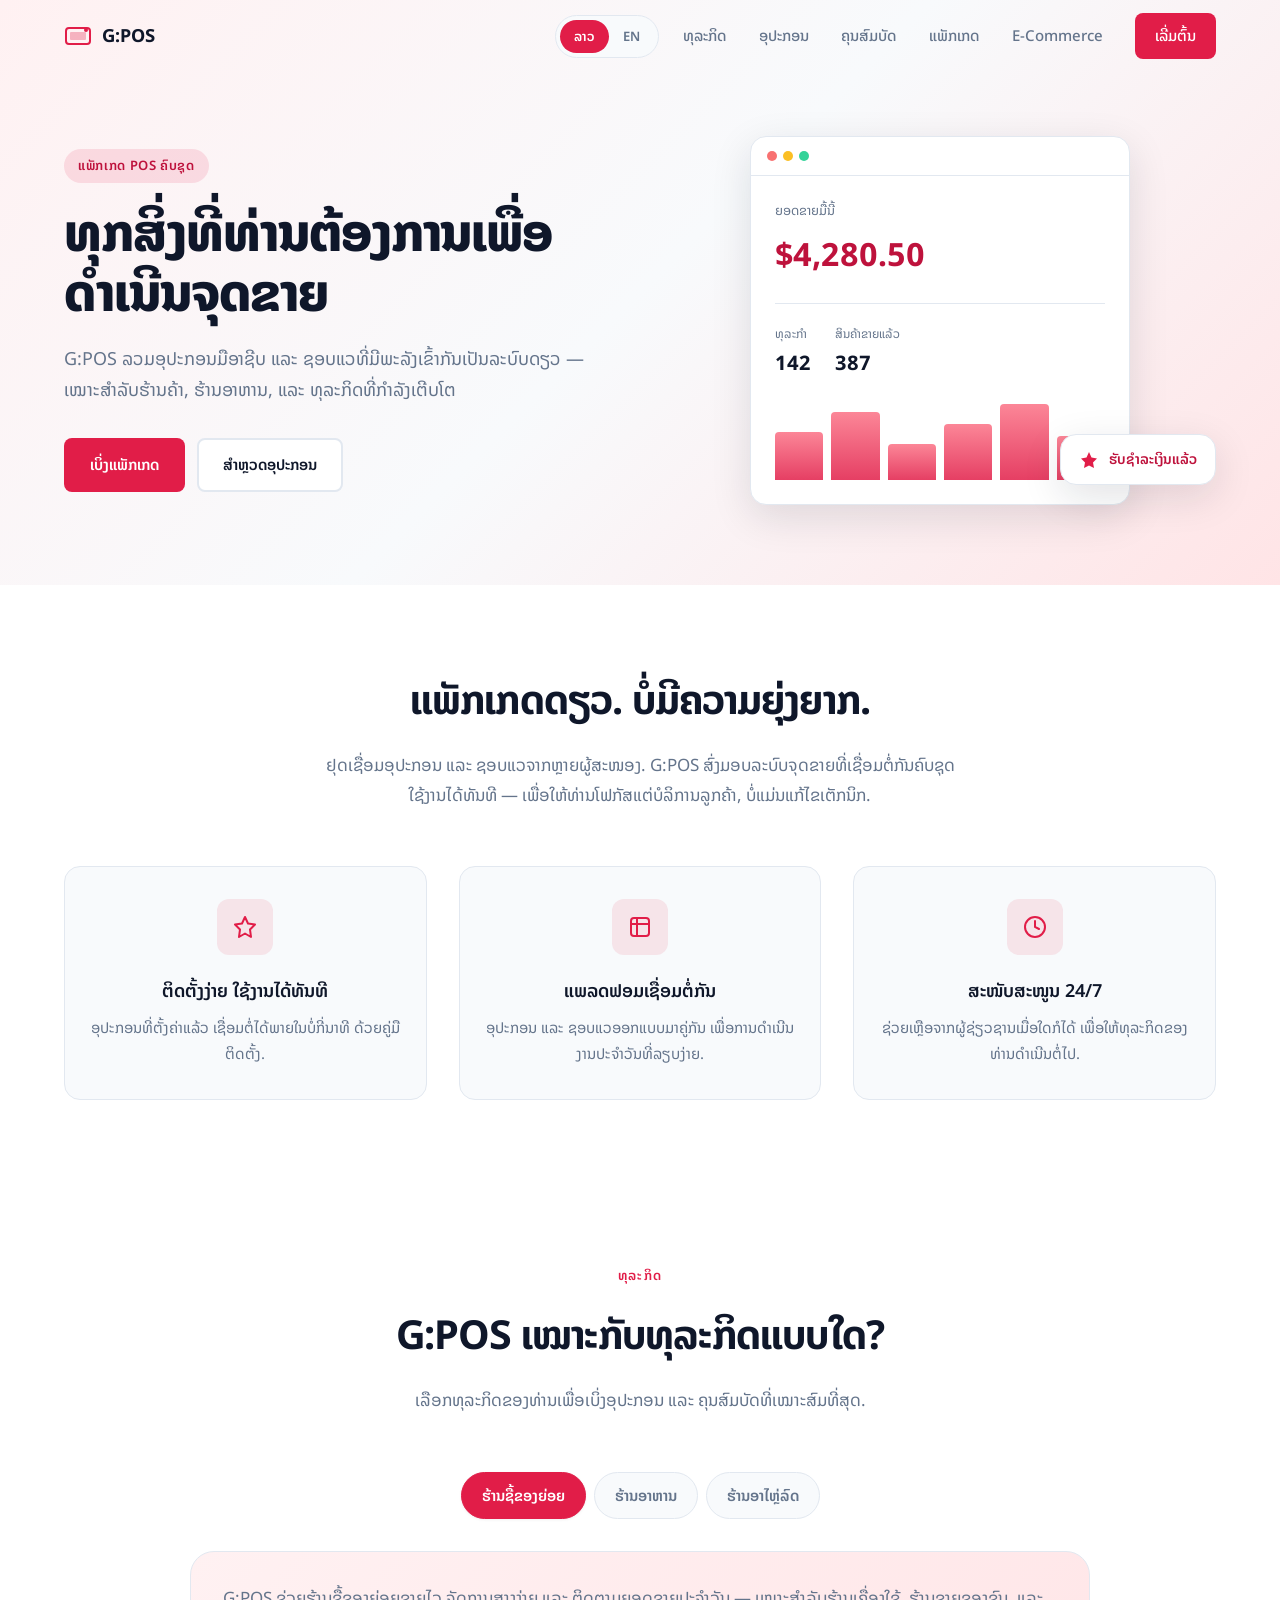
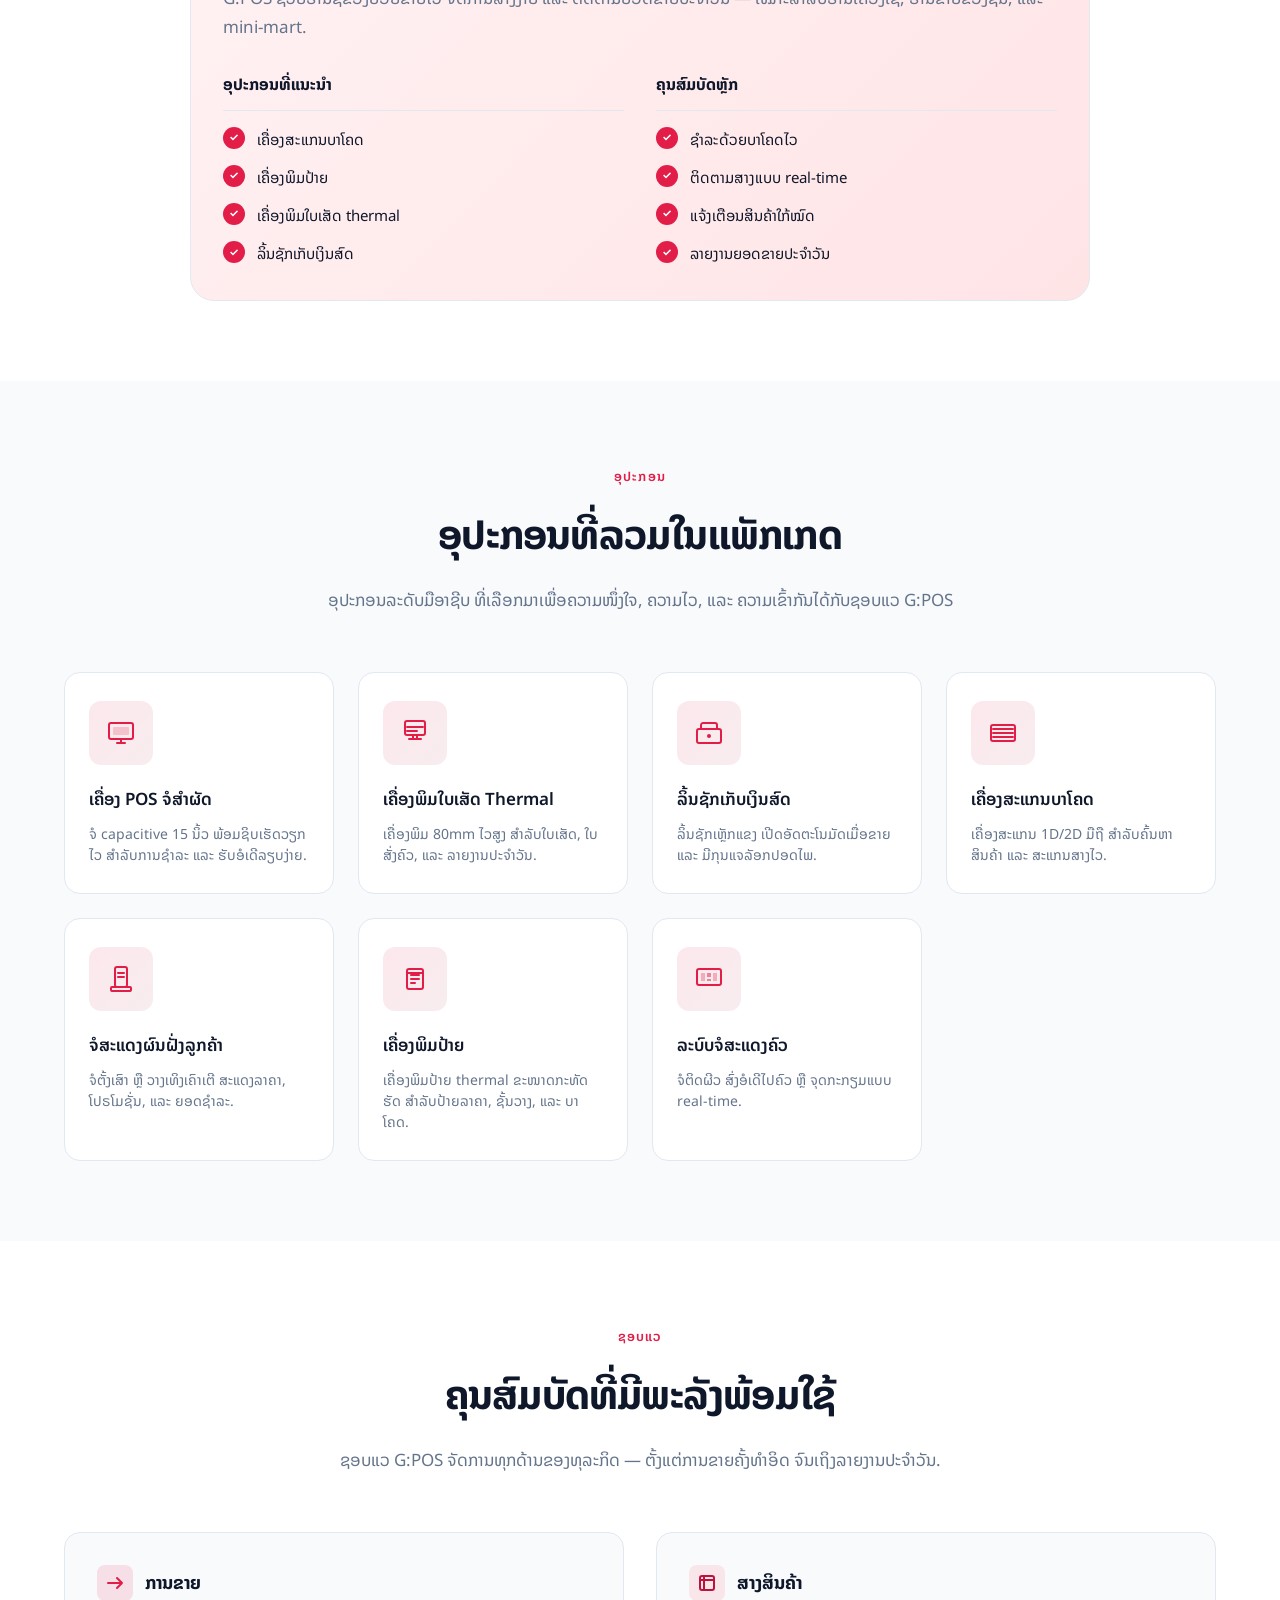
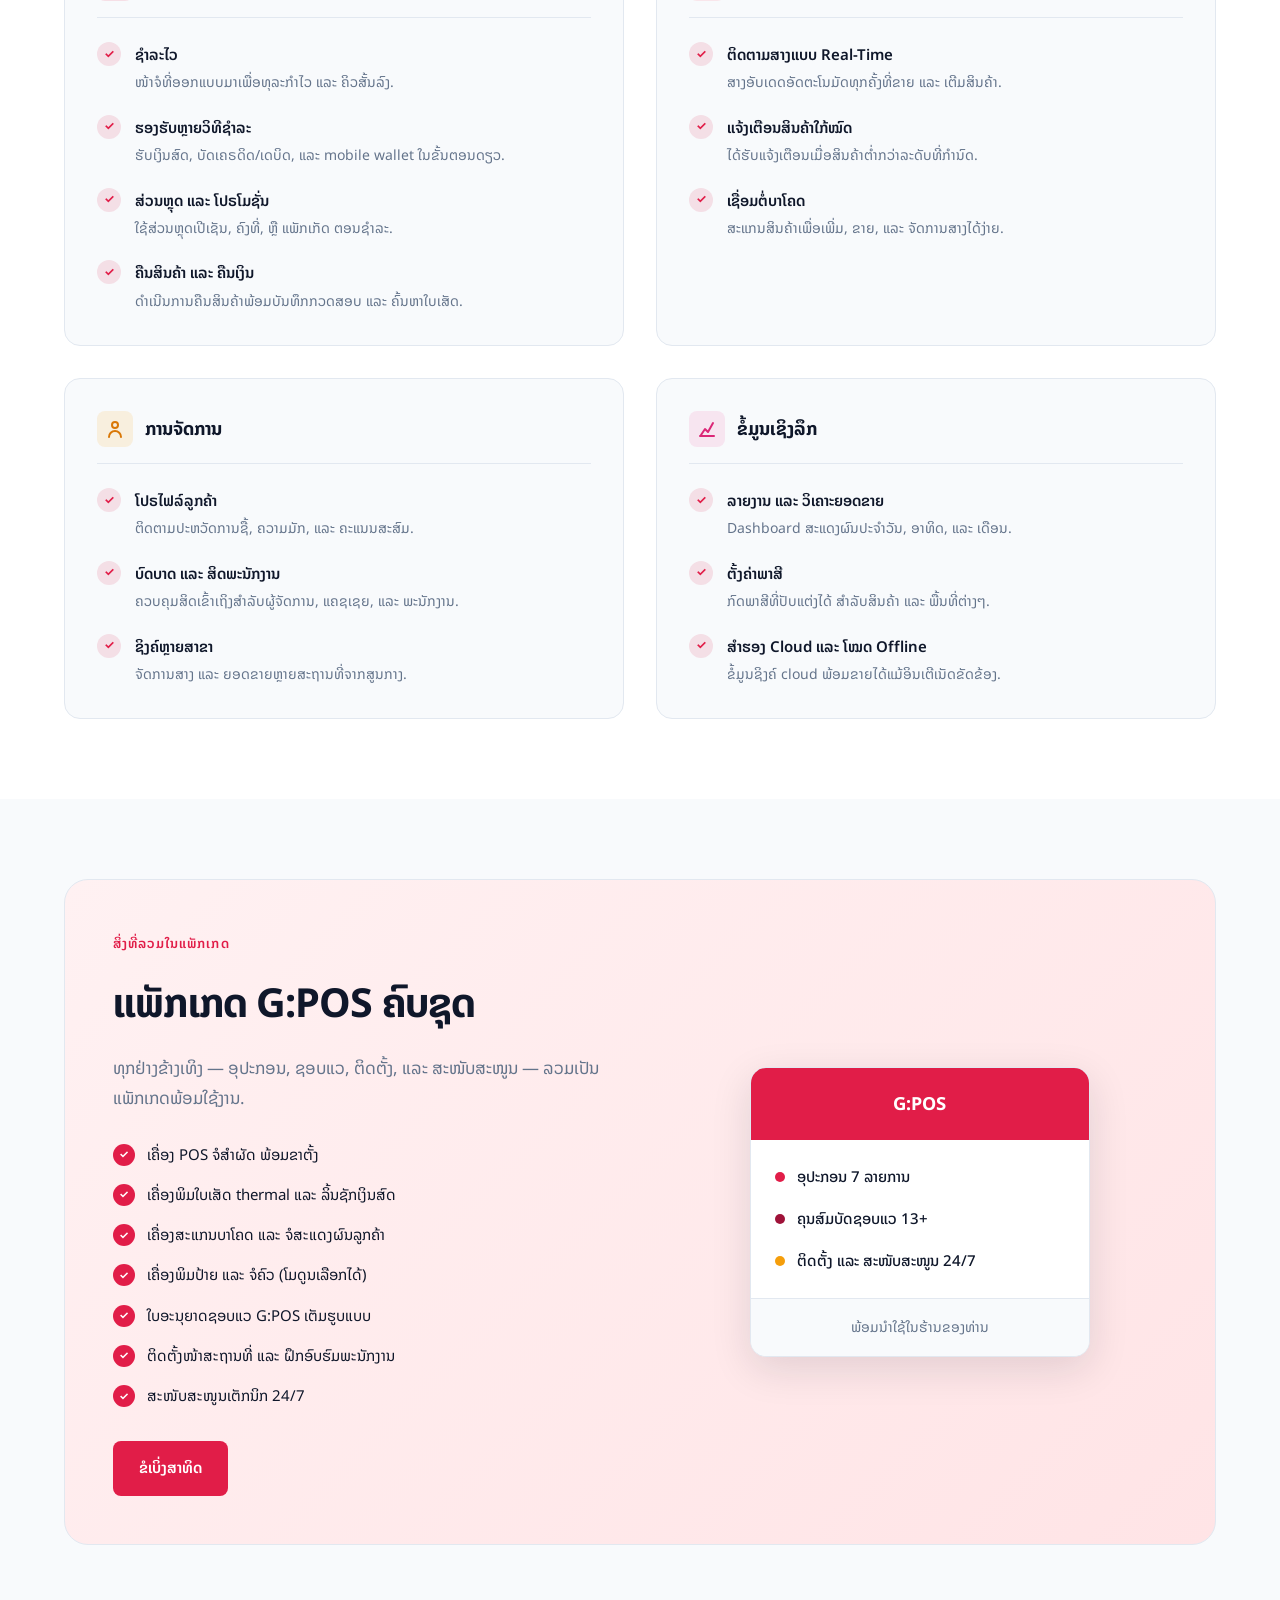
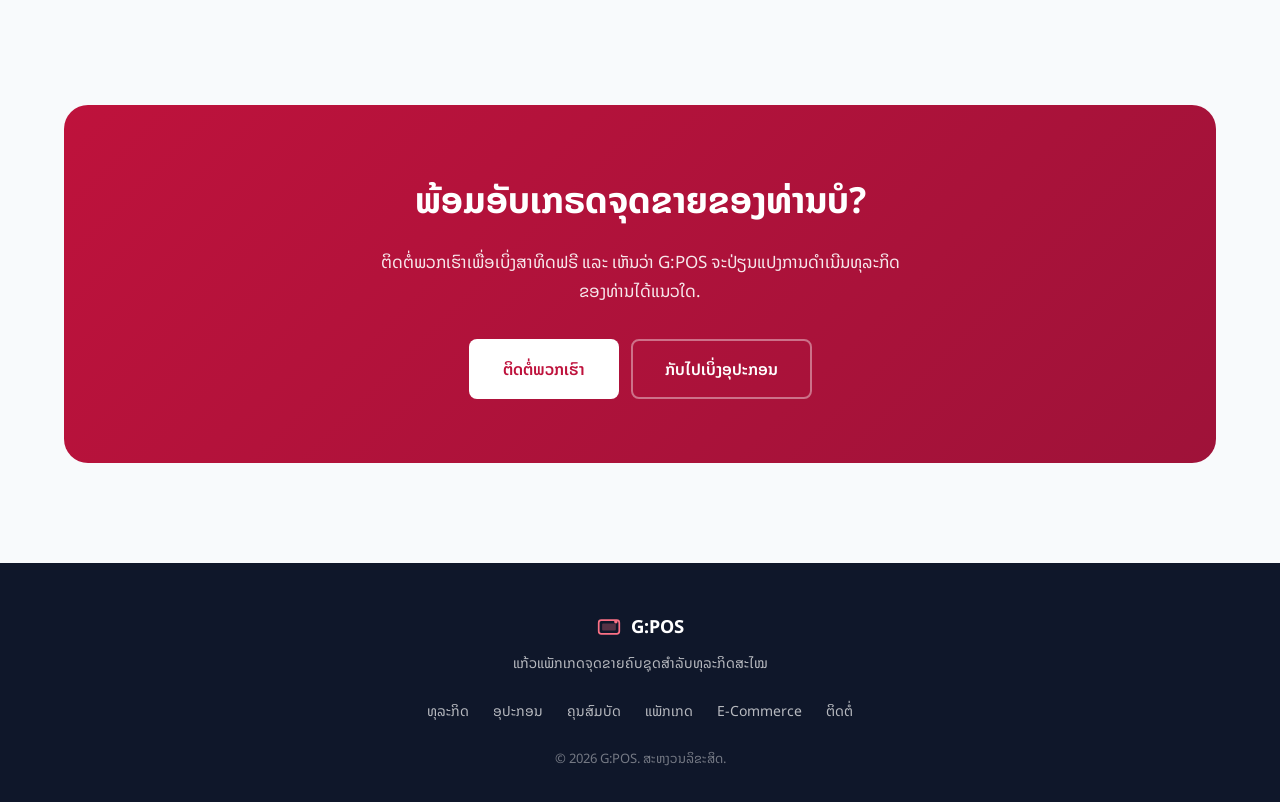
==== commit 553d6be5: "Seperate the E-Commerce page" ====
--- a/index.html
+++ b/index.html
@@ -48,7 +48,7 @@
           <a href="#hardware" class="nav__link" data-i18n="nav.hardware">ອຸປະກອນ</a>
           <a href="#features" class="nav__link" data-i18n="nav.features">ຄຸນສົມບັດ</a>
           <a href="#package" class="nav__link" data-i18n="nav.package">ແພັກເກດ</a>
-          <a href="#ecommerce" class="nav__link" data-i18n="nav.ecommerce">E-Commerce</a>
+          <a href="ecommerce.html" class="nav__link" data-i18n="nav.ecommerce">E-Commerce</a>
           <a href="#contact" class="nav__link nav__link--cta" data-i18n="nav.getStarted">ເລີ່ມຕົ້ນ</a>
         </nav>
       </div>
@@ -628,149 +628,6 @@
               </div>
             </div>
           </div>
-        </div>
-      </div>
-    </section>
-
-    <section class="ecommerce section" id="ecommerce">
-      <div class="container">
-        <div class="section-header animate-on-scroll">
-          <span class="section-label" data-i18n="ecom.label">ແພັກເກດ E-Commerce</span>
-          <h2 class="section-title" data-i18n="ecom.title">ເປີດຮ້ານອອນລາຍທີ່ຂາຍໄດ້ຈິງ</h2>
-          <p class="section-subtitle" data-i18n="ecom.subtitle">ເຫັນທັງແຜນ hosting, ລາຄາ, ແລະ
-            ສິ່ງທີ່ລວມໃນແພັກເກດແບບຊັດເຈນ ເພື່ອໃຫ້ລູກຄ້າເຂົ້າໃຈງ່າຍທັນທີ.</p>
-        </div>
-
-        <div class="ecommerce__hero animate-on-scroll">
-          <div class="ecommerce__hero-copy">
-            <h3 class="ecommerce__hero-title" data-i18n="ecom.hero.title">ແພັກເກດສຳລັບຮ້ານອອນລາຍແບບພ້ອມໃຊ້</h3>
-            <p class="ecommerce__hero-text" data-i18n="ecom.hero.text">ອອກແບບມາສຳລັບທຸລະກິດທີ່ຕ້ອງການຮ້ານອອນລາຍ,
-              ການຈັດການສິນຄ້າ, ການຈ່າຍເງິນດ້ວຍ QR, ແລະ ລະບົບຕິດຕາມອໍເດີທີ່ເຂົ້າໃຈງ່າຍ.</p>
-            <div class="ecommerce__hero-badges">
-              <span class="ecommerce__badge" data-i18n="ecom.hero.pricing">Starter package $1,500</span>
-              <span class="ecommerce__badge" data-i18n="ecom.hero.mobile">UI ອອກແບບສຳລັບມືຖື</span>
-            </div>
-          </div>
-
-          <div class="ecommerce__plan-grid">
-            <article class="ecommerce__plan-card ecommerce__plan-card--featured">
-              <div class="ecommerce__plan-name" data-i18n="ecom.planStarter.name">Starter Store</div>
-              <div class="ecommerce__plan-price-row">
-                <strong data-i18n="ecom.planStarter.priceUsd">$1,500</strong>
-                <span data-i18n="ecom.planStarter.priceMeta">One-time package price</span>
-              </div>
-              <p data-i18n="ecom.planStarter.note">Best for businesses starting online</p>
-            </article>
-          </div>
-        </div>
-
-        <div class="ecommerce__hosting animate-on-scroll">
-          <div class="ecommerce__subheader">
-            <h3 data-i18n="ecom.hosting.title">Real hosting plans</h3>
-            <p data-i18n="ecom.hosting.subtitle">Choose the hosting plan that fits your business size and see the price
-              immediately.</p>
-            <p class="ecommerce__hosting-note" data-i18n="ecom.hosting.note">Prices below are reference prices based on
-              Hostinger's current public pricing. Final 12-month checkout totals may change based on promotions,
-              VAT/tax, currency, and Hostinger checkout pricing.</p>
-            <p class="ecommerce__hosting-note" data-i18n="ecom.hosting.note2">Hostinger bills upfront. The monthly rate
-              is an average display price, and renewal pricing may be higher after the promotional period ends.</p>
-          </div>
-          <div class="ecommerce__hosting-grid">
-            <article class="ecommerce__hosting-card">
-              <div class="ecommerce__hosting-name" data-i18n="ecom.hosting.basic.name">Hostinger Premium</div>
-              <div class="ecommerce__hosting-price" data-i18n="ecom.hosting.basic.price">$2.99 / month</div>
-              <div class="ecommerce__hosting-meta" data-i18n="ecom.hosting.basic.meta">Estimated first year: $35.88
-              </div>
-              <p data-i18n="ecom.hosting.basic.desc">Best for getting started, with up to 3 websites and 20 GB SSD
-                storage.</p>
-            </article>
-            <article class="ecommerce__hosting-card ecommerce__hosting-card--featured">
-              <div class="ecommerce__hosting-name" data-i18n="ecom.hosting.standard.name">Hostinger Business</div>
-              <div class="ecommerce__hosting-price" data-i18n="ecom.hosting.standard.price">$3.99 / month</div>
-              <div class="ecommerce__hosting-meta" data-i18n="ecom.hosting.standard.meta">Estimated first year: $47.88
-              </div>
-              <p data-i18n="ecom.hosting.standard.desc">Best for growing stores, with up to 50 websites and 50 GB NVMe
-                storage.</p>
-            </article>
-            <article class="ecommerce__hosting-card">
-              <div class="ecommerce__hosting-name" data-i18n="ecom.hosting.pro.name">Hostinger Cloud Startup</div>
-              <div class="ecommerce__hosting-price" data-i18n="ecom.hosting.pro.price">$7.99 / month</div>
-              <div class="ecommerce__hosting-meta" data-i18n="ecom.hosting.pro.meta">Estimated first year: $95.88</div>
-              <p data-i18n="ecom.hosting.pro.desc">Best for ecommerce workloads, with 4 CPU cores, 4 GB RAM, 100 GB
-                NVMe, and a dedicated IP.</p>
-            </article>
-            <article class="ecommerce__hosting-card">
-              <div class="ecommerce__hosting-name" data-i18n="ecom.maintenance.name">Website maintenance</div>
-              <div class="ecommerce__hosting-price" data-i18n="ecom.maintenance.price">$25 / month</div>
-              <div class="ecommerce__hosting-meta" data-i18n="ecom.maintenance.meta">or $250 / year</div>
-              <p data-i18n="ecom.maintenance.desc">Covers routine updates, backups, plugin/theme updates, and basic
-                support. Final scope can vary by store size.</p>
-            </article>
-          </div>
-        </div>
-
-        <div class="ecommerce__feature-grid animate-on-scroll">
-          <div class="feature-card">
-            <div class="feature-card__icon">01</div>
-            <h4 data-i18n="ecom.feature.products.title">Product and inventory management</h4>
-            <p data-i18n="ecom.feature.products.desc">Add, edit, categorize, and track inventory from one place.</p>
-          </div>
-          <div class="feature-card">
-            <div class="feature-card__icon">02</div>
-            <h4 data-i18n="ecom.feature.qr.title">QR payment with fixed amount</h4>
-            <p data-i18n="ecom.feature.qr.desc">Display a QR payment code with a fixed amount for faster checkout.</p>
-          </div>
-          <div class="feature-card">
-            <div class="feature-card__icon">03</div>
-            <h4 data-i18n="ecom.feature.languages.title">Multiple languages</h4>
-            <p data-i18n="ecom.feature.languages.desc">Support Lao / English content, menus, and checkout pages.</p>
-          </div>
-          <div class="feature-card">
-            <div class="feature-card__icon">04</div>
-            <h4 data-i18n="ecom.feature.currencies.title">Multiple currencies</h4>
-            <p data-i18n="ecom.feature.currencies.desc">Show and accept prices in more than one currency in a single
-              flow.</p>
-          </div>
-        </div>
-
-        <div class="ecommerce__timeline animate-on-scroll">
-          <div class="ecommerce__subheader">
-            <h3 data-i18n="ecom.timeline.title">Simple order tracking flow</h3>
-            <p data-i18n="ecom.timeline.subtitle">Customers can see each order stage, and your team can manage the back
-              office clearly.</p>
-          </div>
-          <div class="ecommerce__timeline-flow">
-            <article class="ecommerce__timeline-step">
-              <span class="ecommerce__step-number">01</span>
-              <h4 data-i18n="ecom.timeline.step1.title">1. Customer places order</h4>
-              <p data-i18n="ecom.timeline.step1.desc">The customer submits an order through the online storefront.</p>
-            </article>
-            <article class="ecommerce__timeline-step">
-              <span class="ecommerce__step-number">02</span>
-              <h4 data-i18n="ecom.timeline.step2.title">2. Admin reviews</h4>
-              <p data-i18n="ecom.timeline.step2.desc">Admin checks the order, customer details, and stock.</p>
-            </article>
-            <article class="ecommerce__timeline-step">
-              <span class="ecommerce__step-number">03</span>
-              <h4 data-i18n="ecom.timeline.step3.title">3. Confirmed</h4>
-              <p data-i18n="ecom.timeline.step3.desc">The order is confirmed and the customer receives an update.</p>
-            </article>
-            <article class="ecommerce__timeline-step">
-              <span class="ecommerce__step-number">04</span>
-              <h4 data-i18n="ecom.timeline.step4.title">4. Delivered</h4>
-              <p data-i18n="ecom.timeline.step4.desc">The order is delivered and the delivery bill is uploaded.</p>
-            </article>
-            <article class="ecommerce__timeline-step">
-              <span class="ecommerce__step-number">05</span>
-              <h4 data-i18n="ecom.timeline.step5.title">5. Timeline tracked</h4>
-              <p data-i18n="ecom.timeline.step5.desc">The customer sees each status stage in one timeline.</p>
-            </article>
-          </div>
-        </div>
-
-        <div class="ecommerce__cta animate-on-scroll">
-          <a href="#contact" class="btn btn--primary btn--large" data-i18n="ecom.cta">Request an ecommerce package
-            demo</a>
         </div>
       </div>
     </section>
@@ -811,7 +668,7 @@
         <a href="#hardware" data-i18n="nav.hardware">ອຸປະກອນ</a>
         <a href="#features" data-i18n="nav.features">ຄຸນສົມບັດ</a>
         <a href="#package" data-i18n="nav.package">ແພັກເກດ</a>
-        <a href="#ecommerce" data-i18n="nav.ecommerce">E-Commerce</a>
+        <a href="ecommerce.html" data-i18n="nav.ecommerce">E-Commerce</a>
         <a href="#contact" data-i18n="nav.contact">ຕິດຕໍ່</a>
       </nav>
       <p class="footer__copy" data-i18n="footer.copy">&copy; 2026 G:POS. ສະຫງວນລິຂະສິດ.</p>
